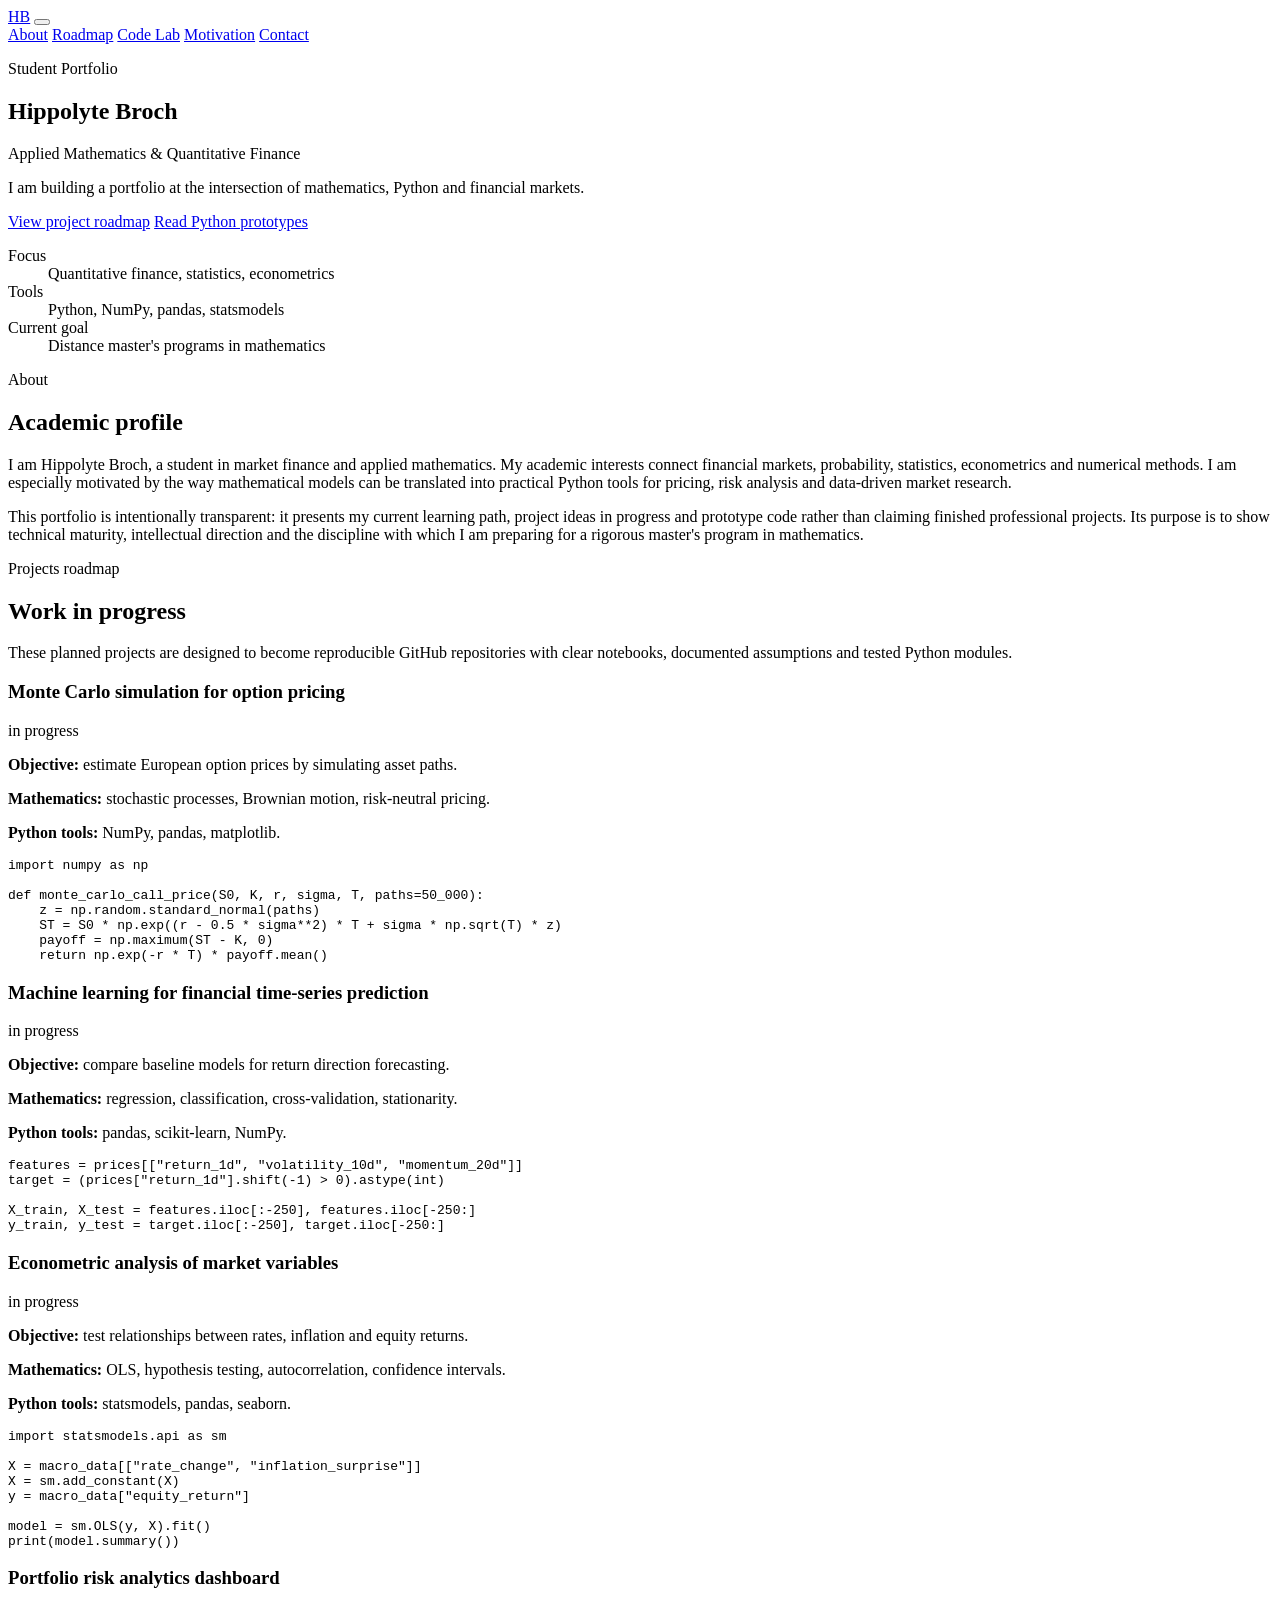
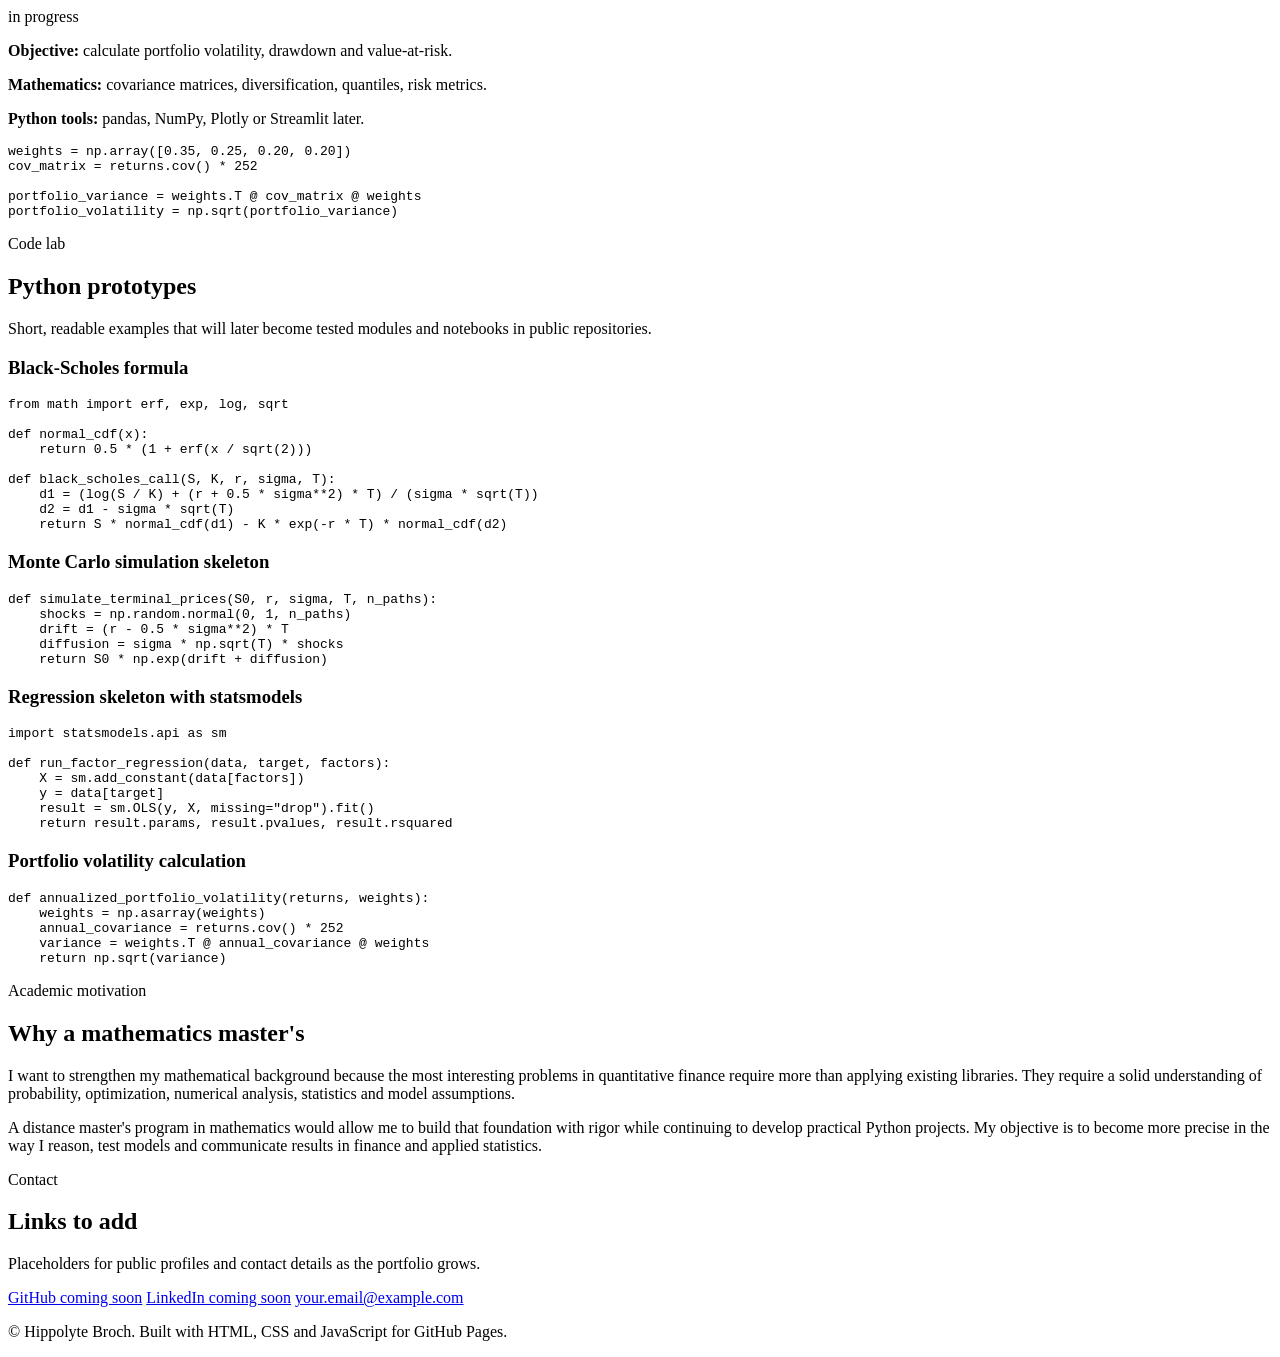
==== index.html @ d4a32a05 "Add initial portfolio HTML structure" ====
<!DOCTYPE html>
<html lang="en">
  <head>
    <meta charset="UTF-8" />
    <meta name="viewport" content="width=device-width, initial-scale=1.0" />
    <meta
      name="description"
      content="Portfolio of Hippolyte Broch, a student in market finance and applied mathematics building projects in quantitative finance, statistics and Python."
    />
    <title>Hippolyte Broch | Applied Mathematics & Quantitative Finance</title>
    <link rel="stylesheet" href="style.css" />
  </head>
  <body>
    <header class="site-header">
      <a class="brand" href="#top" aria-label="Hippolyte Broch home">HB</a>
      <button class="nav-toggle" type="button" aria-label="Toggle navigation" aria-expanded="false">
        <span></span>
        <span></span>
        <span></span>
      </button>
      <nav class="site-nav" aria-label="Primary navigation">
        <a href="#about">About</a>
        <a href="#roadmap">Roadmap</a>
        <a href="#code-lab">Code Lab</a>
        <a href="#motivation">Motivation</a>
        <a href="#contact">Contact</a>
      </nav>
    </header>

    <main id="top">
      <section class="hero section">
        <div class="hero-content">
          <p class="eyebrow">Student Portfolio</p>
          <h1>Hippolyte Broch</h1>
          <p class="hero-title">Applied Mathematics & Quantitative Finance</p>
          <p class="hero-copy">
            I am building a portfolio at the intersection of mathematics, Python and financial markets.
          </p>
          <div class="hero-actions">
            <a class="button primary" href="#roadmap">View project roadmap</a>
            <a class="button secondary" href="#code-lab">Read Python prototypes</a>
          </div>
        </div>
        <aside class="profile-panel" aria-label="Profile summary">
          <dl>
            <div>
              <dt>Focus</dt>
              <dd>Quantitative finance, statistics, econometrics</dd>
            </div>
            <div>
              <dt>Tools</dt>
              <dd>Python, NumPy, pandas, statsmodels</dd>
            </div>
            <div>
              <dt>Current goal</dt>
              <dd>Distance master's programs in mathematics</dd>
            </div>
          </dl>
        </aside>
      </section>

      <section id="about" class="section split-section">
        <div>
          <p class="eyebrow">About</p>
          <h2>Academic profile</h2>
        </div>
        <div class="prose">
          <p>
            I am Hippolyte Broch, a student in market finance and applied mathematics. My academic
            interests connect financial markets, probability, statistics, econometrics and numerical
            methods. I am especially motivated by the way mathematical models can be translated into
            practical Python tools for pricing, risk analysis and data-driven market research.
          </p>
          <p>
            This portfolio is intentionally transparent: it presents my current learning path, project
            ideas in progress and prototype code rather than claiming finished professional projects.
            Its purpose is to show technical maturity, intellectual direction and the discipline with
            which I am preparing for a rigorous master's program in mathematics.
          </p>
        </div>
      </section>

      <section id="roadmap" class="section">
        <div class="section-heading">
          <p class="eyebrow">Projects roadmap</p>
          <h2>Work in progress</h2>
          <p>
            These planned projects are designed to become reproducible GitHub repositories with clear
            notebooks, documented assumptions and tested Python modules.
          </p>
        </div>

        <div class="project-grid">
          <article class="project-card">
            <div class="card-header">
              <h3>Monte Carlo simulation for option pricing</h3>
              <span class="status">in progress</span>
            </div>
            <p><strong>Objective:</strong> estimate European option prices by simulating asset paths.</p>
            <p><strong>Mathematics:</strong> stochastic processes, Brownian motion, risk-neutral pricing.</p>
            <p><strong>Python tools:</strong> NumPy, pandas, matplotlib.</p>
            <pre><code class="language-python">import numpy as np

def monte_carlo_call_price(S0, K, r, sigma, T, paths=50_000):
    z = np.random.standard_normal(paths)
    ST = S0 * np.exp((r - 0.5 * sigma**2) * T + sigma * np.sqrt(T) * z)
    payoff = np.maximum(ST - K, 0)
    return np.exp(-r * T) * payoff.mean()</code></pre>
          </article>

          <article class="project-card">
            <div class="card-header">
              <h3>Machine learning for financial time-series prediction</h3>
              <span class="status">in progress</span>
            </div>
            <p><strong>Objective:</strong> compare baseline models for return direction forecasting.</p>
            <p><strong>Mathematics:</strong> regression, classification, cross-validation, stationarity.</p>
            <p><strong>Python tools:</strong> pandas, scikit-learn, NumPy.</p>
            <pre><code class="language-python">features = prices[["return_1d", "volatility_10d", "momentum_20d"]]
target = (prices["return_1d"].shift(-1) &gt; 0).astype(int)

X_train, X_test = features.iloc[:-250], features.iloc[-250:]
y_train, y_test = target.iloc[:-250], target.iloc[-250:]</code></pre>
          </article>

          <article class="project-card">
            <div class="card-header">
              <h3>Econometric analysis of market variables</h3>
              <span class="status">in progress</span>
            </div>
            <p><strong>Objective:</strong> test relationships between rates, inflation and equity returns.</p>
            <p><strong>Mathematics:</strong> OLS, hypothesis testing, autocorrelation, confidence intervals.</p>
            <p><strong>Python tools:</strong> statsmodels, pandas, seaborn.</p>
            <pre><code class="language-python">import statsmodels.api as sm

X = macro_data[["rate_change", "inflation_surprise"]]
X = sm.add_constant(X)
y = macro_data["equity_return"]

model = sm.OLS(y, X).fit()
print(model.summary())</code></pre>
          </article>

          <article class="project-card">
            <div class="card-header">
              <h3>Portfolio risk analytics dashboard</h3>
              <span class="status">in progress</span>
            </div>
            <p><strong>Objective:</strong> calculate portfolio volatility, drawdown and value-at-risk.</p>
            <p><strong>Mathematics:</strong> covariance matrices, diversification, quantiles, risk metrics.</p>
            <p><strong>Python tools:</strong> pandas, NumPy, Plotly or Streamlit later.</p>
            <pre><code class="language-python">weights = np.array([0.35, 0.25, 0.20, 0.20])
cov_matrix = returns.cov() * 252

portfolio_variance = weights.T @ cov_matrix @ weights
portfolio_volatility = np.sqrt(portfolio_variance)</code></pre>
          </article>
        </div>
      </section>

      <section id="code-lab" class="section code-lab">
        <div class="section-heading">
          <p class="eyebrow">Code lab</p>
          <h2>Python prototypes</h2>
          <p>
            Short, readable examples that will later become tested modules and notebooks in public
            repositories.
          </p>
        </div>

        <div class="code-stack">
          <article class="code-block">
            <h3>Black-Scholes formula</h3>
            <pre><code class="language-python">from math import erf, exp, log, sqrt

def normal_cdf(x):
    return 0.5 * (1 + erf(x / sqrt(2)))

def black_scholes_call(S, K, r, sigma, T):
    d1 = (log(S / K) + (r + 0.5 * sigma**2) * T) / (sigma * sqrt(T))
    d2 = d1 - sigma * sqrt(T)
    return S * normal_cdf(d1) - K * exp(-r * T) * normal_cdf(d2)</code></pre>
          </article>

          <article class="code-block">
            <h3>Monte Carlo simulation skeleton</h3>
            <pre><code class="language-python">def simulate_terminal_prices(S0, r, sigma, T, n_paths):
    shocks = np.random.normal(0, 1, n_paths)
    drift = (r - 0.5 * sigma**2) * T
    diffusion = sigma * np.sqrt(T) * shocks
    return S0 * np.exp(drift + diffusion)</code></pre>
          </article>

          <article class="code-block">
            <h3>Regression skeleton with statsmodels</h3>
            <pre><code class="language-python">import statsmodels.api as sm

def run_factor_regression(data, target, factors):
    X = sm.add_constant(data[factors])
    y = data[target]
    result = sm.OLS(y, X, missing="drop").fit()
    return result.params, result.pvalues, result.rsquared</code></pre>
          </article>

          <article class="code-block">
            <h3>Portfolio volatility calculation</h3>
            <pre><code class="language-python">def annualized_portfolio_volatility(returns, weights):
    weights = np.asarray(weights)
    annual_covariance = returns.cov() * 252
    variance = weights.T @ annual_covariance @ weights
    return np.sqrt(variance)</code></pre>
          </article>
        </div>
      </section>

      <section id="motivation" class="section split-section motivation">
        <div>
          <p class="eyebrow">Academic motivation</p>
          <h2>Why a mathematics master's</h2>
        </div>
        <div class="prose">
          <p>
            I want to strengthen my mathematical background because the most interesting problems in
            quantitative finance require more than applying existing libraries. They require a solid
            understanding of probability, optimization, numerical analysis, statistics and model
            assumptions.
          </p>
          <p>
            A distance master's program in mathematics would allow me to build that foundation with
            rigor while continuing to develop practical Python projects. My objective is to become more
            precise in the way I reason, test models and communicate results in finance and applied
            statistics.
          </p>
        </div>
      </section>

      <section id="contact" class="section contact-section">
        <div class="section-heading">
          <p class="eyebrow">Contact</p>
          <h2>Links to add</h2>
          <p>Placeholders for public profiles and contact details as the portfolio grows.</p>
        </div>
        <div class="contact-links">
          <a href="#" aria-label="GitHub profile placeholder">GitHub coming soon</a>
          <a href="#" aria-label="LinkedIn profile placeholder">LinkedIn coming soon</a>
          <a href="mailto:your.email@example.com">your.email@example.com</a>
        </div>
      </section>
    </main>

    <footer class="site-footer">
      <p>© <span id="year"></span> Hippolyte Broch. Built with HTML, CSS and JavaScript for GitHub Pages.</p>
    </footer>

    <script src="script.js"></script>
  </body>
</html>
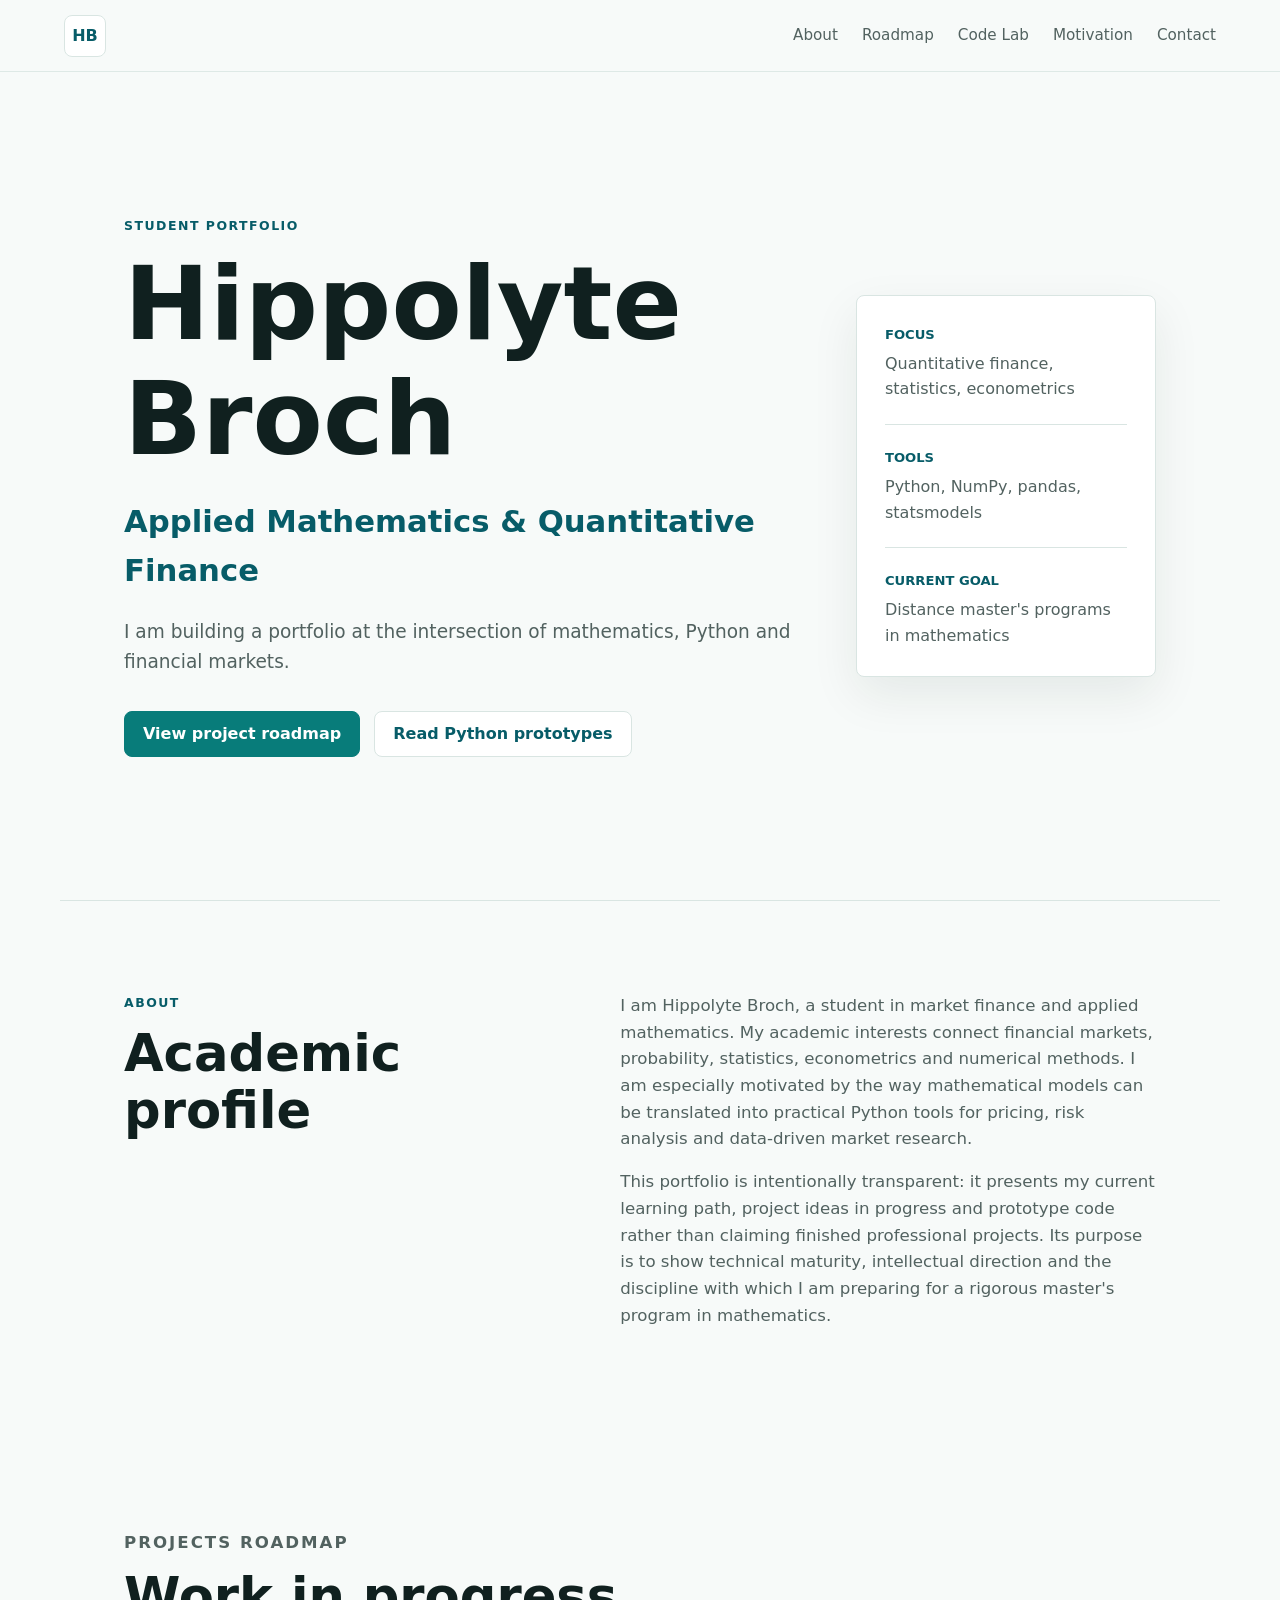
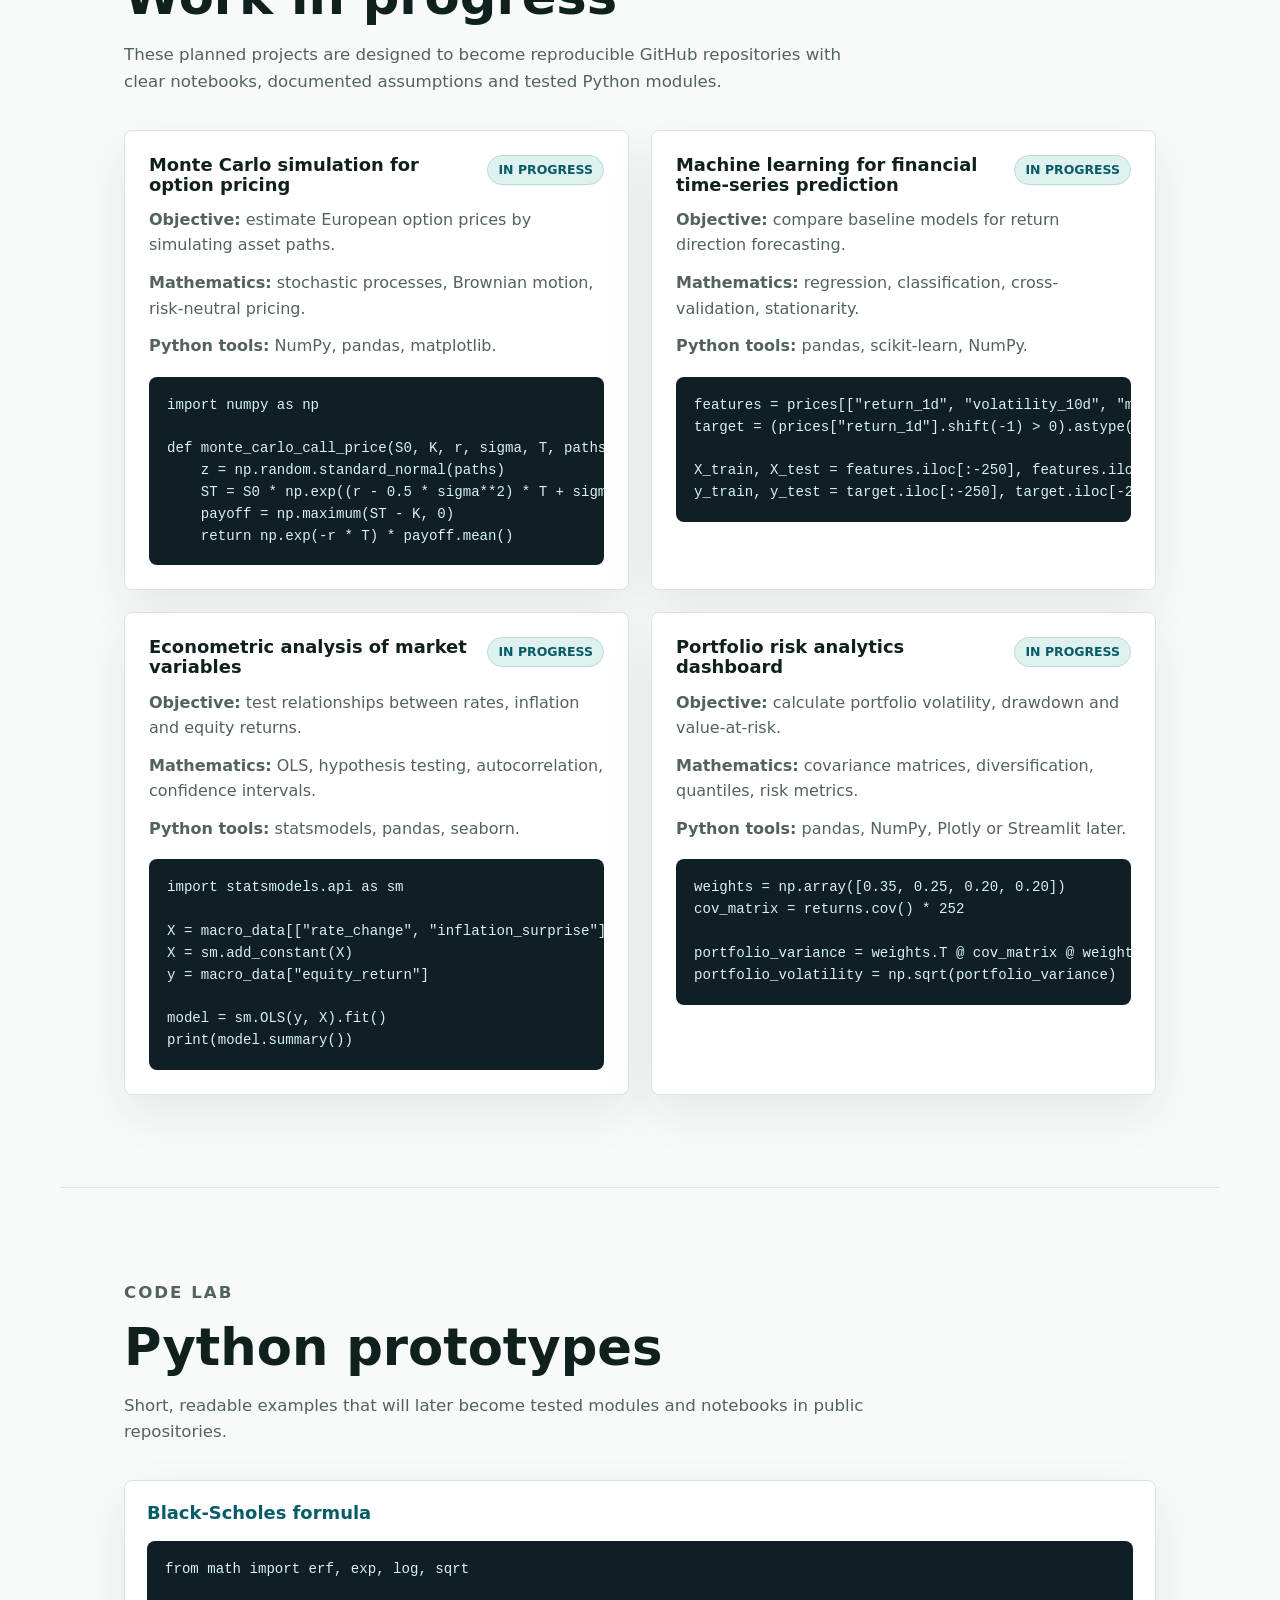
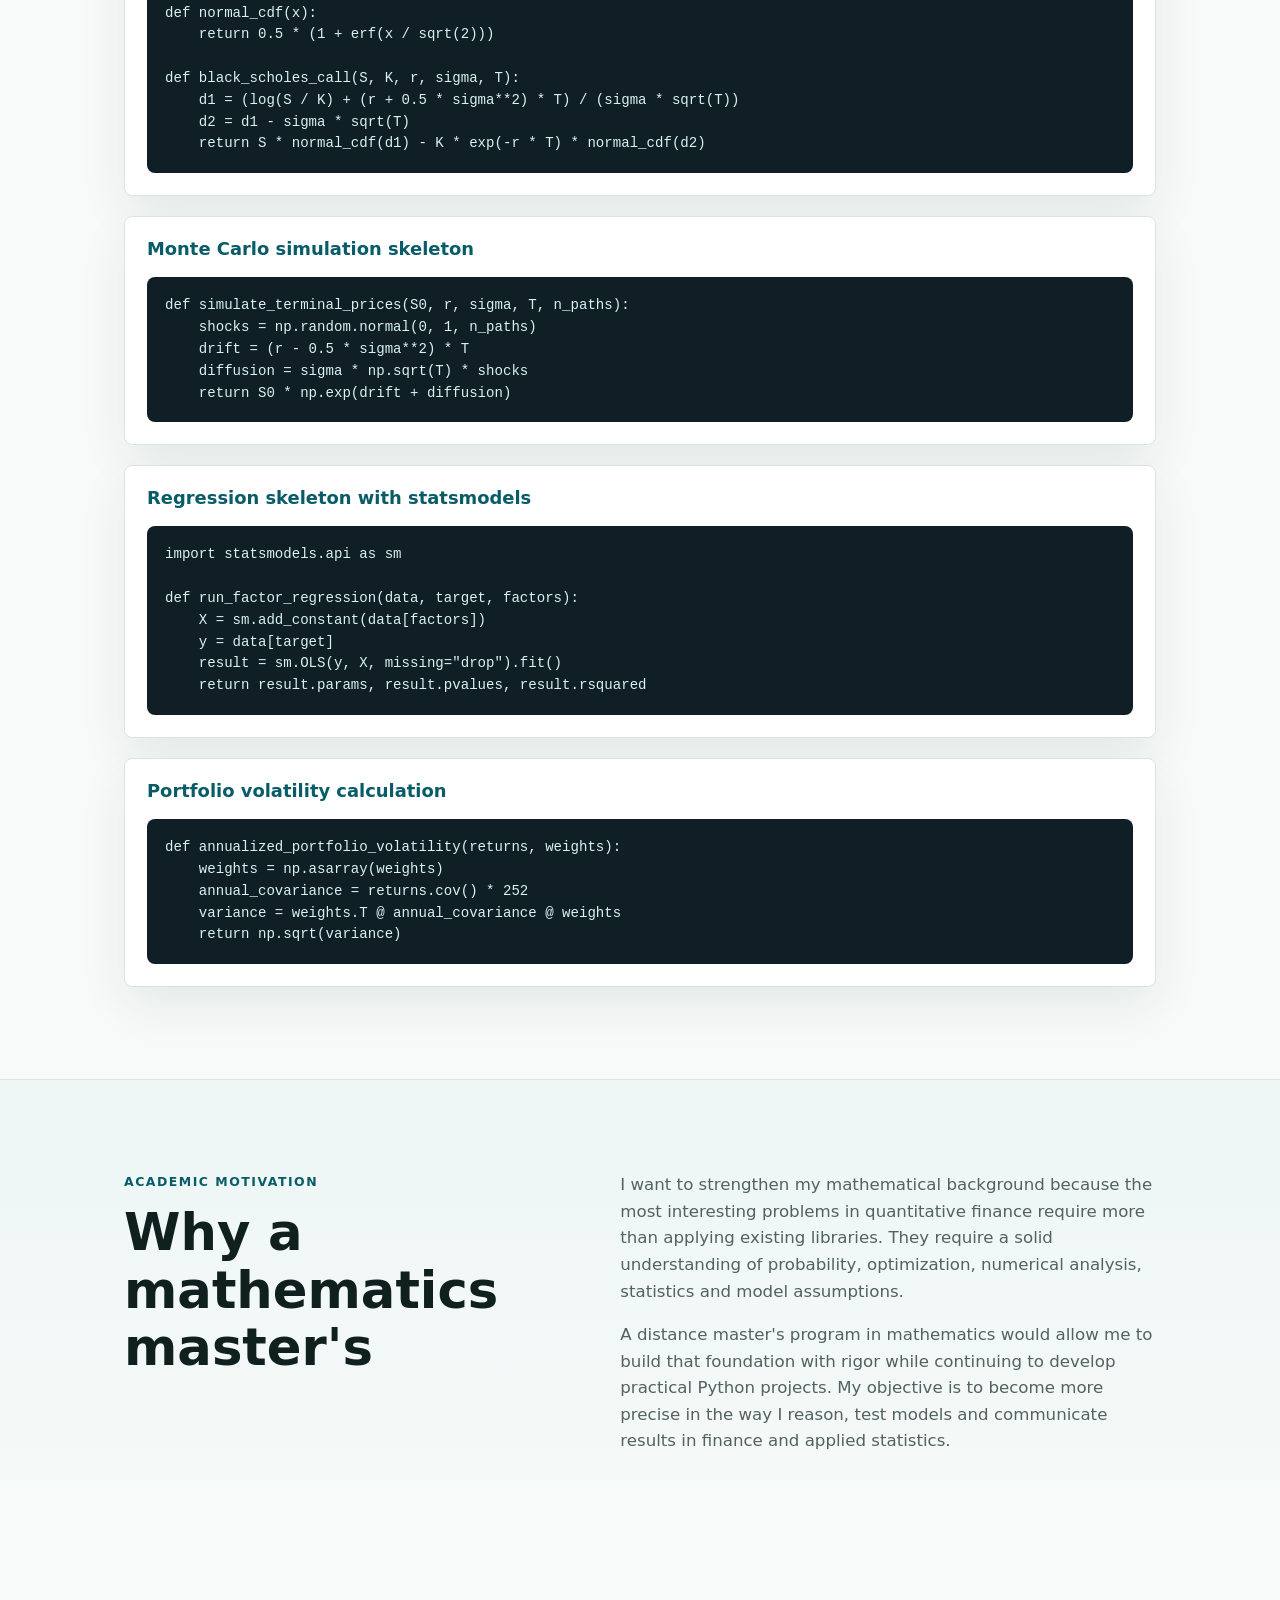
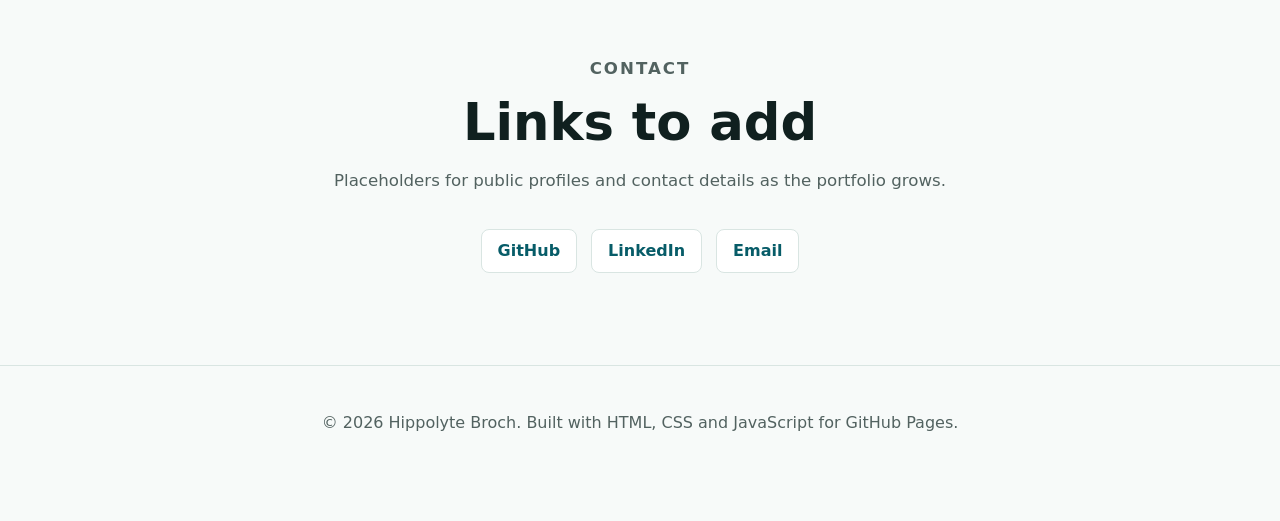
==== commit 5e6820dc: "Update contact links in index.html" ====
--- a/index.html
+++ b/index.html
@@ -241,9 +241,9 @@
           <p>Placeholders for public profiles and contact details as the portfolio grows.</p>
         </div>
         <div class="contact-links">
-          <a href="#" aria-label="GitHub profile placeholder">GitHub coming soon</a>
-          <a href="#" aria-label="LinkedIn profile placeholder">LinkedIn coming soon</a>
-          <a href="mailto:your.email@example.com">your.email@example.com</a>
+          <a href="https://github.com/jisbar" target="_blank">GitHub</a>
+          <a href="https://www.linkedin.com/in/hippolyte-broch" target="_blank">LinkedIn</a>
+          <a href="mailto:hippolyte.broch@edu.escp.eu">Email</a>
         </div>
       </section>
     </main>
--- a/style.css
+++ b/style.css
@@ -0,0 +1,428 @@
+:root {
+  --background: #f7faf9;
+  --surface: #ffffff;
+  --surface-muted: #eef5f4;
+  --text: #10201f;
+  --muted: #526260;
+  --line: #d9e5e2;
+  --accent: #087c7a;
+  --accent-dark: #075c68;
+  --accent-soft: #dff1ef;
+  --code-bg: #0f1f25;
+  --code-text: #d8f3ef;
+  --shadow: 0 18px 48px rgba(16, 32, 31, 0.08);
+}
+
+* {
+  box-sizing: border-box;
+}
+
+html {
+  scroll-behavior: smooth;
+}
+
+body {
+  margin: 0;
+  background: var(--background);
+  color: var(--text);
+  font-family: Inter, ui-sans-serif, system-ui, -apple-system, BlinkMacSystemFont, "Segoe UI", sans-serif;
+  line-height: 1.6;
+}
+
+a {
+  color: inherit;
+  text-decoration: none;
+}
+
+.site-header {
+  position: sticky;
+  top: 0;
+  z-index: 10;
+  display: flex;
+  align-items: center;
+  justify-content: space-between;
+  min-height: 72px;
+  padding: 0 5vw;
+  background: rgba(247, 250, 249, 0.92);
+  border-bottom: 1px solid rgba(217, 229, 226, 0.8);
+  backdrop-filter: blur(16px);
+}
+
+.brand {
+  display: inline-grid;
+  place-items: center;
+  width: 42px;
+  height: 42px;
+  border: 1px solid var(--line);
+  border-radius: 8px;
+  background: var(--surface);
+  color: var(--accent-dark);
+  font-weight: 800;
+  letter-spacing: 0;
+}
+
+.site-nav {
+  display: flex;
+  align-items: center;
+  gap: 24px;
+  color: var(--muted);
+  font-size: 0.95rem;
+}
+
+.site-nav a {
+  padding: 8px 0;
+}
+
+.site-nav a:hover,
+.site-nav a:focus {
+  color: var(--accent-dark);
+}
+
+.nav-toggle {
+  display: none;
+  width: 42px;
+  height: 42px;
+  border: 1px solid var(--line);
+  border-radius: 8px;
+  background: var(--surface);
+}
+
+.nav-toggle span {
+  display: block;
+  width: 18px;
+  height: 2px;
+  margin: 4px auto;
+  background: var(--text);
+}
+
+.section {
+  max-width: 1160px;
+  margin: 0 auto;
+  padding: 92px 5vw;
+}
+
+.hero {
+  display: grid;
+  grid-template-columns: minmax(0, 1.45fr) minmax(300px, 0.55fr);
+  gap: 48px;
+  align-items: center;
+  min-height: calc(100vh - 72px);
+  padding-top: 76px;
+  padding-bottom: 76px;
+}
+
+.eyebrow {
+  margin: 0 0 12px;
+  color: var(--accent-dark);
+  font-size: 0.78rem;
+  font-weight: 800;
+  letter-spacing: 0.12em;
+  text-transform: uppercase;
+}
+
+h1,
+h2,
+h3 {
+  margin: 0;
+  line-height: 1.12;
+  letter-spacing: 0;
+}
+
+h1 {
+  max-width: 820px;
+  font-size: clamp(3rem, 8vw, 6.75rem);
+}
+
+h2 {
+  font-size: clamp(2rem, 4vw, 3.2rem);
+}
+
+h3 {
+  font-size: 1.12rem;
+}
+
+.hero-title {
+  margin: 20px 0 0;
+  color: var(--accent-dark);
+  font-size: clamp(1.25rem, 2.4vw, 2rem);
+  font-weight: 700;
+}
+
+.hero-copy {
+  max-width: 680px;
+  margin: 22px 0 0;
+  color: var(--muted);
+  font-size: 1.16rem;
+}
+
+.hero-actions {
+  display: flex;
+  flex-wrap: wrap;
+  gap: 14px;
+  margin-top: 34px;
+}
+
+.button {
+  display: inline-flex;
+  align-items: center;
+  justify-content: center;
+  min-height: 46px;
+  padding: 0 18px;
+  border: 1px solid var(--line);
+  border-radius: 8px;
+  font-weight: 750;
+}
+
+.button.primary {
+  background: var(--accent);
+  border-color: var(--accent);
+  color: #ffffff;
+}
+
+.button.secondary {
+  background: var(--surface);
+  color: var(--accent-dark);
+}
+
+.profile-panel,
+.project-card,
+.code-block {
+  background: var(--surface);
+  border: 1px solid var(--line);
+  border-radius: 8px;
+  box-shadow: var(--shadow);
+}
+
+.profile-panel {
+  padding: 28px;
+}
+
+.profile-panel dl,
+.profile-panel dd {
+  margin: 0;
+}
+
+.profile-panel div + div {
+  margin-top: 22px;
+  padding-top: 22px;
+  border-top: 1px solid var(--line);
+}
+
+.profile-panel dt {
+  color: var(--accent-dark);
+  font-size: 0.82rem;
+  font-weight: 800;
+  text-transform: uppercase;
+}
+
+.profile-panel dd {
+  margin-top: 6px;
+  color: var(--muted);
+}
+
+.split-section {
+  display: grid;
+  grid-template-columns: minmax(220px, 0.45fr) minmax(0, 0.55fr);
+  gap: 58px;
+  border-top: 1px solid var(--line);
+}
+
+.prose p,
+.section-heading p {
+  color: var(--muted);
+  font-size: 1.04rem;
+}
+
+.prose p:first-child,
+.section-heading p:first-child {
+  margin-top: 0;
+}
+
+.section-heading {
+  max-width: 760px;
+  margin-bottom: 34px;
+}
+
+.project-grid {
+  display: grid;
+  grid-template-columns: repeat(2, minmax(0, 1fr));
+  gap: 22px;
+}
+
+.project-card {
+  display: flex;
+  flex-direction: column;
+  padding: 24px;
+}
+
+.project-card p {
+  margin: 12px 0 0;
+  color: var(--muted);
+}
+
+.card-header {
+  display: flex;
+  align-items: flex-start;
+  justify-content: space-between;
+  gap: 16px;
+}
+
+.status {
+  flex: 0 0 auto;
+  padding: 4px 10px;
+  border: 1px solid #b7dcda;
+  border-radius: 999px;
+  background: var(--accent-soft);
+  color: var(--accent-dark);
+  font-size: 0.78rem;
+  font-weight: 800;
+  text-transform: uppercase;
+}
+
+pre {
+  overflow-x: auto;
+  margin: 18px 0 0;
+  padding: 18px;
+  border-radius: 8px;
+  background: var(--code-bg);
+  color: var(--code-text);
+  font-size: 0.88rem;
+  line-height: 1.55;
+}
+
+code {
+  font-family: "SFMono-Regular", Consolas, "Liberation Mono", Menlo, monospace;
+}
+
+.code-lab {
+  border-top: 1px solid var(--line);
+}
+
+.code-stack {
+  display: grid;
+  gap: 20px;
+}
+
+.code-block {
+  padding: 22px;
+}
+
+.code-block h3 {
+  color: var(--accent-dark);
+}
+
+.motivation {
+  background: linear-gradient(180deg, rgba(223, 241, 239, 0.42), rgba(247, 250, 249, 0));
+  max-width: none;
+  padding-left: max(5vw, calc((100vw - 1160px) / 2 + 5vw));
+  padding-right: max(5vw, calc((100vw - 1160px) / 2 + 5vw));
+}
+
+.contact-section {
+  text-align: center;
+}
+
+.contact-section .section-heading {
+  margin-right: auto;
+  margin-left: auto;
+}
+
+.contact-links {
+  display: flex;
+  flex-wrap: wrap;
+  justify-content: center;
+  gap: 14px;
+}
+
+.contact-links a {
+  display: inline-flex;
+  align-items: center;
+  min-height: 44px;
+  padding: 0 16px;
+  border: 1px solid var(--line);
+  border-radius: 8px;
+  background: var(--surface);
+  color: var(--accent-dark);
+  font-weight: 750;
+}
+
+.site-footer {
+  padding: 28px 5vw;
+  border-top: 1px solid var(--line);
+  color: var(--muted);
+  text-align: center;
+}
+
+@media (max-width: 860px) {
+  .nav-toggle {
+    display: block;
+  }
+
+  .site-nav {
+    position: absolute;
+    top: 72px;
+    right: 5vw;
+    left: 5vw;
+    display: none;
+    flex-direction: column;
+    align-items: stretch;
+    gap: 4px;
+    padding: 14px;
+    background: var(--surface);
+    border: 1px solid var(--line);
+    border-radius: 8px;
+    box-shadow: var(--shadow);
+  }
+
+  .site-nav.is-open {
+    display: flex;
+  }
+
+  .site-nav a {
+    padding: 10px 8px;
+  }
+
+  .hero,
+  .split-section,
+  .project-grid {
+    grid-template-columns: 1fr;
+  }
+
+  .hero {
+    min-height: auto;
+  }
+
+  .section {
+    padding-top: 68px;
+    padding-bottom: 68px;
+  }
+}
+
+@media (max-width: 560px) {
+  .site-header {
+    padding-right: 18px;
+    padding-left: 18px;
+  }
+
+  .section {
+    padding-right: 18px;
+    padding-left: 18px;
+  }
+
+  h1 {
+    font-size: 3rem;
+  }
+
+  .card-header {
+    flex-direction: column;
+  }
+
+  pre {
+    font-size: 0.78rem;
+  }
+
+  .button,
+  .contact-links a {
+    width: 100%;
+  }
+}
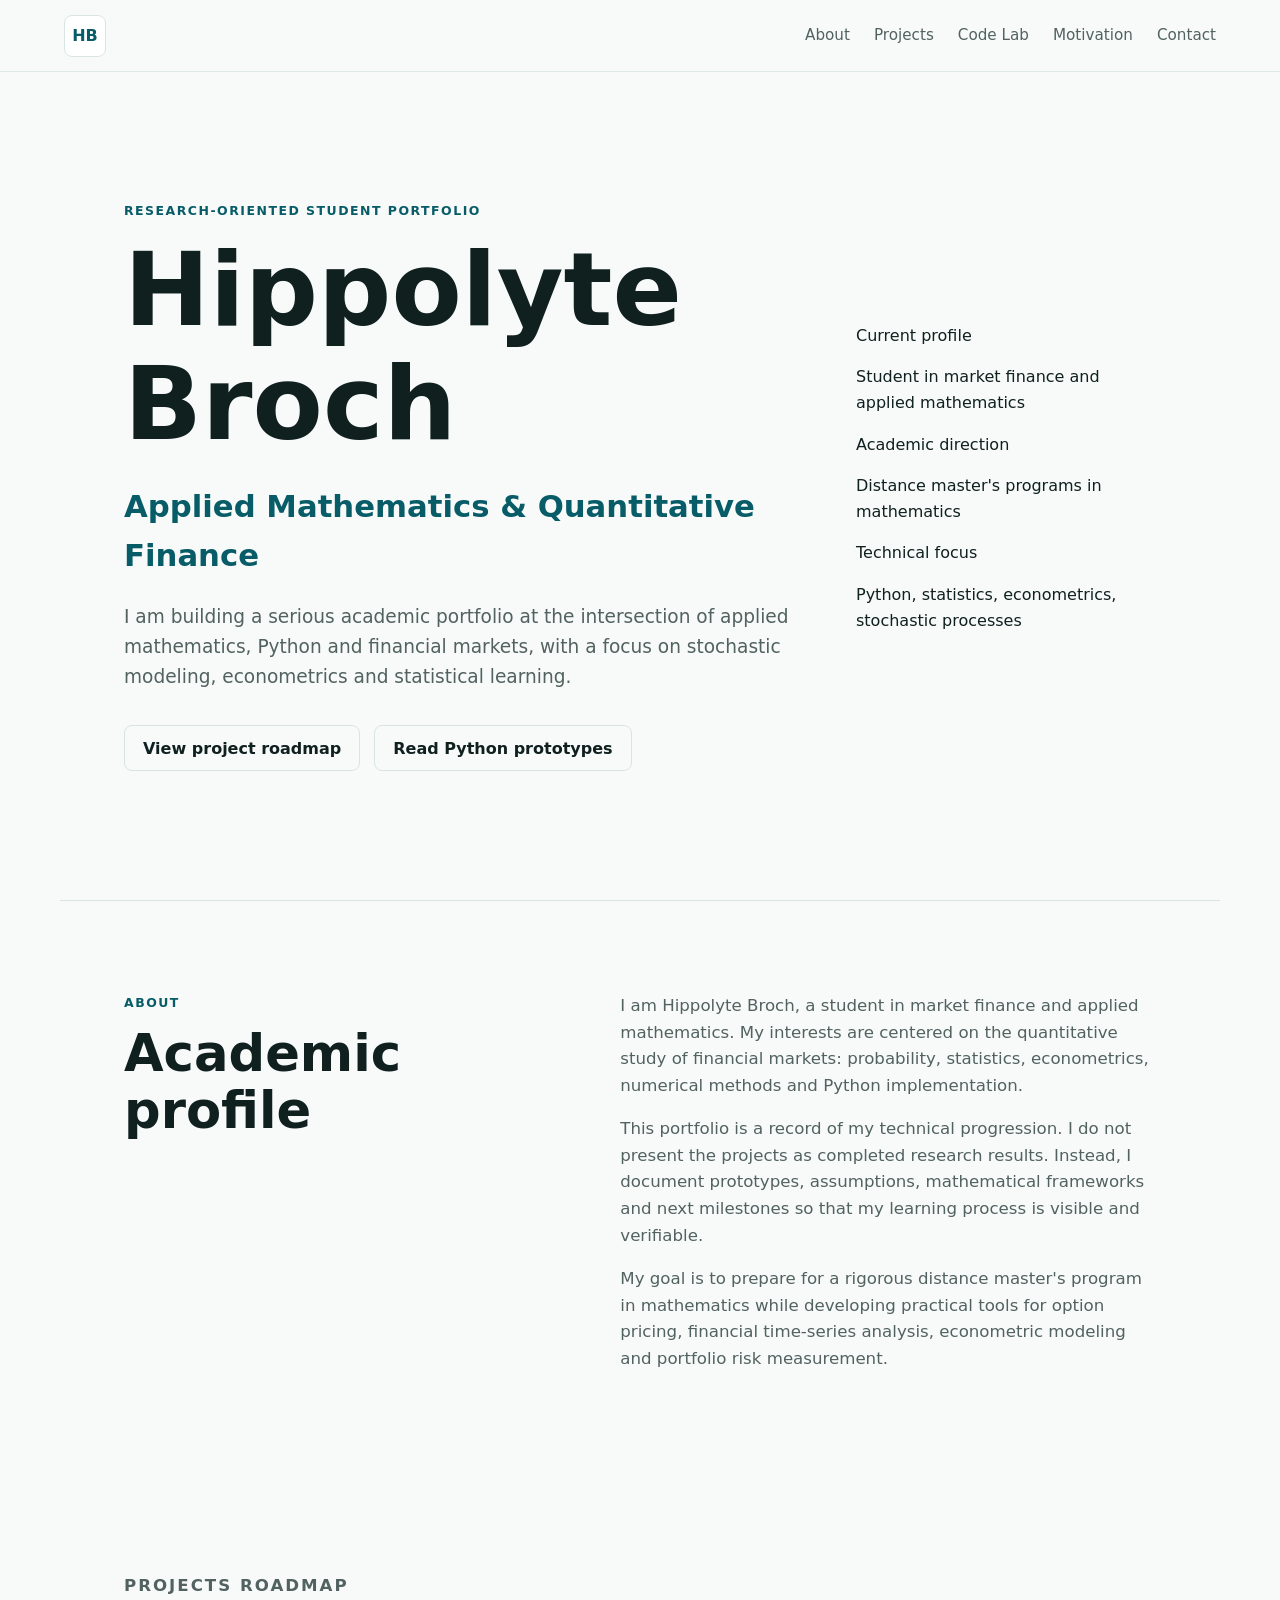
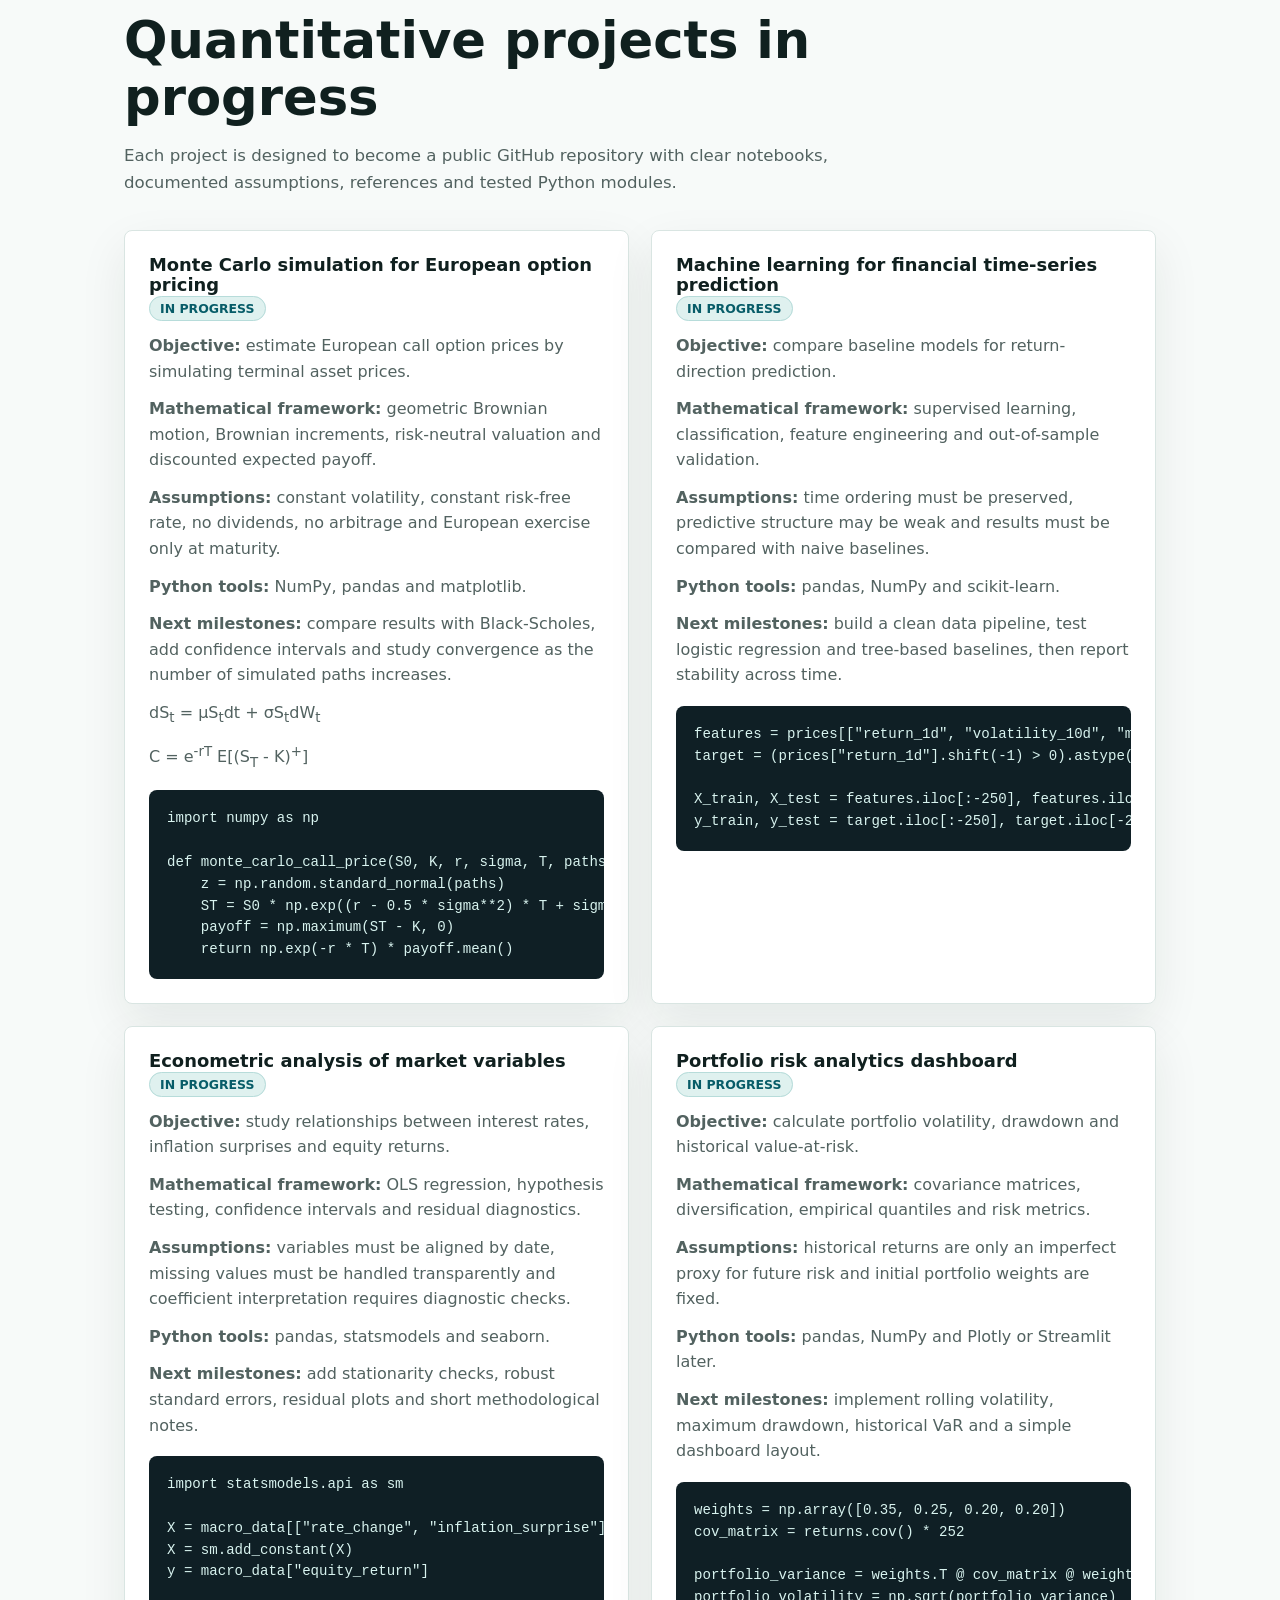
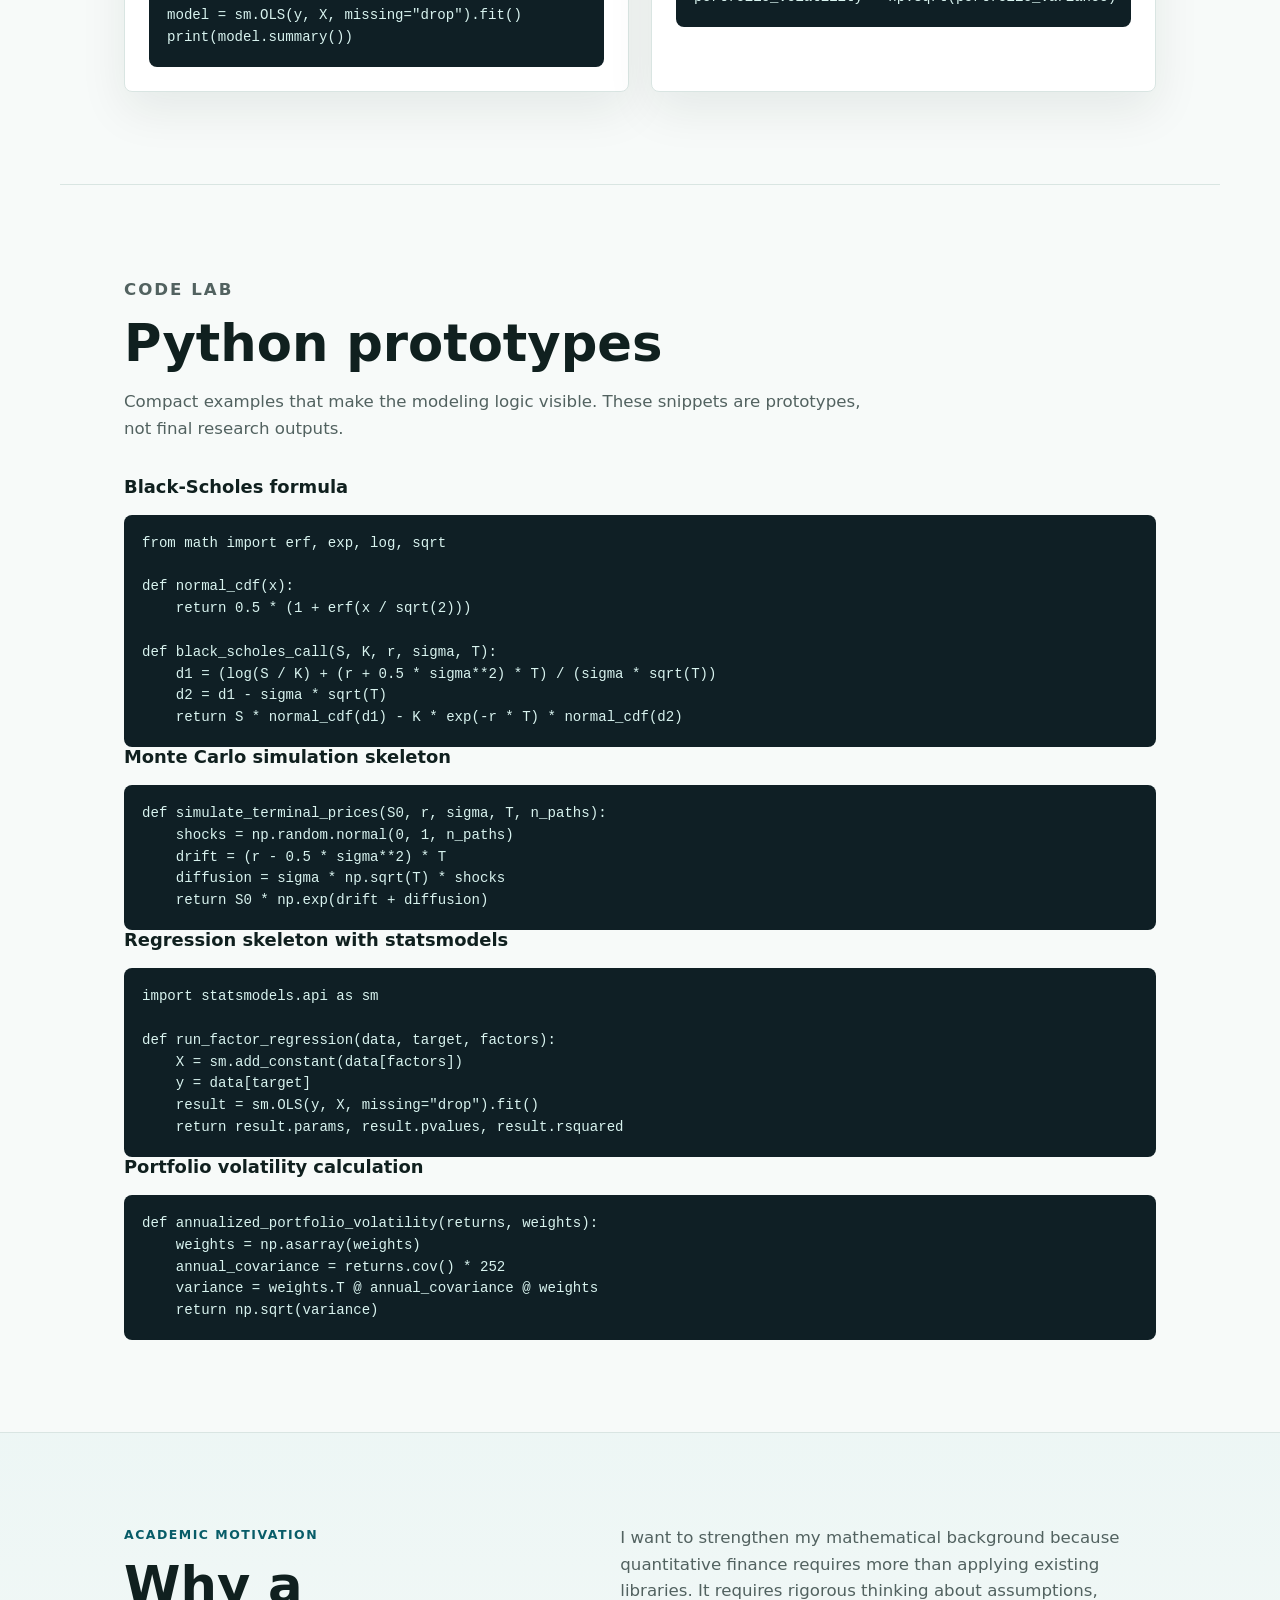
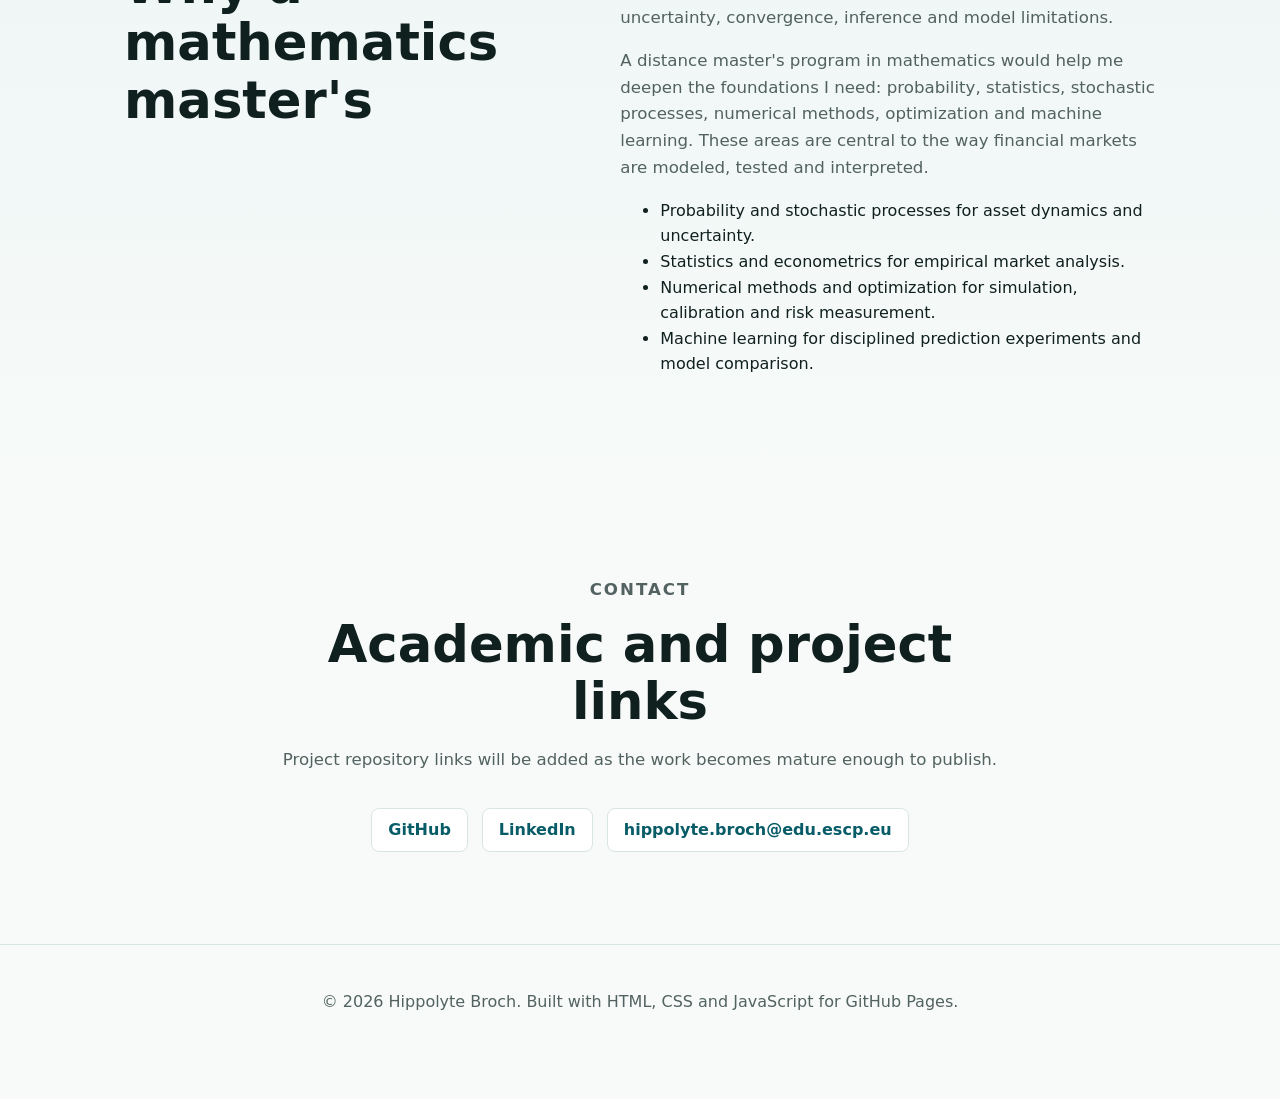
==== commit c2cc79d4: "Revise portfolio description and navigation structure" ====
--- a/index.html
+++ b/index.html
@@ -5,22 +5,25 @@
     <meta name="viewport" content="width=device-width, initial-scale=1.0" />
     <meta
       name="description"
-      content="Portfolio of Hippolyte Broch, a student in market finance and applied mathematics building projects in quantitative finance, statistics and Python."
+      content="Research-oriented portfolio of Hippolyte Broch, student in market finance and applied mathematics, documenting work in Python, stochastic modeling, econometrics and quantitative finance."
     />
     <title>Hippolyte Broch | Applied Mathematics & Quantitative Finance</title>
     <link rel="stylesheet" href="style.css" />
   </head>
+
   <body>
     <header class="site-header">
-      <a class="brand" href="#top" aria-label="Hippolyte Broch home">HB</a>
+      <a class="brand" href="#top" aria-label="Go to top">HB</a>
+
       <button class="nav-toggle" type="button" aria-label="Toggle navigation" aria-expanded="false">
         <span></span>
         <span></span>
         <span></span>
       </button>
-      <nav class="site-nav" aria-label="Primary navigation">
+
+      <nav class="site-nav" aria-label="Main navigation">
         <a href="#about">About</a>
-        <a href="#roadmap">Roadmap</a>
+        <a href="#projects">Projects</a>
         <a href="#code-lab">Code Lab</a>
         <a href="#motivation">Motivation</a>
         <a href="#contact">Contact</a>
@@ -29,76 +32,93 @@
 
     <main id="top">
       <section class="hero section">
-        <div class="hero-content">
-          <p class="eyebrow">Student Portfolio</p>
+        <div class="hero-text">
+          <p class="eyebrow">Research-oriented student portfolio</p>
           <h1>Hippolyte Broch</h1>
           <p class="hero-title">Applied Mathematics & Quantitative Finance</p>
           <p class="hero-copy">
-            I am building a portfolio at the intersection of mathematics, Python and financial markets.
-          </p>
+            I am building a serious academic portfolio at the intersection of applied mathematics,
+            Python and financial markets, with a focus on stochastic modeling, econometrics and
+            statistical learning.
+          </p>
+
           <div class="hero-actions">
-            <a class="button primary" href="#roadmap">View project roadmap</a>
-            <a class="button secondary" href="#code-lab">Read Python prototypes</a>
+            <a class="button button-primary" href="#projects">View project roadmap</a>
+            <a class="button button-secondary" href="#code-lab">Read Python prototypes</a>
           </div>
         </div>
-        <aside class="profile-panel" aria-label="Profile summary">
-          <dl>
-            <div>
-              <dt>Focus</dt>
-              <dd>Quantitative finance, statistics, econometrics</dd>
-            </div>
-            <div>
-              <dt>Tools</dt>
-              <dd>Python, NumPy, pandas, statsmodels</dd>
-            </div>
-            <div>
-              <dt>Current goal</dt>
-              <dd>Distance master's programs in mathematics</dd>
-            </div>
-          </dl>
+
+        <aside class="hero-panel" aria-label="Profile summary">
+          <div>
+            <span>Current profile</span>
+            <p>Student in market finance and applied mathematics</p>
+          </div>
+          <div>
+            <span>Academic direction</span>
+            <p>Distance master's programs in mathematics</p>
+          </div>
+          <div>
+            <span>Technical focus</span>
+            <p>Python, statistics, econometrics, stochastic processes</p>
+          </div>
         </aside>
       </section>
 
       <section id="about" class="section split-section">
-        <div>
+        <div class="section-kicker">
           <p class="eyebrow">About</p>
           <h2>Academic profile</h2>
         </div>
+
         <div class="prose">
           <p>
-            I am Hippolyte Broch, a student in market finance and applied mathematics. My academic
-            interests connect financial markets, probability, statistics, econometrics and numerical
-            methods. I am especially motivated by the way mathematical models can be translated into
-            practical Python tools for pricing, risk analysis and data-driven market research.
-          </p>
-          <p>
-            This portfolio is intentionally transparent: it presents my current learning path, project
-            ideas in progress and prototype code rather than claiming finished professional projects.
-            Its purpose is to show technical maturity, intellectual direction and the discipline with
-            which I am preparing for a rigorous master's program in mathematics.
-          </p>
-        </div>
-      </section>
-
-      <section id="roadmap" class="section">
+            I am Hippolyte Broch, a student in market finance and applied mathematics. My interests
+            are centered on the quantitative study of financial markets: probability, statistics,
+            econometrics, numerical methods and Python implementation.
+          </p>
+          <p>
+            This portfolio is a record of my technical progression. I do not present the projects as
+            completed research results. Instead, I document prototypes, assumptions, mathematical
+            frameworks and next milestones so that my learning process is visible and verifiable.
+          </p>
+          <p>
+            My goal is to prepare for a rigorous distance master's program in mathematics while
+            developing practical tools for option pricing, financial time-series analysis, econometric
+            modeling and portfolio risk measurement.
+          </p>
+        </div>
+      </section>
+
+      <section id="projects" class="section">
         <div class="section-heading">
           <p class="eyebrow">Projects roadmap</p>
-          <h2>Work in progress</h2>
-          <p>
-            These planned projects are designed to become reproducible GitHub repositories with clear
-            notebooks, documented assumptions and tested Python modules.
+          <h2>Quantitative projects in progress</h2>
+          <p>
+            Each project is designed to become a public GitHub repository with clear notebooks,
+            documented assumptions, references and tested Python modules.
           </p>
         </div>
 
         <div class="project-grid">
-          <article class="project-card">
-            <div class="card-header">
-              <h3>Monte Carlo simulation for option pricing</h3>
+          <article class="project-card featured-project">
+            <div class="card-heading">
+              <h3>Monte Carlo simulation for European option pricing</h3>
               <span class="status">in progress</span>
             </div>
-            <p><strong>Objective:</strong> estimate European option prices by simulating asset paths.</p>
-            <p><strong>Mathematics:</strong> stochastic processes, Brownian motion, risk-neutral pricing.</p>
-            <p><strong>Python tools:</strong> NumPy, pandas, matplotlib.</p>
+
+            <div class="project-notes">
+              <p><strong>Objective:</strong> estimate European call option prices by simulating terminal asset prices.</p>
+              <p><strong>Mathematical framework:</strong> geometric Brownian motion, Brownian increments, risk-neutral valuation and discounted expected payoff.</p>
+              <p><strong>Assumptions:</strong> constant volatility, constant risk-free rate, no dividends, no arbitrage and European exercise only at maturity.</p>
+              <p><strong>Python tools:</strong> NumPy, pandas and matplotlib.</p>
+              <p><strong>Next milestones:</strong> compare results with Black-Scholes, add confidence intervals and study convergence as the number of simulated paths increases.</p>
+            </div>
+
+            <div class="formula-box" aria-label="Monte Carlo formulas">
+              <p>dS<sub>t</sub> = &mu;S<sub>t</sub>dt + &sigma;S<sub>t</sub>dW<sub>t</sub></p>
+              <p>C = e<sup>-rT</sup> E[(S<sub>T</sub> - K)<sup>+</sup>]</p>
+            </div>
+
             <pre><code class="language-python">import numpy as np
 
 def monte_carlo_call_price(S0, K, r, sigma, T, paths=50_000):
@@ -109,13 +129,19 @@
           </article>
 
           <article class="project-card">
-            <div class="card-header">
+            <div class="card-heading">
               <h3>Machine learning for financial time-series prediction</h3>
               <span class="status">in progress</span>
             </div>
-            <p><strong>Objective:</strong> compare baseline models for return direction forecasting.</p>
-            <p><strong>Mathematics:</strong> regression, classification, cross-validation, stationarity.</p>
-            <p><strong>Python tools:</strong> pandas, scikit-learn, NumPy.</p>
+
+            <div class="project-notes">
+              <p><strong>Objective:</strong> compare baseline models for return-direction prediction.</p>
+              <p><strong>Mathematical framework:</strong> supervised learning, classification, feature engineering and out-of-sample validation.</p>
+              <p><strong>Assumptions:</strong> time ordering must be preserved, predictive structure may be weak and results must be compared with naive baselines.</p>
+              <p><strong>Python tools:</strong> pandas, NumPy and scikit-learn.</p>
+              <p><strong>Next milestones:</strong> build a clean data pipeline, test logistic regression and tree-based baselines, then report stability across time.</p>
+            </div>
+
             <pre><code class="language-python">features = prices[["return_1d", "volatility_10d", "momentum_20d"]]
 target = (prices["return_1d"].shift(-1) &gt; 0).astype(int)
 
@@ -124,31 +150,43 @@
           </article>
 
           <article class="project-card">
-            <div class="card-header">
+            <div class="card-heading">
               <h3>Econometric analysis of market variables</h3>
               <span class="status">in progress</span>
             </div>
-            <p><strong>Objective:</strong> test relationships between rates, inflation and equity returns.</p>
-            <p><strong>Mathematics:</strong> OLS, hypothesis testing, autocorrelation, confidence intervals.</p>
-            <p><strong>Python tools:</strong> statsmodels, pandas, seaborn.</p>
+
+            <div class="project-notes">
+              <p><strong>Objective:</strong> study relationships between interest rates, inflation surprises and equity returns.</p>
+              <p><strong>Mathematical framework:</strong> OLS regression, hypothesis testing, confidence intervals and residual diagnostics.</p>
+              <p><strong>Assumptions:</strong> variables must be aligned by date, missing values must be handled transparently and coefficient interpretation requires diagnostic checks.</p>
+              <p><strong>Python tools:</strong> pandas, statsmodels and seaborn.</p>
+              <p><strong>Next milestones:</strong> add stationarity checks, robust standard errors, residual plots and short methodological notes.</p>
+            </div>
+
             <pre><code class="language-python">import statsmodels.api as sm
 
 X = macro_data[["rate_change", "inflation_surprise"]]
 X = sm.add_constant(X)
 y = macro_data["equity_return"]
 
-model = sm.OLS(y, X).fit()
+model = sm.OLS(y, X, missing="drop").fit()
 print(model.summary())</code></pre>
           </article>
 
           <article class="project-card">
-            <div class="card-header">
+            <div class="card-heading">
               <h3>Portfolio risk analytics dashboard</h3>
               <span class="status">in progress</span>
             </div>
-            <p><strong>Objective:</strong> calculate portfolio volatility, drawdown and value-at-risk.</p>
-            <p><strong>Mathematics:</strong> covariance matrices, diversification, quantiles, risk metrics.</p>
-            <p><strong>Python tools:</strong> pandas, NumPy, Plotly or Streamlit later.</p>
+
+            <div class="project-notes">
+              <p><strong>Objective:</strong> calculate portfolio volatility, drawdown and historical value-at-risk.</p>
+              <p><strong>Mathematical framework:</strong> covariance matrices, diversification, empirical quantiles and risk metrics.</p>
+              <p><strong>Assumptions:</strong> historical returns are only an imperfect proxy for future risk and initial portfolio weights are fixed.</p>
+              <p><strong>Python tools:</strong> pandas, NumPy and Plotly or Streamlit later.</p>
+              <p><strong>Next milestones:</strong> implement rolling volatility, maximum drawdown, historical VaR and a simple dashboard layout.</p>
+            </div>
+
             <pre><code class="language-python">weights = np.array([0.35, 0.25, 0.20, 0.20])
 cov_matrix = returns.cov() * 252
 
@@ -163,13 +201,13 @@
           <p class="eyebrow">Code lab</p>
           <h2>Python prototypes</h2>
           <p>
-            Short, readable examples that will later become tested modules and notebooks in public
-            repositories.
-          </p>
-        </div>
-
-        <div class="code-stack">
-          <article class="code-block">
+            Compact examples that make the modeling logic visible. These snippets are prototypes,
+            not final research outputs.
+          </p>
+        </div>
+
+        <div class="code-grid">
+          <article class="code-card">
             <h3>Black-Scholes formula</h3>
             <pre><code class="language-python">from math import erf, exp, log, sqrt
 
@@ -182,7 +220,7 @@
     return S * normal_cdf(d1) - K * exp(-r * T) * normal_cdf(d2)</code></pre>
           </article>
 
-          <article class="code-block">
+          <article class="code-card">
             <h3>Monte Carlo simulation skeleton</h3>
             <pre><code class="language-python">def simulate_terminal_prices(S0, r, sigma, T, n_paths):
     shocks = np.random.normal(0, 1, n_paths)
@@ -191,7 +229,7 @@
     return S0 * np.exp(drift + diffusion)</code></pre>
           </article>
 
-          <article class="code-block">
+          <article class="code-card">
             <h3>Regression skeleton with statsmodels</h3>
             <pre><code class="language-python">import statsmodels.api as sm
 
@@ -202,7 +240,7 @@
     return result.params, result.pvalues, result.rsquared</code></pre>
           </article>
 
-          <article class="code-block">
+          <article class="code-card">
             <h3>Portfolio volatility calculation</h3>
             <pre><code class="language-python">def annualized_portfolio_volatility(returns, weights):
     weights = np.asarray(weights)
@@ -214,36 +252,46 @@
       </section>
 
       <section id="motivation" class="section split-section motivation">
-        <div>
+        <div class="section-kicker">
           <p class="eyebrow">Academic motivation</p>
           <h2>Why a mathematics master's</h2>
         </div>
+
         <div class="prose">
           <p>
-            I want to strengthen my mathematical background because the most interesting problems in
-            quantitative finance require more than applying existing libraries. They require a solid
-            understanding of probability, optimization, numerical analysis, statistics and model
-            assumptions.
-          </p>
-          <p>
-            A distance master's program in mathematics would allow me to build that foundation with
-            rigor while continuing to develop practical Python projects. My objective is to become more
-            precise in the way I reason, test models and communicate results in finance and applied
-            statistics.
-          </p>
+            I want to strengthen my mathematical background because quantitative finance requires
+            more than applying existing libraries. It requires rigorous thinking about assumptions,
+            uncertainty, convergence, inference and model limitations.
+          </p>
+          <p>
+            A distance master's program in mathematics would help me deepen the foundations I need:
+            probability, statistics, stochastic processes, numerical methods, optimization and machine
+            learning. These areas are central to the way financial markets are modeled, tested and
+            interpreted.
+          </p>
+
+          <ul class="motivation-list">
+            <li>Probability and stochastic processes for asset dynamics and uncertainty.</li>
+            <li>Statistics and econometrics for empirical market analysis.</li>
+            <li>Numerical methods and optimization for simulation, calibration and risk measurement.</li>
+            <li>Machine learning for disciplined prediction experiments and model comparison.</li>
+          </ul>
         </div>
       </section>
 
       <section id="contact" class="section contact-section">
         <div class="section-heading">
           <p class="eyebrow">Contact</p>
-          <h2>Links to add</h2>
-          <p>Placeholders for public profiles and contact details as the portfolio grows.</p>
-        </div>
+          <h2>Academic and project links</h2>
+          <p>
+            Project repository links will be added as the work becomes mature enough to publish.
+          </p>
+        </div>
+
         <div class="contact-links">
-          <a href="https://github.com/jisbar" target="_blank">GitHub</a>
-          <a href="https://www.linkedin.com/in/hippolyte-broch" target="_blank">LinkedIn</a>
-          <a href="mailto:hippolyte.broch@edu.escp.eu">Email</a>
+          <a href="https://github.com/jisbar" target="_blank" rel="noreferrer">GitHub</a>
+          <a href="https://www.linkedin.com/in/hippolyte-broch" target="_blank" rel="noreferrer">LinkedIn</a>
+          <a href="mailto:hippolyte.broch@edu.escp.eu">hippolyte.broch@edu.escp.eu</a>
         </div>
       </section>
     </main>
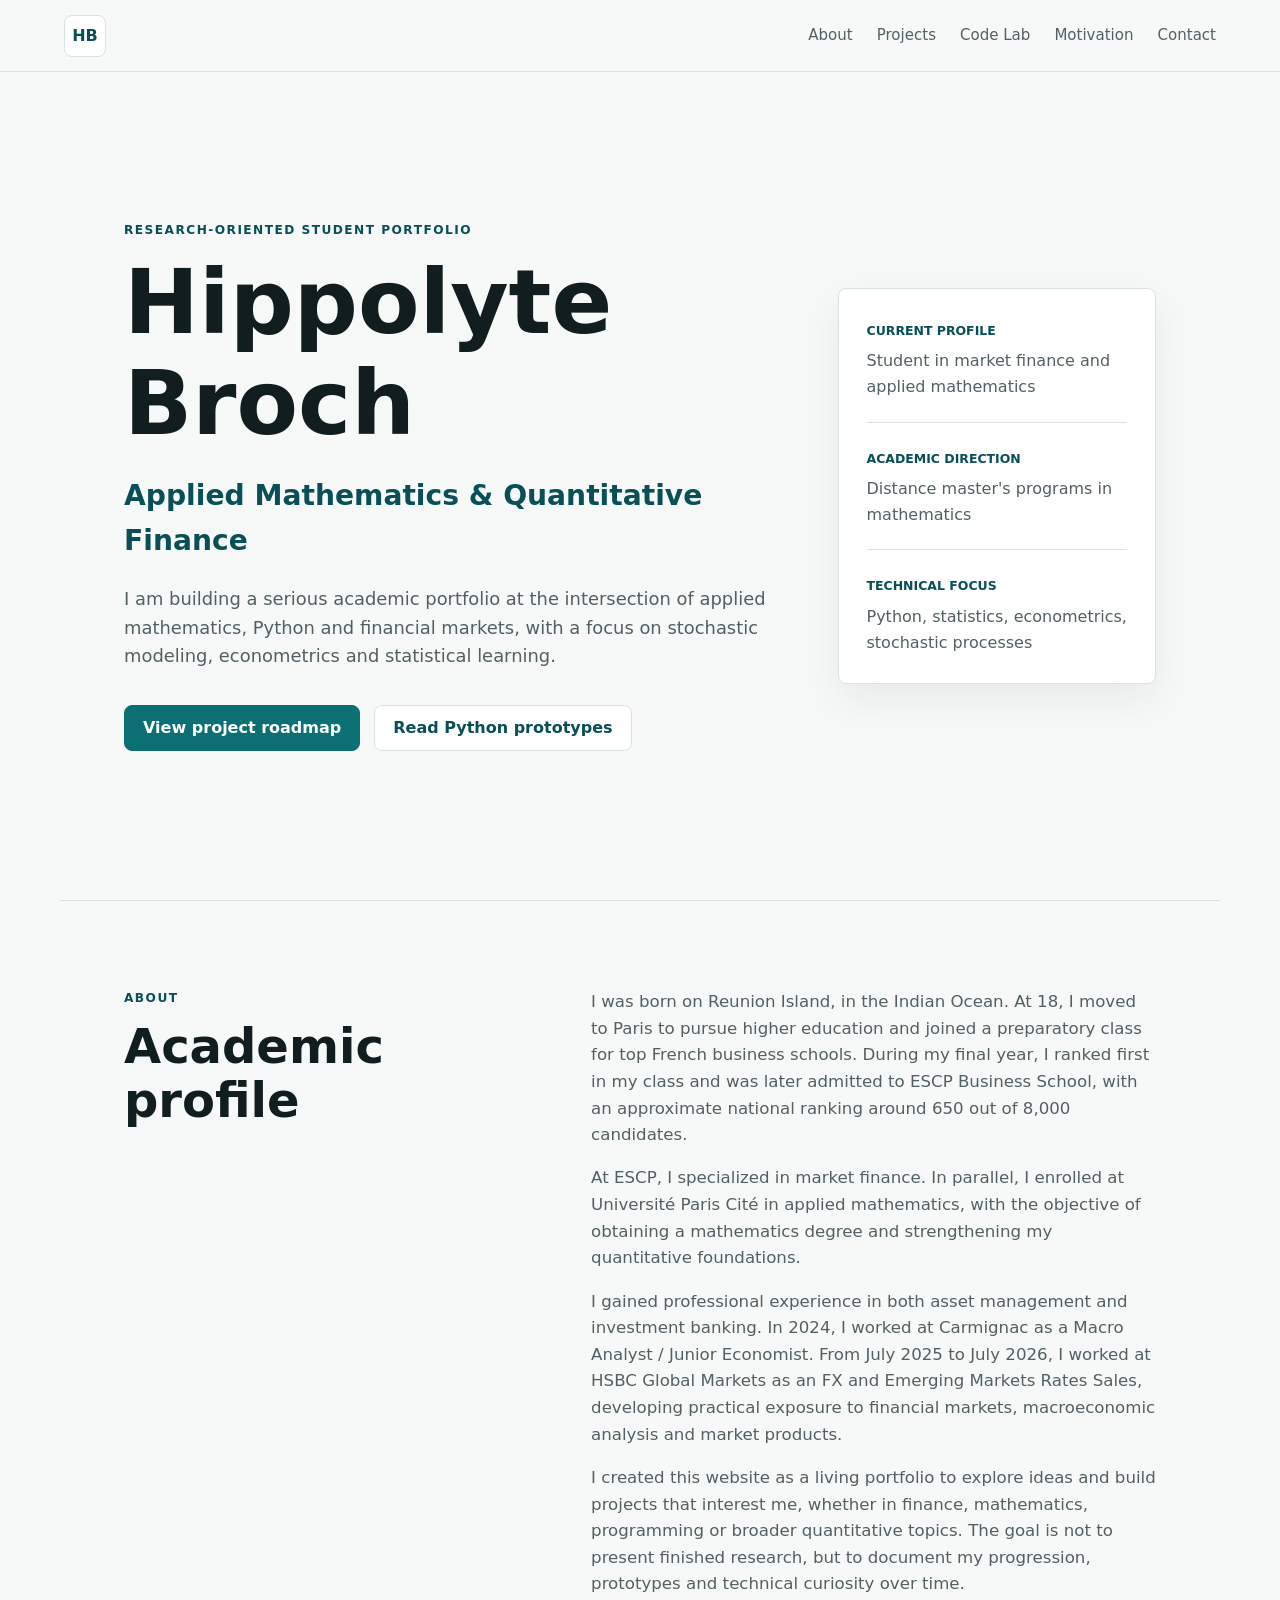
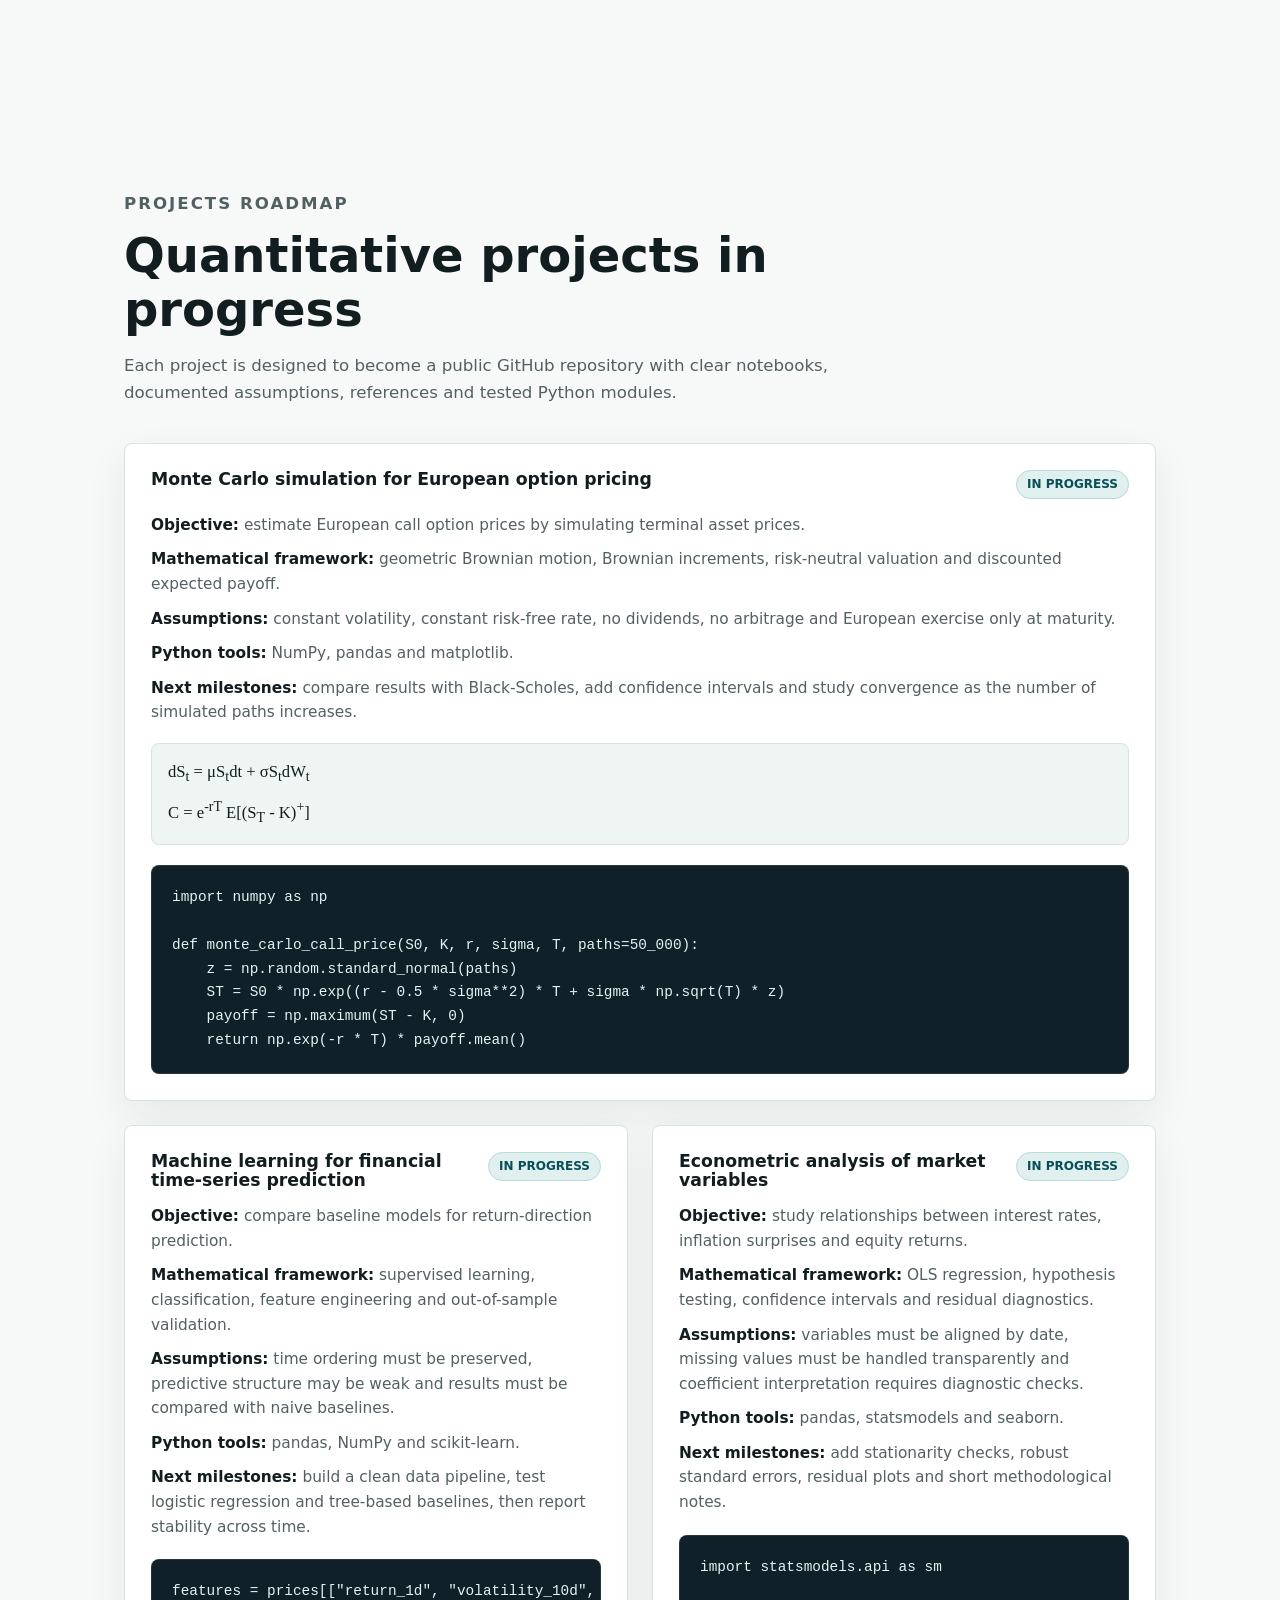
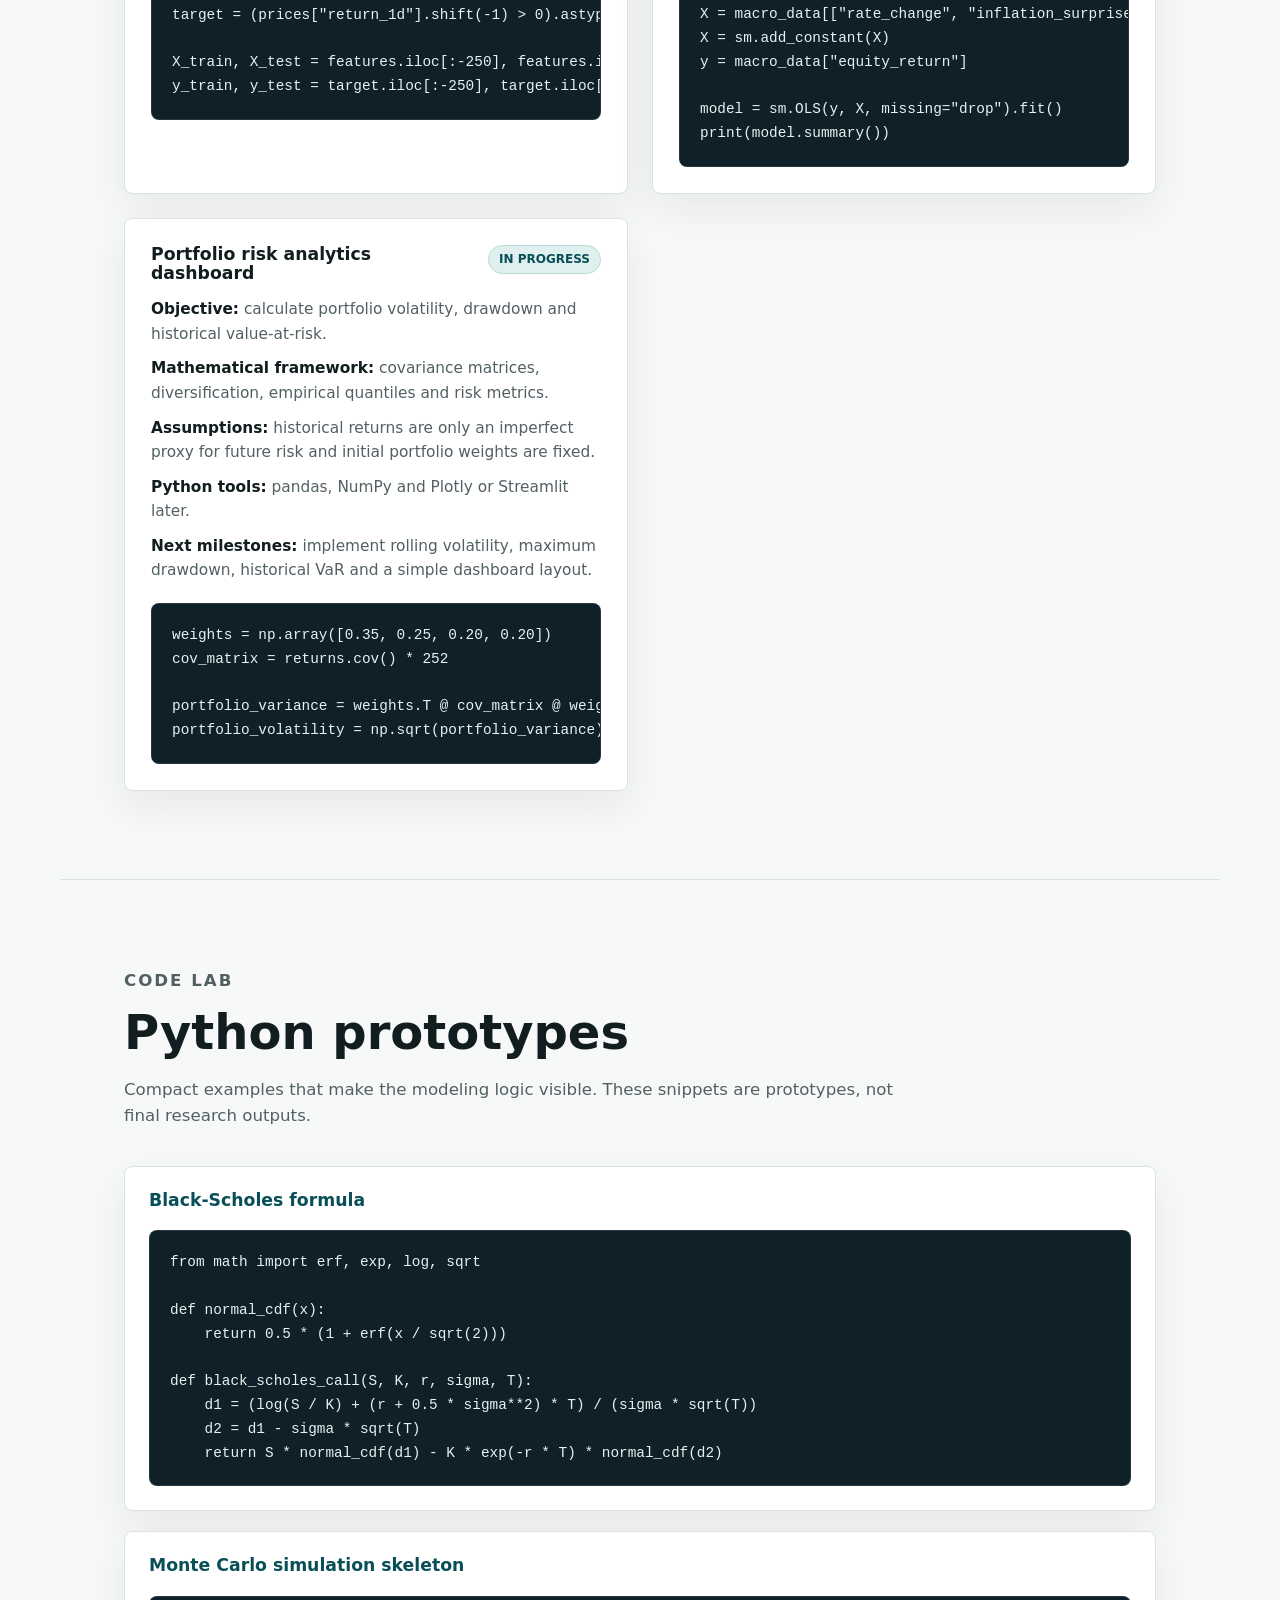
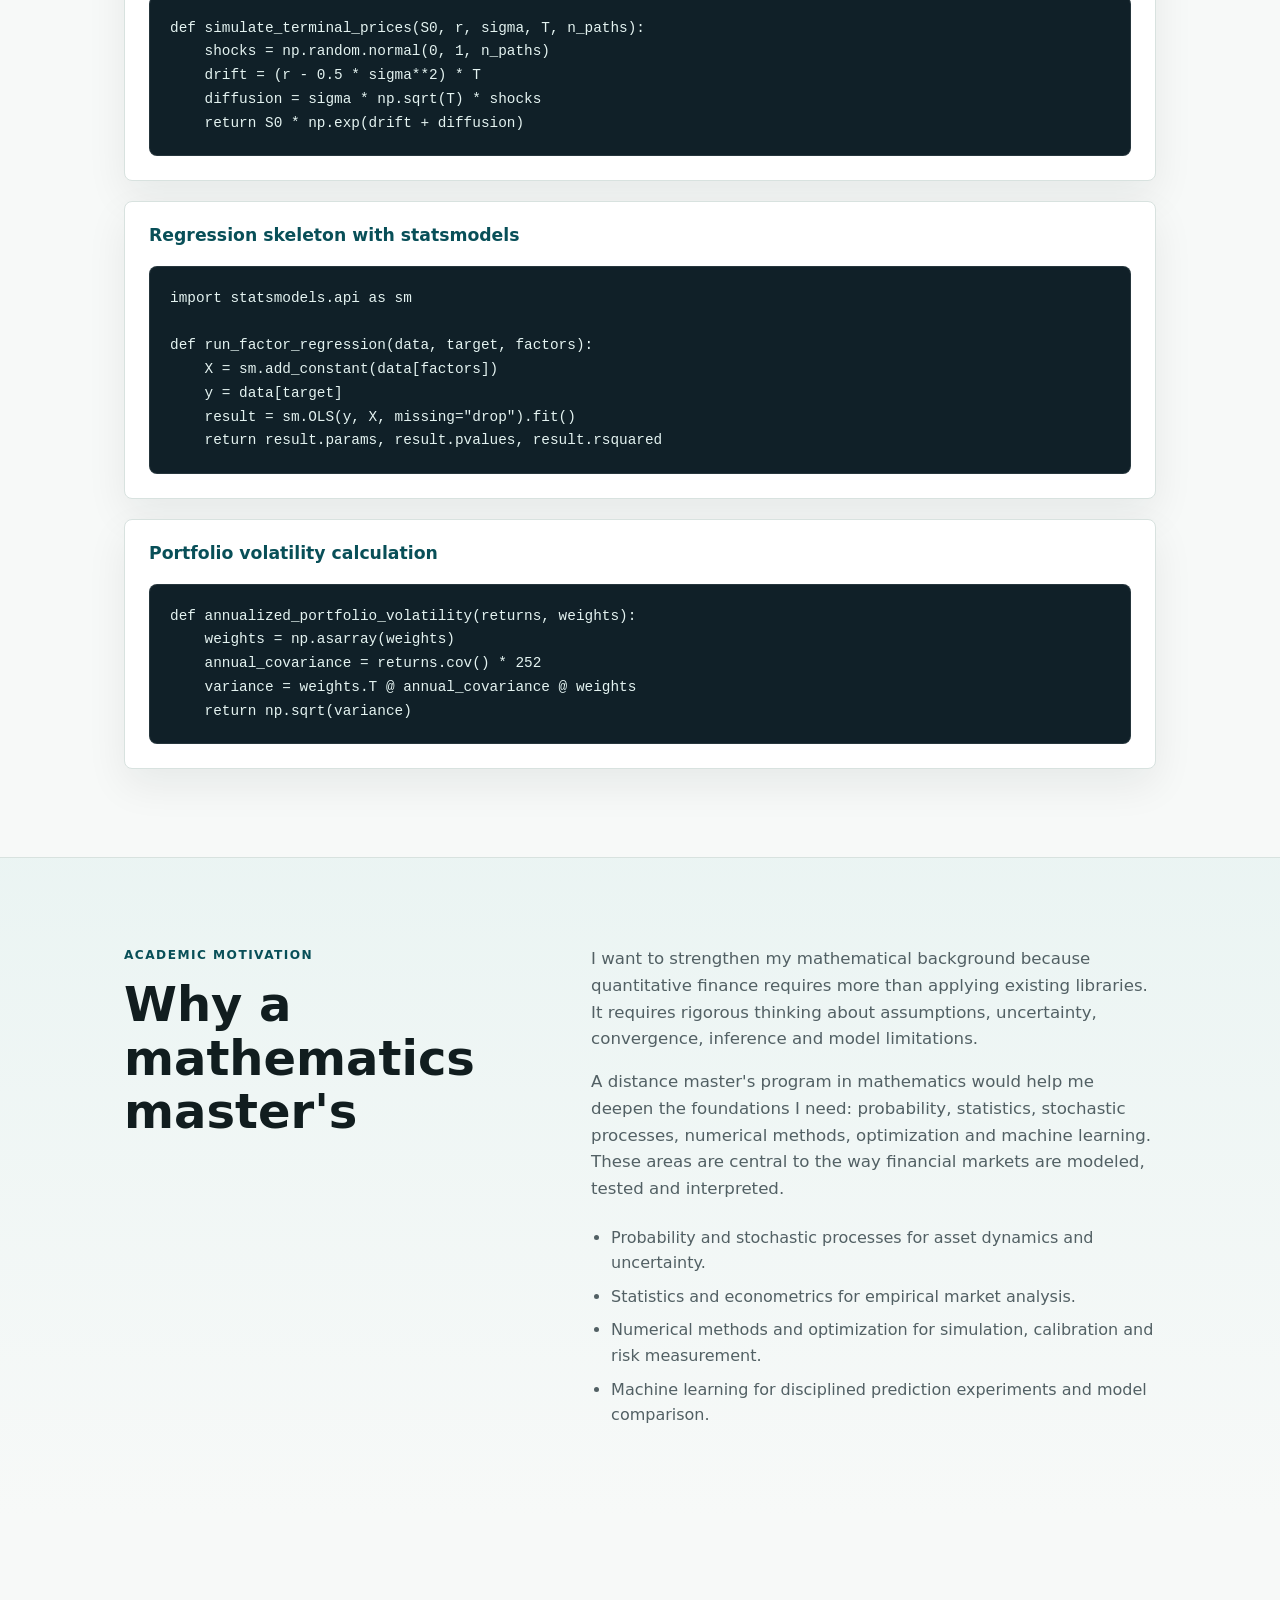
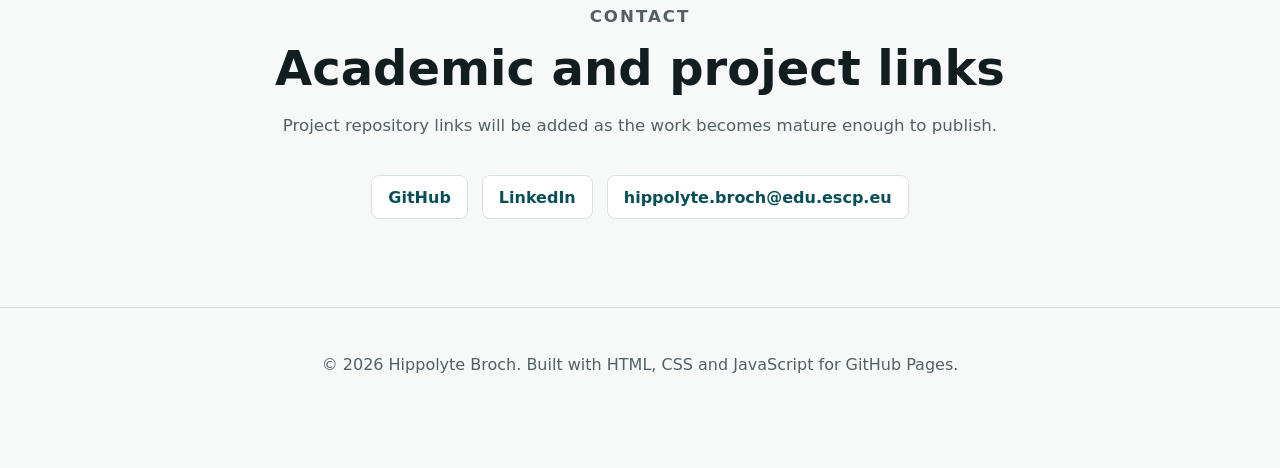
==== commit e0cc3f4b: "Revise personal background and portfolio details Updated personal introduction and portfolio descrip" ====
--- a/index.html
+++ b/index.html
@@ -72,19 +72,19 @@
 
         <div class="prose">
           <p>
-            I am Hippolyte Broch, a student in market finance and applied mathematics. My interests
-            are centered on the quantitative study of financial markets: probability, statistics,
-            econometrics, numerical methods and Python implementation.
-          </p>
-          <p>
-            This portfolio is a record of my technical progression. I do not present the projects as
-            completed research results. Instead, I document prototypes, assumptions, mathematical
-            frameworks and next milestones so that my learning process is visible and verifiable.
-          </p>
-          <p>
-            My goal is to prepare for a rigorous distance master's program in mathematics while
-            developing practical tools for option pricing, financial time-series analysis, econometric
-            modeling and portfolio risk measurement.
+            I was born on Reunion Island, in the Indian Ocean. At 18, I moved to Paris to pursue higher education and joined a preparatory class for top French business schools. During my final year, I ranked first in my class and was later admitted to ESCP Business School, with an approximate national ranking around 650 out of 8,000 candidates.
+          </p>
+        
+          <p>
+            At ESCP, I specialized in market finance. In parallel, I enrolled at Université Paris Cité in applied mathematics, with the objective of obtaining a mathematics degree and strengthening my quantitative foundations.
+          </p>
+        
+          <p>
+            I gained professional experience in both asset management and investment banking. In 2024, I worked at Carmignac as a Macro Analyst / Junior Economist. From July 2025 to July 2026, I worked at HSBC Global Markets as an FX and Emerging Markets Rates Sales, developing practical exposure to financial markets, macroeconomic analysis and market products.
+          </p>
+        
+          <p>
+            I created this website as a living portfolio to explore ideas and build projects that interest me, whether in finance, mathematics, programming or broader quantitative topics. The goal is not to present finished research, but to document my progression, prototypes and technical curiosity over time.
           </p>
         </div>
       </section>
--- a/style.css
+++ b/style.css
@@ -1,16 +1,16 @@
 :root {
-  --background: #f7faf9;
-  --surface: #ffffff;
-  --surface-muted: #eef5f4;
-  --text: #10201f;
-  --muted: #526260;
-  --line: #d9e5e2;
-  --accent: #087c7a;
-  --accent-dark: #075c68;
-  --accent-soft: #dff1ef;
-  --code-bg: #0f1f25;
-  --code-text: #d8f3ef;
-  --shadow: 0 18px 48px rgba(16, 32, 31, 0.08);
+  --bg: #f7f9f8;
+  --paper: #ffffff;
+  --paper-soft: #eef5f3;
+  --ink: #111d1f;
+  --muted: #526064;
+  --line: #d8e2df;
+  --accent: #0b6f74;
+  --accent-dark: #084f58;
+  --accent-soft: #dff0ee;
+  --code-bg: #102028;
+  --code-ink: #e4f3f1;
+  --shadow: 0 16px 42px rgba(17, 29, 31, 0.07);
 }
 
 * {
@@ -23,8 +23,8 @@
 
 body {
   margin: 0;
-  background: var(--background);
-  color: var(--text);
+  background: var(--bg);
+  color: var(--ink);
   font-family: Inter, ui-sans-serif, system-ui, -apple-system, BlinkMacSystemFont, "Segoe UI", sans-serif;
   line-height: 1.6;
 }
@@ -37,28 +37,27 @@
 .site-header {
   position: sticky;
   top: 0;
-  z-index: 10;
+  z-index: 20;
   display: flex;
   align-items: center;
   justify-content: space-between;
   min-height: 72px;
   padding: 0 5vw;
-  background: rgba(247, 250, 249, 0.92);
-  border-bottom: 1px solid rgba(217, 229, 226, 0.8);
+  background: rgba(247, 249, 248, 0.94);
+  border-bottom: 1px solid rgba(216, 226, 223, 0.9);
   backdrop-filter: blur(16px);
 }
 
 .brand {
-  display: inline-grid;
+  display: grid;
   place-items: center;
   width: 42px;
   height: 42px;
   border: 1px solid var(--line);
   border-radius: 8px;
-  background: var(--surface);
+  background: var(--paper);
   color: var(--accent-dark);
   font-weight: 800;
-  letter-spacing: 0;
 }
 
 .site-nav {
@@ -66,7 +65,7 @@
   align-items: center;
   gap: 24px;
   color: var(--muted);
-  font-size: 0.95rem;
+  font-size: 0.94rem;
 }
 
 .site-nav a {
@@ -84,7 +83,7 @@
   height: 42px;
   border: 1px solid var(--line);
   border-radius: 8px;
-  background: var(--surface);
+  background: var(--paper);
 }
 
 .nav-toggle span {
@@ -92,29 +91,27 @@
   width: 18px;
   height: 2px;
   margin: 4px auto;
-  background: var(--text);
+  background: var(--ink);
 }
 
 .section {
   max-width: 1160px;
   margin: 0 auto;
-  padding: 92px 5vw;
+  padding: 88px 5vw;
 }
 
 .hero {
   display: grid;
-  grid-template-columns: minmax(0, 1.45fr) minmax(300px, 0.55fr);
-  gap: 48px;
+  grid-template-columns: minmax(0, 1.35fr) minmax(300px, 0.65fr);
+  gap: 52px;
   align-items: center;
   min-height: calc(100vh - 72px);
-  padding-top: 76px;
-  padding-bottom: 76px;
 }
 
 .eyebrow {
   margin: 0 0 12px;
   color: var(--accent-dark);
-  font-size: 0.78rem;
+  font-size: 0.76rem;
   font-weight: 800;
   letter-spacing: 0.12em;
   text-transform: uppercase;
@@ -130,29 +127,29 @@
 
 h1 {
   max-width: 820px;
-  font-size: clamp(3rem, 8vw, 6.75rem);
+  font-size: clamp(3rem, 7vw, 6rem);
 }
 
 h2 {
-  font-size: clamp(2rem, 4vw, 3.2rem);
+  font-size: clamp(2rem, 4vw, 3rem);
 }
 
 h3 {
-  font-size: 1.12rem;
+  font-size: 1.08rem;
 }
 
 .hero-title {
   margin: 20px 0 0;
   color: var(--accent-dark);
-  font-size: clamp(1.25rem, 2.4vw, 2rem);
-  font-weight: 700;
+  font-size: clamp(1.25rem, 2.2vw, 1.9rem);
+  font-weight: 720;
 }
 
 .hero-copy {
-  max-width: 680px;
+  max-width: 760px;
   margin: 22px 0 0;
   color: var(--muted);
-  font-size: 1.16rem;
+  font-size: 1.12rem;
 }
 
 .hero-actions {
@@ -173,56 +170,52 @@
   font-weight: 750;
 }
 
-.button.primary {
+.button-primary {
   background: var(--accent);
   border-color: var(--accent);
   color: #ffffff;
 }
 
-.button.secondary {
-  background: var(--surface);
-  color: var(--accent-dark);
-}
-
-.profile-panel,
+.button-secondary {
+  background: var(--paper);
+  color: var(--accent-dark);
+}
+
+.hero-panel,
 .project-card,
-.code-block {
-  background: var(--surface);
+.code-card {
+  min-width: 0;
+  background: var(--paper);
   border: 1px solid var(--line);
   border-radius: 8px;
   box-shadow: var(--shadow);
 }
 
-.profile-panel {
+.hero-panel {
   padding: 28px;
 }
 
-.profile-panel dl,
-.profile-panel dd {
-  margin: 0;
-}
-
-.profile-panel div + div {
+.hero-panel div + div {
   margin-top: 22px;
   padding-top: 22px;
   border-top: 1px solid var(--line);
 }
 
-.profile-panel dt {
-  color: var(--accent-dark);
-  font-size: 0.82rem;
+.hero-panel span {
+  color: var(--accent-dark);
+  font-size: 0.78rem;
   font-weight: 800;
   text-transform: uppercase;
 }
 
-.profile-panel dd {
-  margin-top: 6px;
+.hero-panel p {
+  margin: 6px 0 0;
   color: var(--muted);
 }
 
 .split-section {
   display: grid;
-  grid-template-columns: minmax(220px, 0.45fr) minmax(0, 0.55fr);
+  grid-template-columns: minmax(220px, 0.42fr) minmax(0, 0.58fr);
   gap: 58px;
   border-top: 1px solid var(--line);
 }
@@ -239,55 +232,92 @@
 }
 
 .section-heading {
-  max-width: 760px;
-  margin-bottom: 34px;
+  max-width: 780px;
+  margin-bottom: 36px;
 }
 
 .project-grid {
   display: grid;
   grid-template-columns: repeat(2, minmax(0, 1fr));
-  gap: 22px;
+  gap: 24px;
+}
+
+.featured-project {
+  grid-column: 1 / -1;
 }
 
 .project-card {
   display: flex;
   flex-direction: column;
-  padding: 24px;
-}
-
-.project-card p {
-  margin: 12px 0 0;
-  color: var(--muted);
-}
-
-.card-header {
+  padding: 26px;
+}
+
+.card-heading {
   display: flex;
   align-items: flex-start;
   justify-content: space-between;
   gap: 16px;
+  margin-bottom: 14px;
+}
+
+.project-notes {
+  display: grid;
+  gap: 10px;
+}
+
+.project-notes p {
+  margin: 0;
+  color: var(--muted);
+  font-size: 0.96rem;
+}
+
+.project-notes strong {
+  color: var(--ink);
 }
 
 .status {
   flex: 0 0 auto;
   padding: 4px 10px;
-  border: 1px solid #b7dcda;
+  border: 1px solid #b8d9d7;
   border-radius: 999px;
   background: var(--accent-soft);
   color: var(--accent-dark);
-  font-size: 0.78rem;
+  font-size: 0.75rem;
   font-weight: 800;
   text-transform: uppercase;
 }
 
+.formula-box {
+  display: grid;
+  gap: 8px;
+  margin-top: 18px;
+  padding: 15px 16px;
+  border: 1px solid var(--line);
+  border-radius: 8px;
+  background: var(--paper-soft);
+}
+
+.formula-box p {
+  max-width: 100%;
+  overflow-x: auto;
+  margin: 0;
+  color: var(--ink);
+  font-family: Georgia, "Times New Roman", serif;
+  font-size: 1.04rem;
+  white-space: nowrap;
+}
+
 pre {
+  max-width: 100%;
   overflow-x: auto;
-  margin: 18px 0 0;
-  padding: 18px;
+  margin: 20px 0 0;
+  padding: 20px;
+  border: 1px solid rgba(228, 243, 241, 0.1);
   border-radius: 8px;
   background: var(--code-bg);
-  color: var(--code-text);
-  font-size: 0.88rem;
-  line-height: 1.55;
+  color: var(--code-ink);
+  font-size: 0.9rem;
+  line-height: 1.65;
 }
 
 code {
@@ -298,24 +328,34 @@
   border-top: 1px solid var(--line);
 }
 
-.code-stack {
+.code-grid {
   display: grid;
   gap: 20px;
 }
 
-.code-block {
-  padding: 22px;
-}
-
-.code-block h3 {
+.code-card {
+  padding: 24px;
+}
+
+.code-card h3 {
   color: var(--accent-dark);
 }
 
 .motivation {
-  background: linear-gradient(180deg, rgba(223, 241, 239, 0.42), rgba(247, 250, 249, 0));
   max-width: none;
+  background: linear-gradient(180deg, rgba(223, 240, 238, 0.52), rgba(247, 249, 248, 0));
   padding-left: max(5vw, calc((100vw - 1160px) / 2 + 5vw));
   padding-right: max(5vw, calc((100vw - 1160px) / 2 + 5vw));
+}
+
+.motivation-list {
+  margin: 22px 0 0;
+  padding-left: 20px;
+  color: var(--muted);
+}
+
+.motivation-list li + li {
+  margin-top: 8px;
 }
 
 .contact-section {
@@ -341,9 +381,15 @@
   padding: 0 16px;
   border: 1px solid var(--line);
   border-radius: 8px;
-  background: var(--surface);
+  background: var(--paper);
   color: var(--accent-dark);
   font-weight: 750;
+}
+
+.contact-links a:hover,
+.contact-links a:focus {
+  border-color: #a5ccc9;
+  background: var(--paper-soft);
 }
 
 .site-footer {
@@ -353,7 +399,7 @@
   text-align: center;
 }
 
-@media (max-width: 860px) {
+@media (max-width: 900px) {
   .nav-toggle {
     display: block;
   }
@@ -368,7 +414,7 @@
     align-items: stretch;
     gap: 4px;
     padding: 14px;
-    background: var(--surface);
+    background: var(--paper);
     border: 1px solid var(--line);
     border-radius: 8px;
     box-shadow: var(--shadow);
@@ -392,6 +438,10 @@
     min-height: auto;
   }
 
+  .featured-project {
+    grid-column: auto;
+  }
+
   .section {
     padding-top: 68px;
     padding-bottom: 68px;
@@ -413,11 +463,12 @@
     font-size: 3rem;
   }
 
-  .card-header {
+  .card-heading {
     flex-direction: column;
   }
 
   pre {
+    padding: 16px;
     font-size: 0.78rem;
   }
 
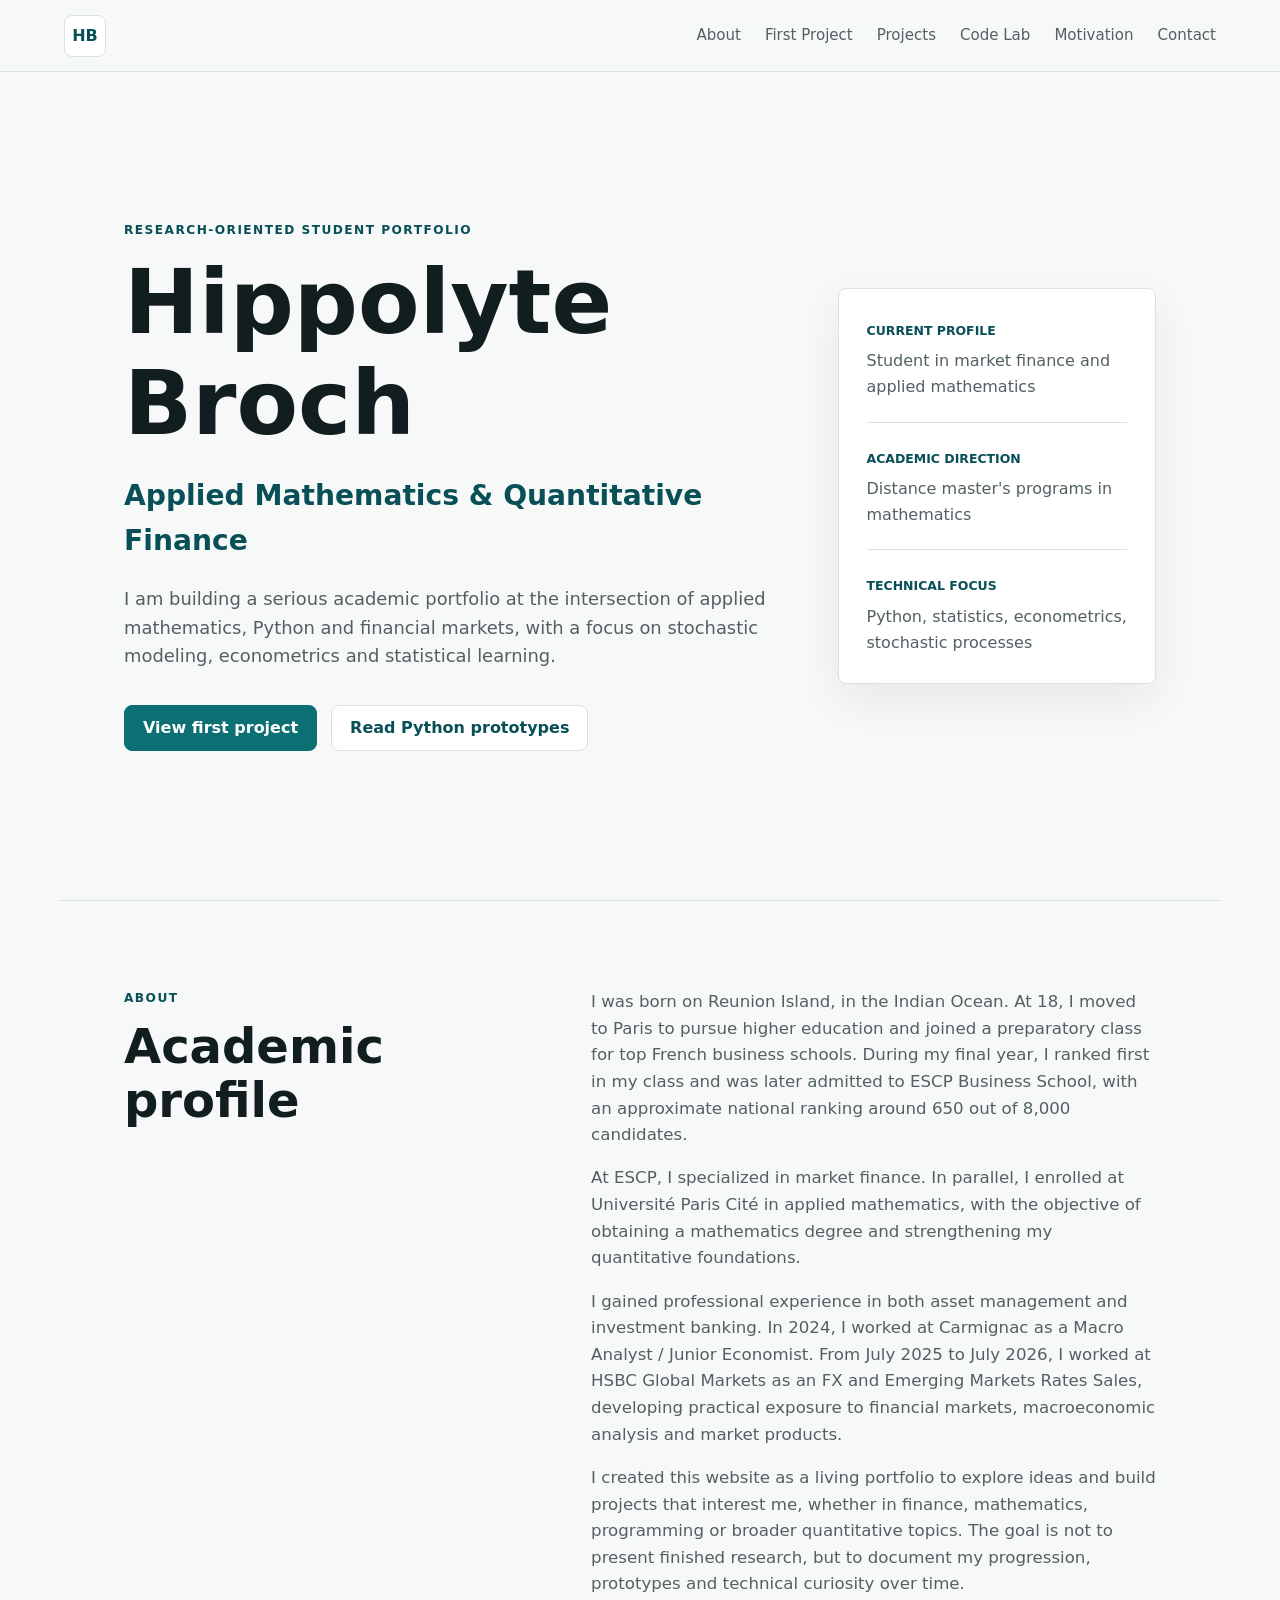
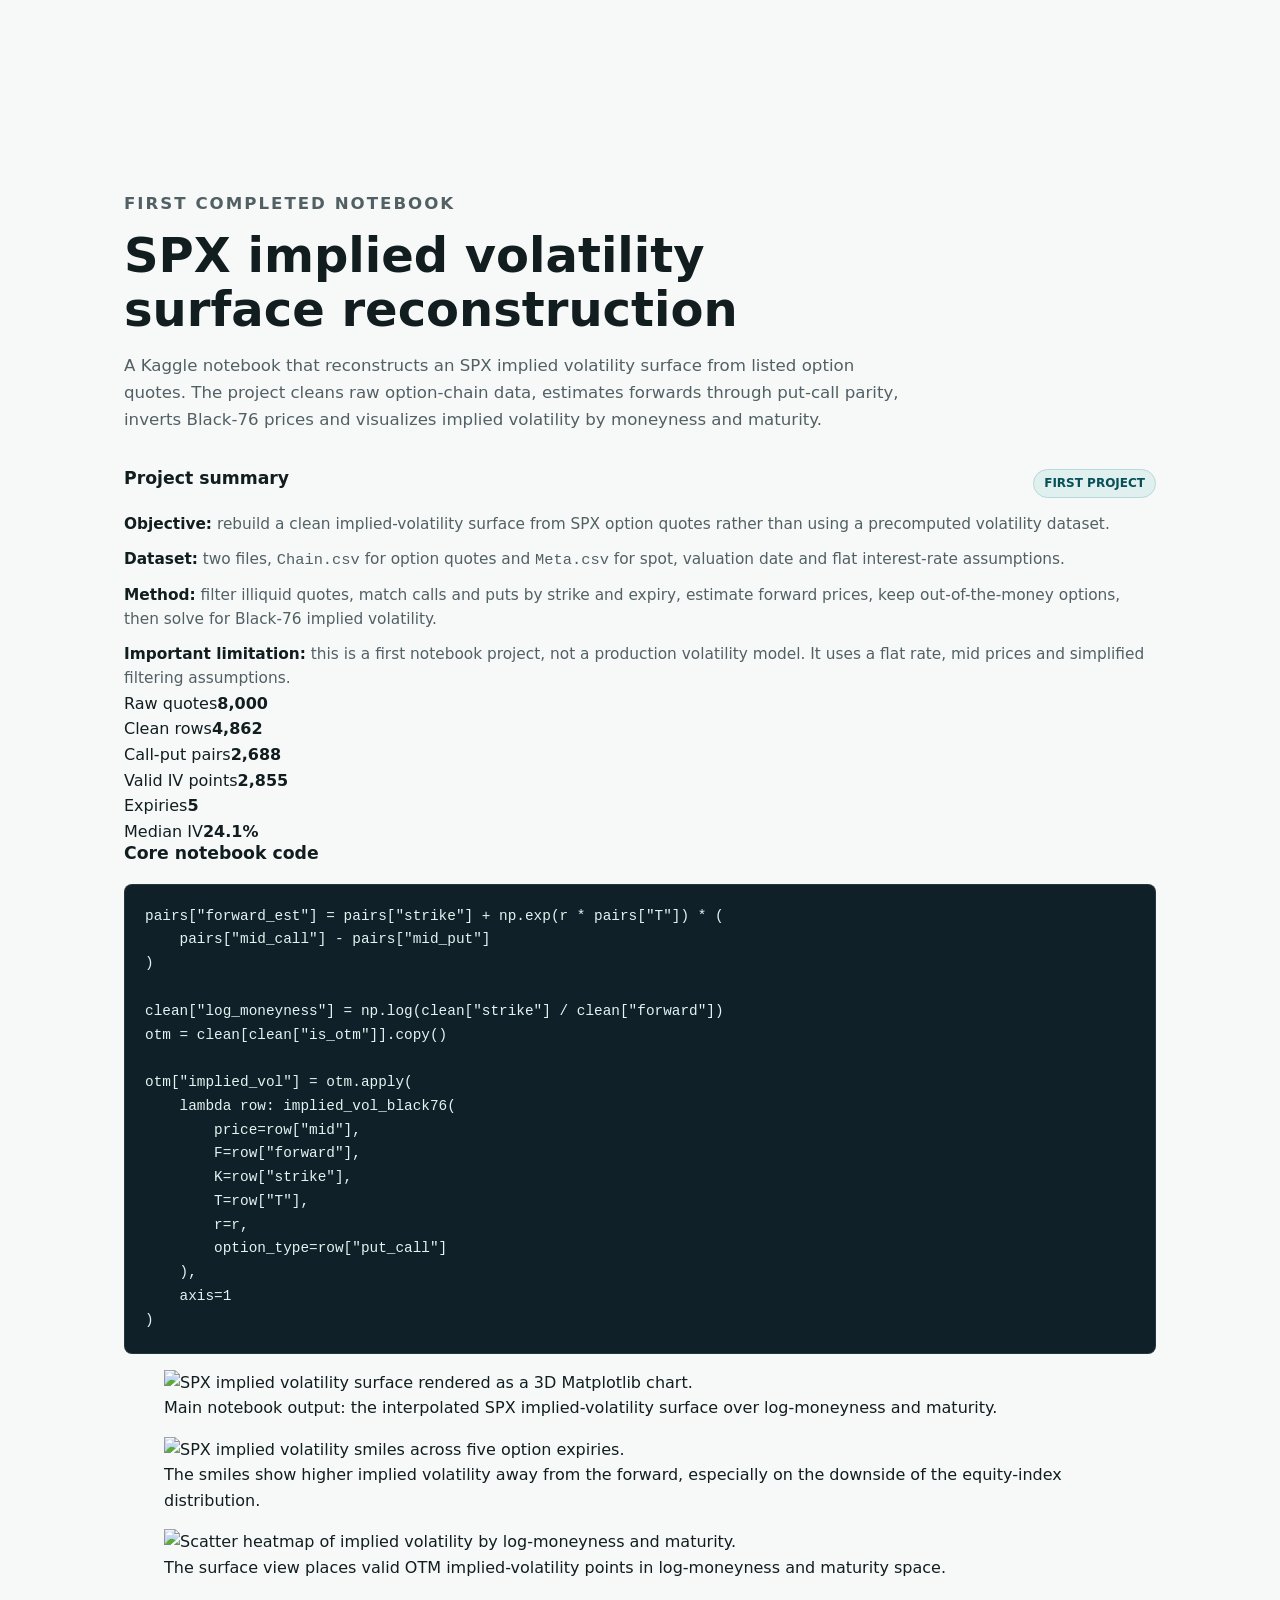
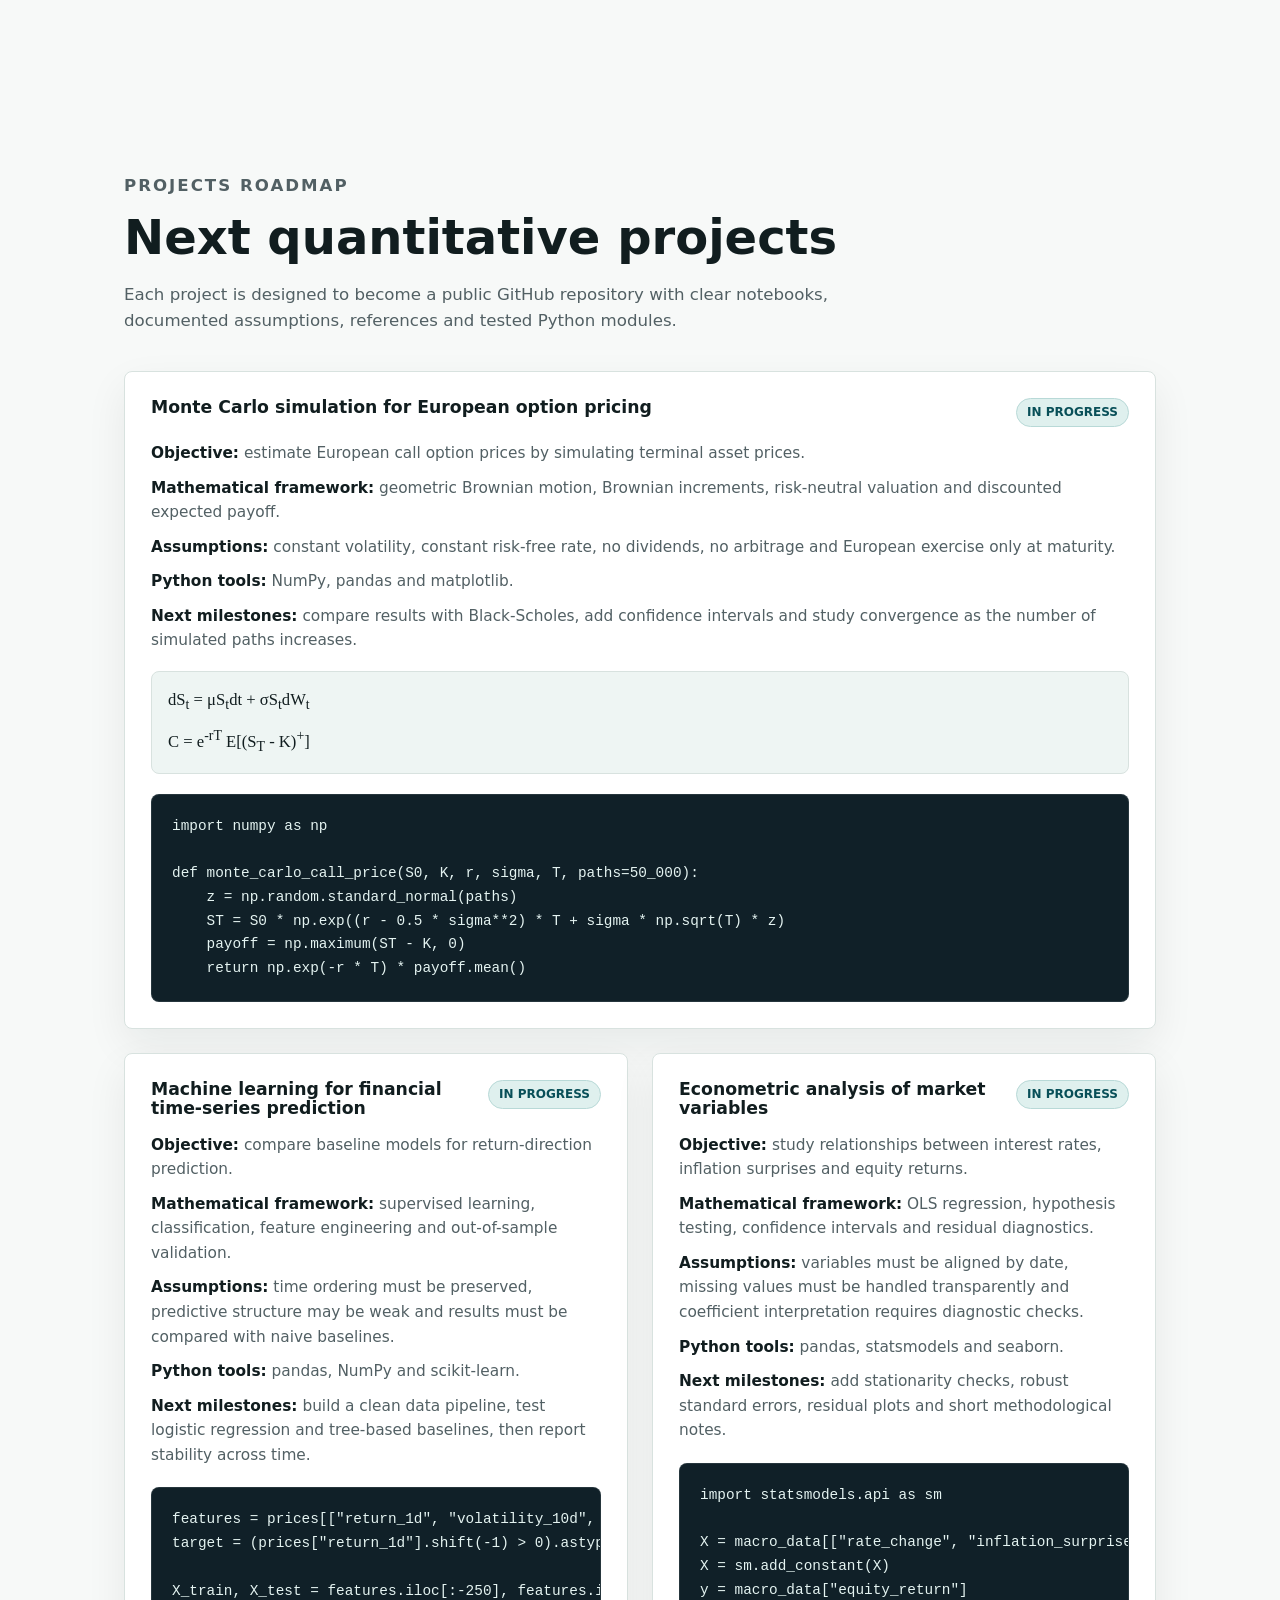
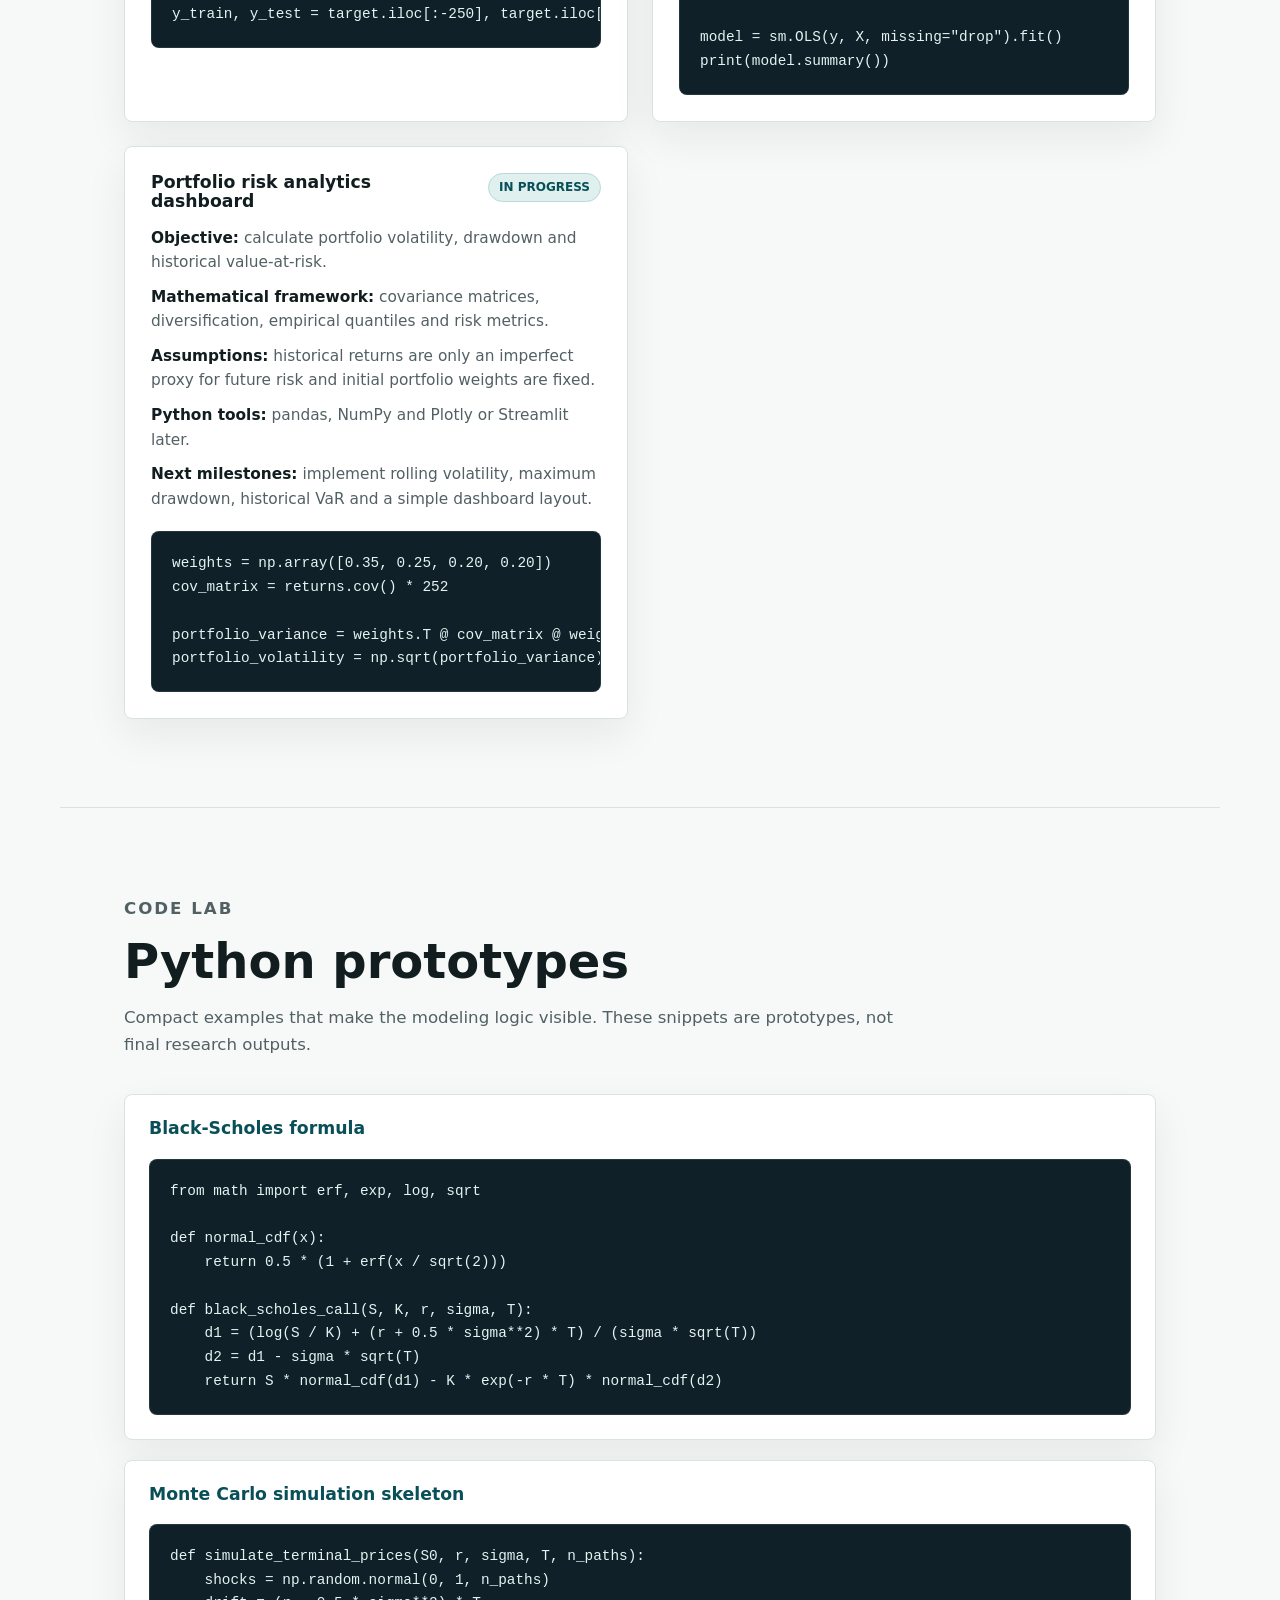
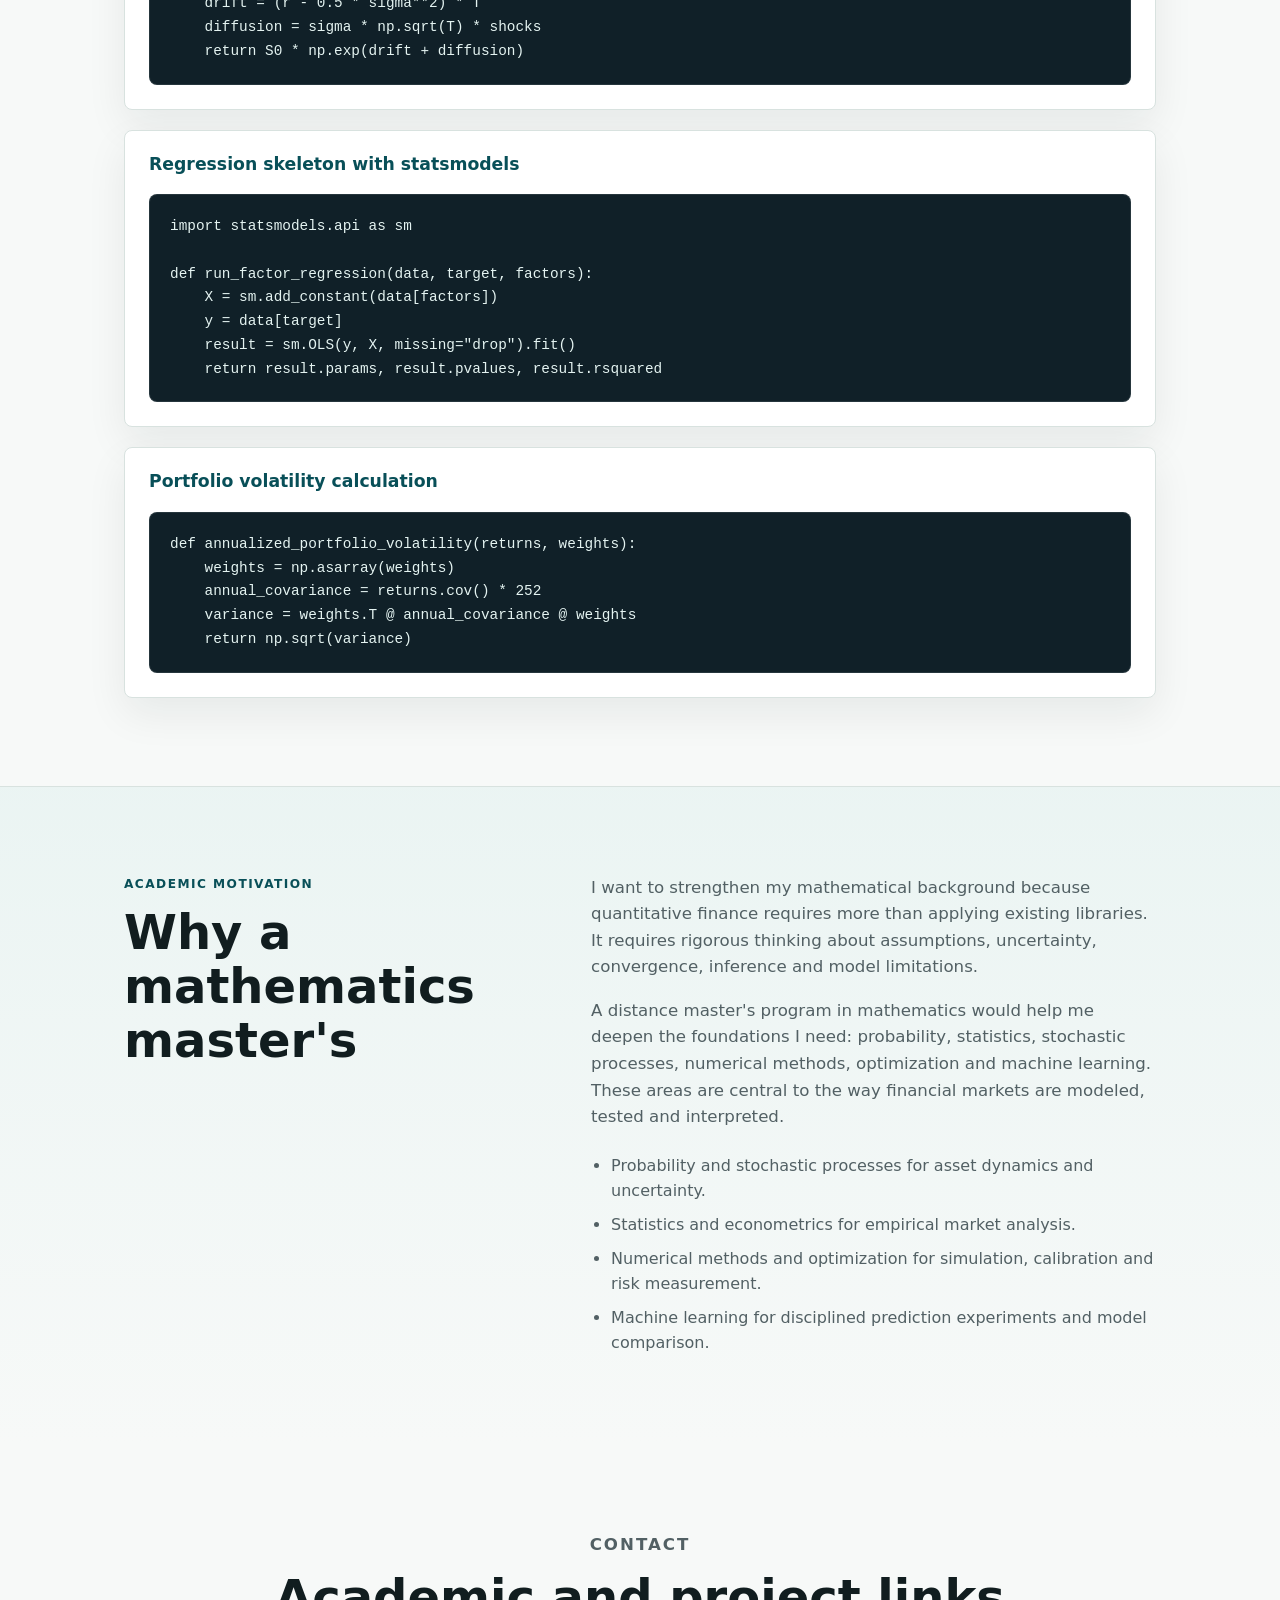
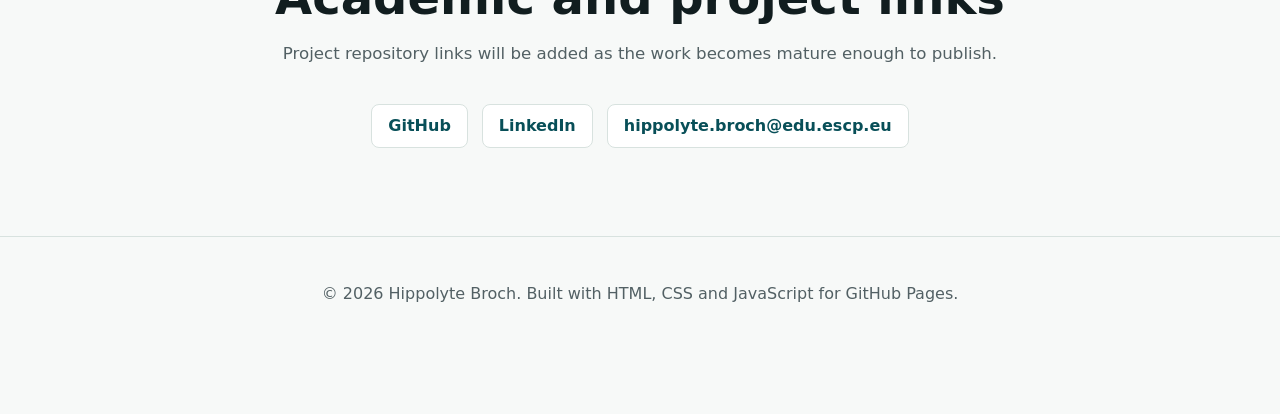
==== commit 67e82ea1: "Revise project sections and update navigation links Updated project details and improved text format" ====
--- a/index.html
+++ b/index.html
@@ -23,6 +23,7 @@
 
       <nav class="site-nav" aria-label="Main navigation">
         <a href="#about">About</a>
+        <a href="#first-project">First Project</a>
         <a href="#projects">Projects</a>
         <a href="#code-lab">Code Lab</a>
         <a href="#motivation">Motivation</a>
@@ -43,7 +44,7 @@
           </p>
 
           <div class="hero-actions">
-            <a class="button button-primary" href="#projects">View project roadmap</a>
+            <a class="button button-primary" href="#first-project">View first project</a>
             <a class="button button-secondary" href="#code-lab">Read Python prototypes</a>
           </div>
         </div>
@@ -72,27 +73,122 @@
 
         <div class="prose">
           <p>
-            I was born on Reunion Island, in the Indian Ocean. At 18, I moved to Paris to pursue higher education and joined a preparatory class for top French business schools. During my final year, I ranked first in my class and was later admitted to ESCP Business School, with an approximate national ranking around 650 out of 8,000 candidates.
-          </p>
-        
-          <p>
-            At ESCP, I specialized in market finance. In parallel, I enrolled at Université Paris Cité in applied mathematics, with the objective of obtaining a mathematics degree and strengthening my quantitative foundations.
-          </p>
-        
-          <p>
-            I gained professional experience in both asset management and investment banking. In 2024, I worked at Carmignac as a Macro Analyst / Junior Economist. From July 2025 to July 2026, I worked at HSBC Global Markets as an FX and Emerging Markets Rates Sales, developing practical exposure to financial markets, macroeconomic analysis and market products.
-          </p>
-        
-          <p>
-            I created this website as a living portfolio to explore ideas and build projects that interest me, whether in finance, mathematics, programming or broader quantitative topics. The goal is not to present finished research, but to document my progression, prototypes and technical curiosity over time.
-          </p>
+            I was born on Reunion Island, in the Indian Ocean. At 18, I moved to Paris to pursue
+            higher education and joined a preparatory class for top French business schools. During
+            my final year, I ranked first in my class and was later admitted to ESCP Business School,
+            with an approximate national ranking around 650 out of 8,000 candidates.
+          </p>
+
+          <p>
+            At ESCP, I specialized in market finance. In parallel, I enrolled at Université Paris
+            Cité in applied mathematics, with the objective of obtaining a mathematics degree and
+            strengthening my quantitative foundations.
+          </p>
+
+          <p>
+            I gained professional experience in both asset management and investment banking. In
+            2024, I worked at Carmignac as a Macro Analyst / Junior Economist. From July 2025 to
+            July 2026, I worked at HSBC Global Markets as an FX and Emerging Markets Rates Sales,
+            developing practical exposure to financial markets, macroeconomic analysis and market
+            products.
+          </p>
+
+          <p>
+            I created this website as a living portfolio to explore ideas and build projects that
+            interest me, whether in finance, mathematics, programming or broader quantitative topics.
+            The goal is not to present finished research, but to document my progression, prototypes
+            and technical curiosity over time.
+          </p>
+        </div>
+      </section>
+
+      <section id="first-project" class="section project-report">
+        <div class="section-heading">
+          <p class="eyebrow">First completed notebook</p>
+          <h2>SPX implied volatility surface reconstruction</h2>
+          <p>
+            A Kaggle notebook that reconstructs an SPX implied volatility surface from listed option
+            quotes. The project cleans raw option-chain data, estimates forwards through put-call
+            parity, inverts Black-76 prices and visualizes implied volatility by moneyness and
+            maturity.
+          </p>
+        </div>
+
+        <div class="report-layout">
+          <article class="report-card">
+            <div class="card-heading">
+              <h3>Project summary</h3>
+              <span class="status complete">first project</span>
+            </div>
+
+            <div class="project-notes">
+              <p><strong>Objective:</strong> rebuild a clean implied-volatility surface from SPX option quotes rather than using a precomputed volatility dataset.</p>
+              <p><strong>Dataset:</strong> two files, <code>Chain.csv</code> for option quotes and <code>Meta.csv</code> for spot, valuation date and flat interest-rate assumptions.</p>
+              <p><strong>Method:</strong> filter illiquid quotes, match calls and puts by strike and expiry, estimate forward prices, keep out-of-the-money options, then solve for Black-76 implied volatility.</p>
+              <p><strong>Important limitation:</strong> this is a first notebook project, not a production volatility model. It uses a flat rate, mid prices and simplified filtering assumptions.</p>
+            </div>
+
+            <div class="metric-grid">
+              <div><span>Raw quotes</span><strong>8,000</strong></div>
+              <div><span>Clean rows</span><strong>4,862</strong></div>
+              <div><span>Call-put pairs</span><strong>2,688</strong></div>
+              <div><span>Valid IV points</span><strong>2,855</strong></div>
+              <div><span>Expiries</span><strong>5</strong></div>
+              <div><span>Median IV</span><strong>24.1%</strong></div>
+            </div>
+          </article>
+
+          <article class="report-card">
+            <h3>Core notebook code</h3>
+            <pre><code class="language-python">pairs["forward_est"] = pairs["strike"] + np.exp(r * pairs["T"]) * (
+    pairs["mid_call"] - pairs["mid_put"]
+)
+
+clean["log_moneyness"] = np.log(clean["strike"] / clean["forward"])
+otm = clean[clean["is_otm"]].copy()
+
+otm["implied_vol"] = otm.apply(
+    lambda row: implied_vol_black76(
+        price=row["mid"],
+        F=row["forward"],
+        K=row["strike"],
+        T=row["T"],
+        r=r,
+        option_type=row["put_call"]
+    ),
+    axis=1
+)</code></pre>
+          </article>
+        </div>
+
+        <div class="output-grid">
+          <figure class="output-card wide-output main-output">
+            <img src="assets/spx_implied_volatility_surface_3d.png" alt="SPX implied volatility surface rendered as a 3D Matplotlib chart." />
+            <figcaption>
+              Main notebook output: the interpolated SPX implied-volatility surface over log-moneyness and maturity.
+            </figcaption>
+          </figure>
+
+          <figure class="output-card">
+            <img src="assets/spx_implied_volatility_smiles.png" alt="SPX implied volatility smiles across five option expiries." />
+            <figcaption>
+              The smiles show higher implied volatility away from the forward, especially on the downside of the equity-index distribution.
+            </figcaption>
+          </figure>
+
+          <figure class="output-card">
+            <img src="assets/spx_iv_surface_scatter_heatmap.png" alt="Scatter heatmap of implied volatility by log-moneyness and maturity." />
+            <figcaption>
+              The surface view places valid OTM implied-volatility points in log-moneyness and maturity space.
+            </figcaption>
+          </figure>
         </div>
       </section>
 
       <section id="projects" class="section">
         <div class="section-heading">
           <p class="eyebrow">Projects roadmap</p>
-          <h2>Quantitative projects in progress</h2>
+          <h2>Next quantitative projects</h2>
           <p>
             Each project is designed to become a public GitHub repository with clear notebooks,
             documented assumptions, references and tested Python modules.
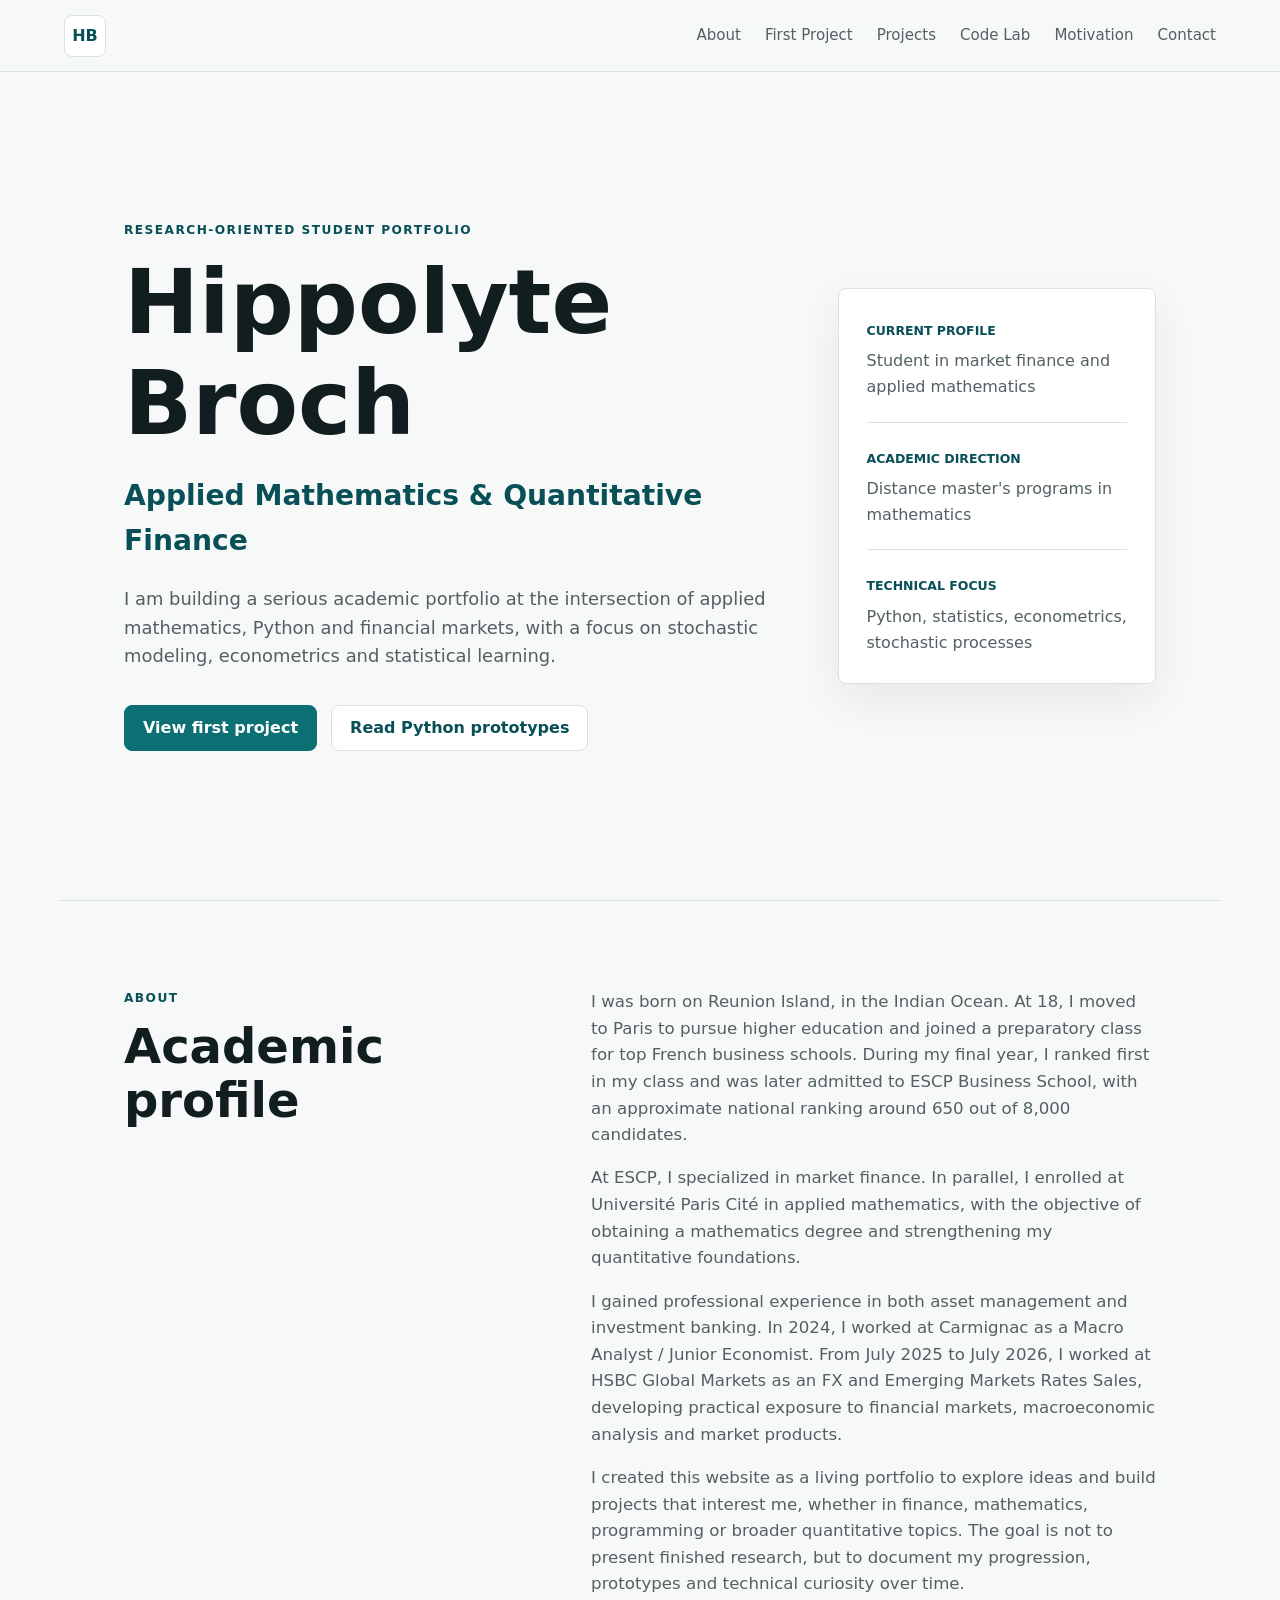
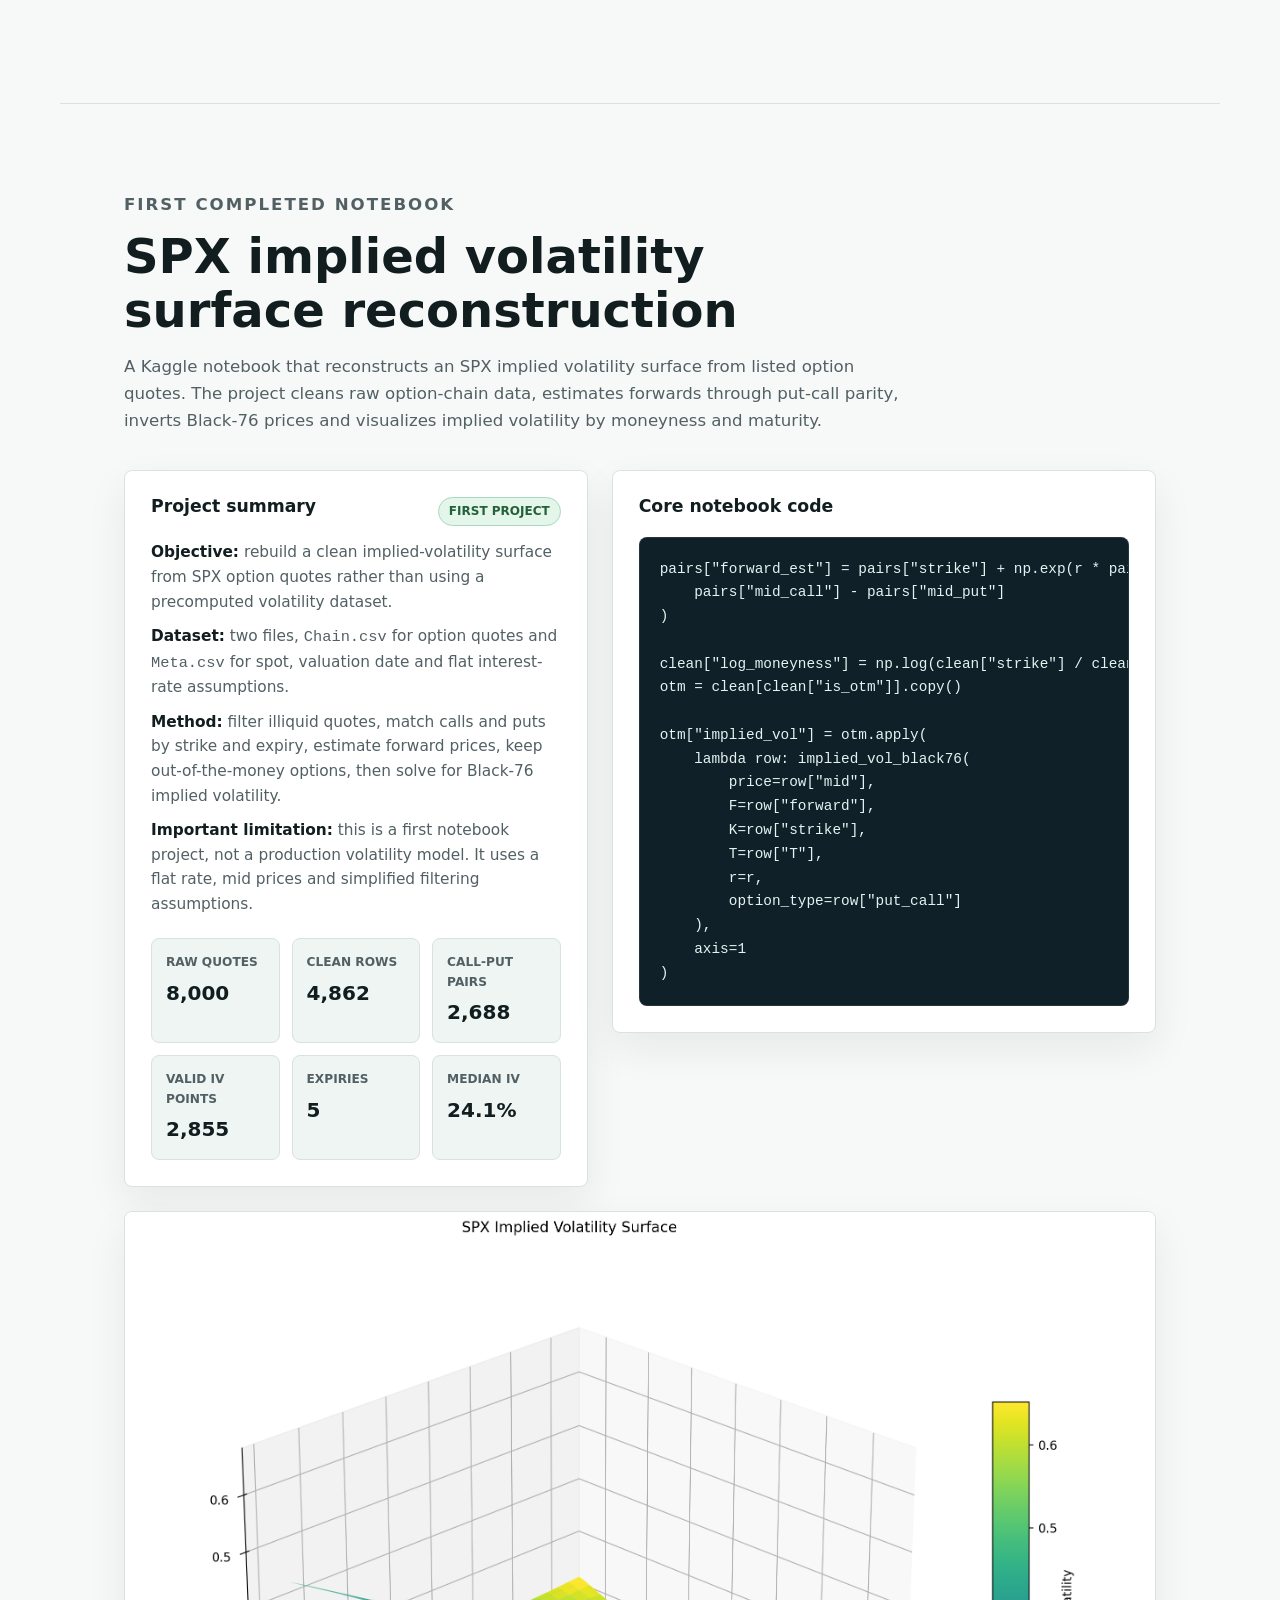
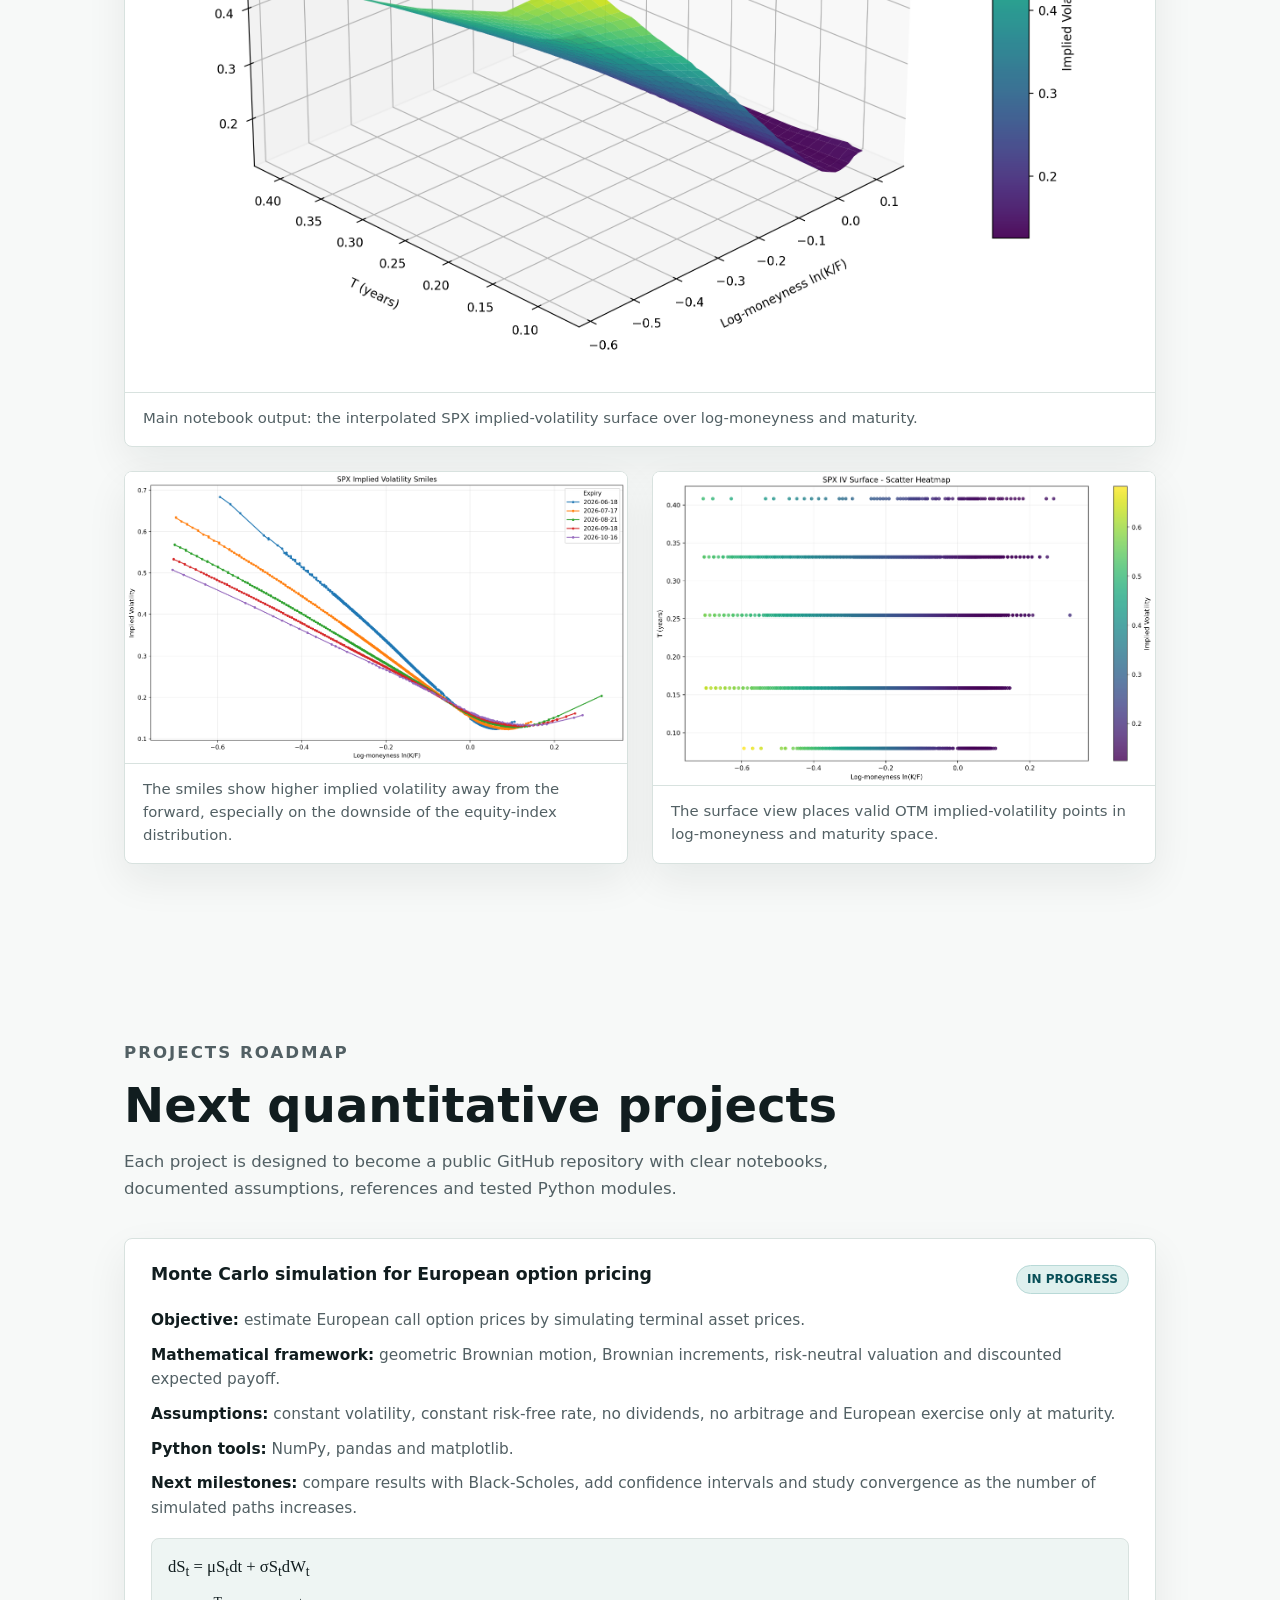
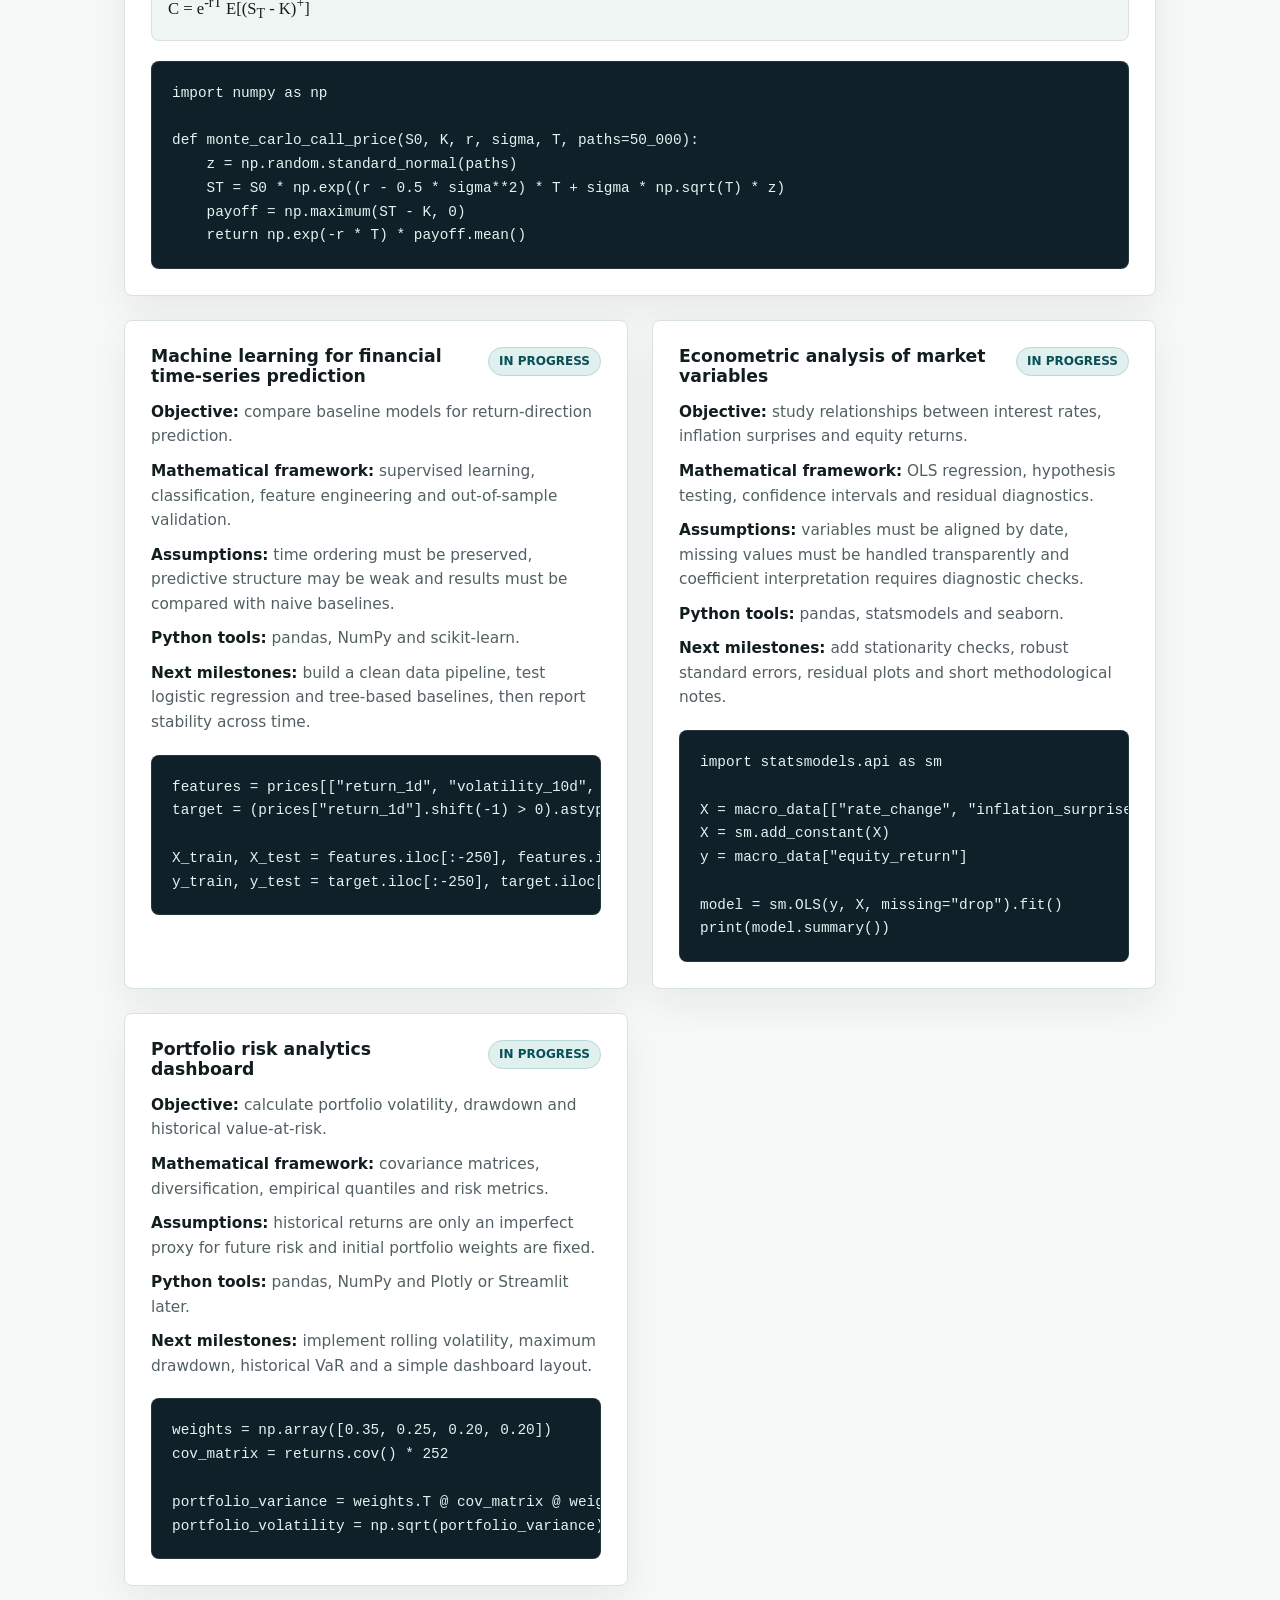
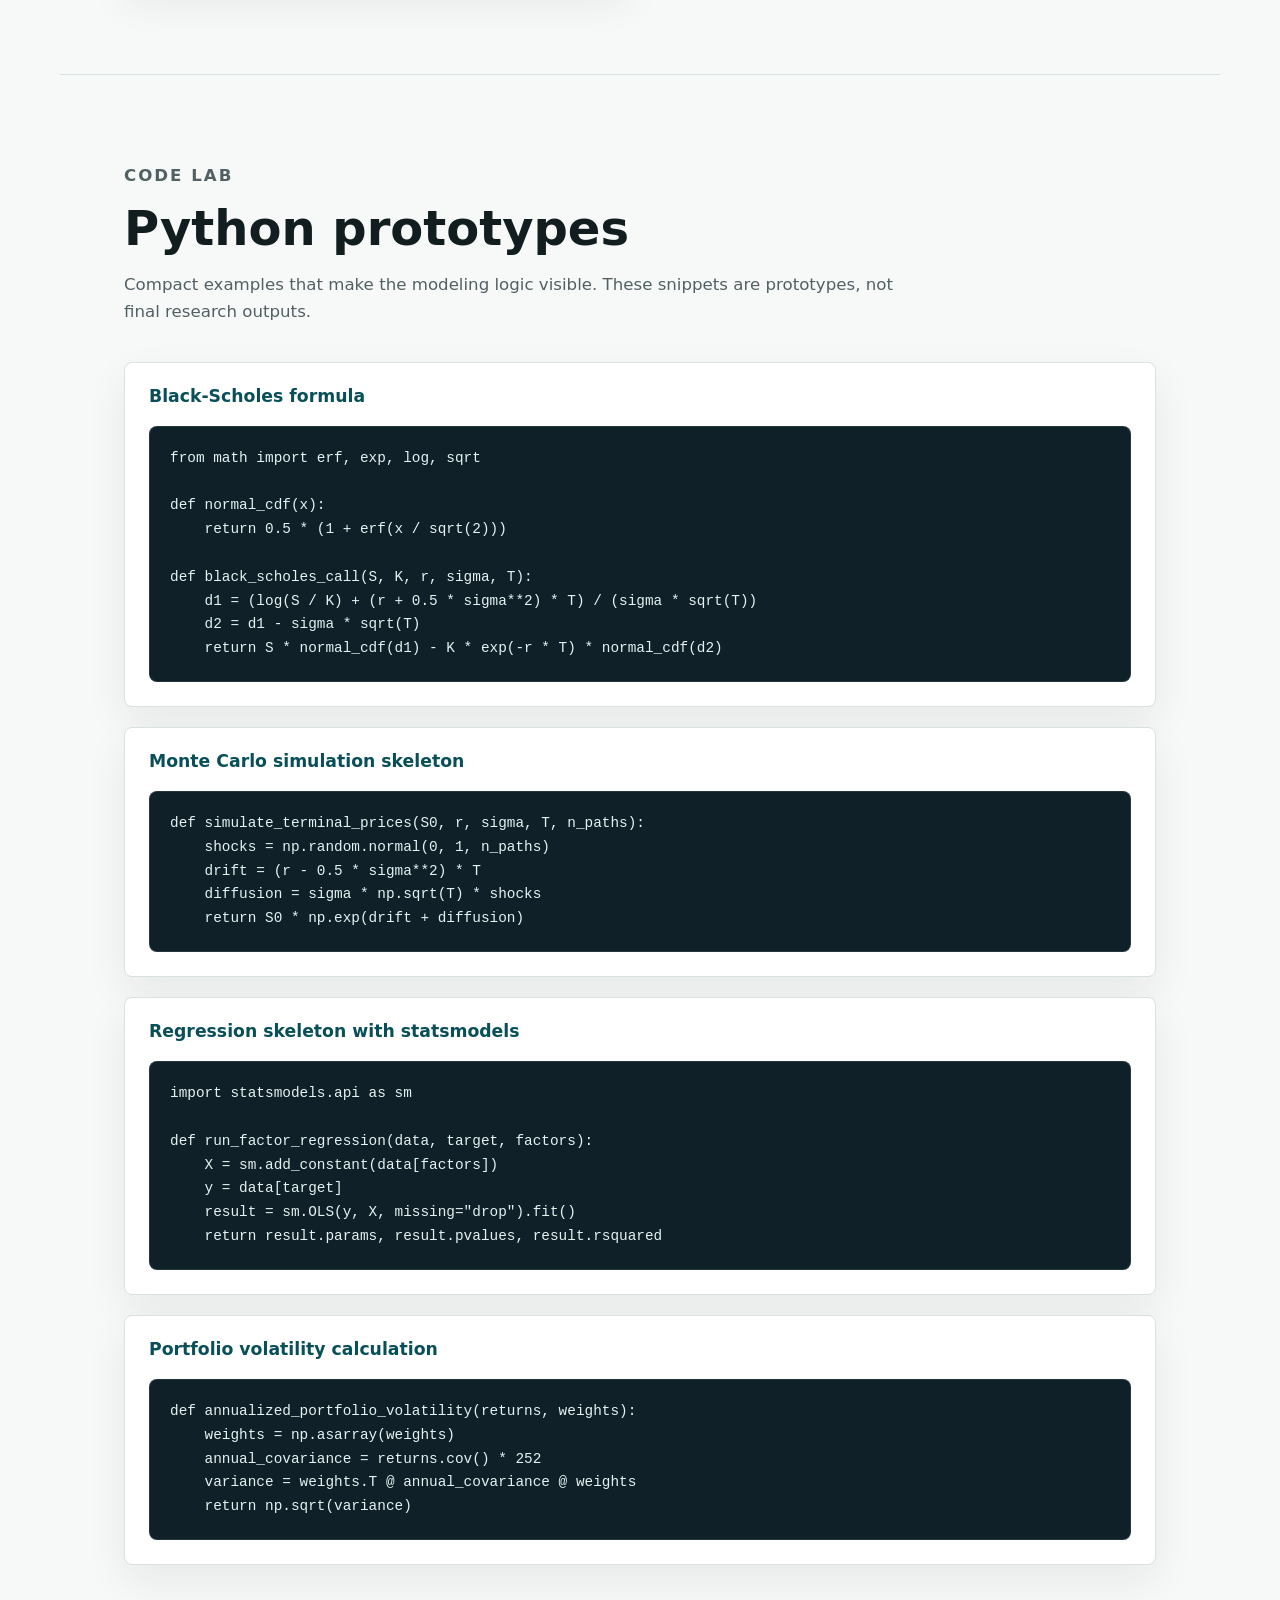
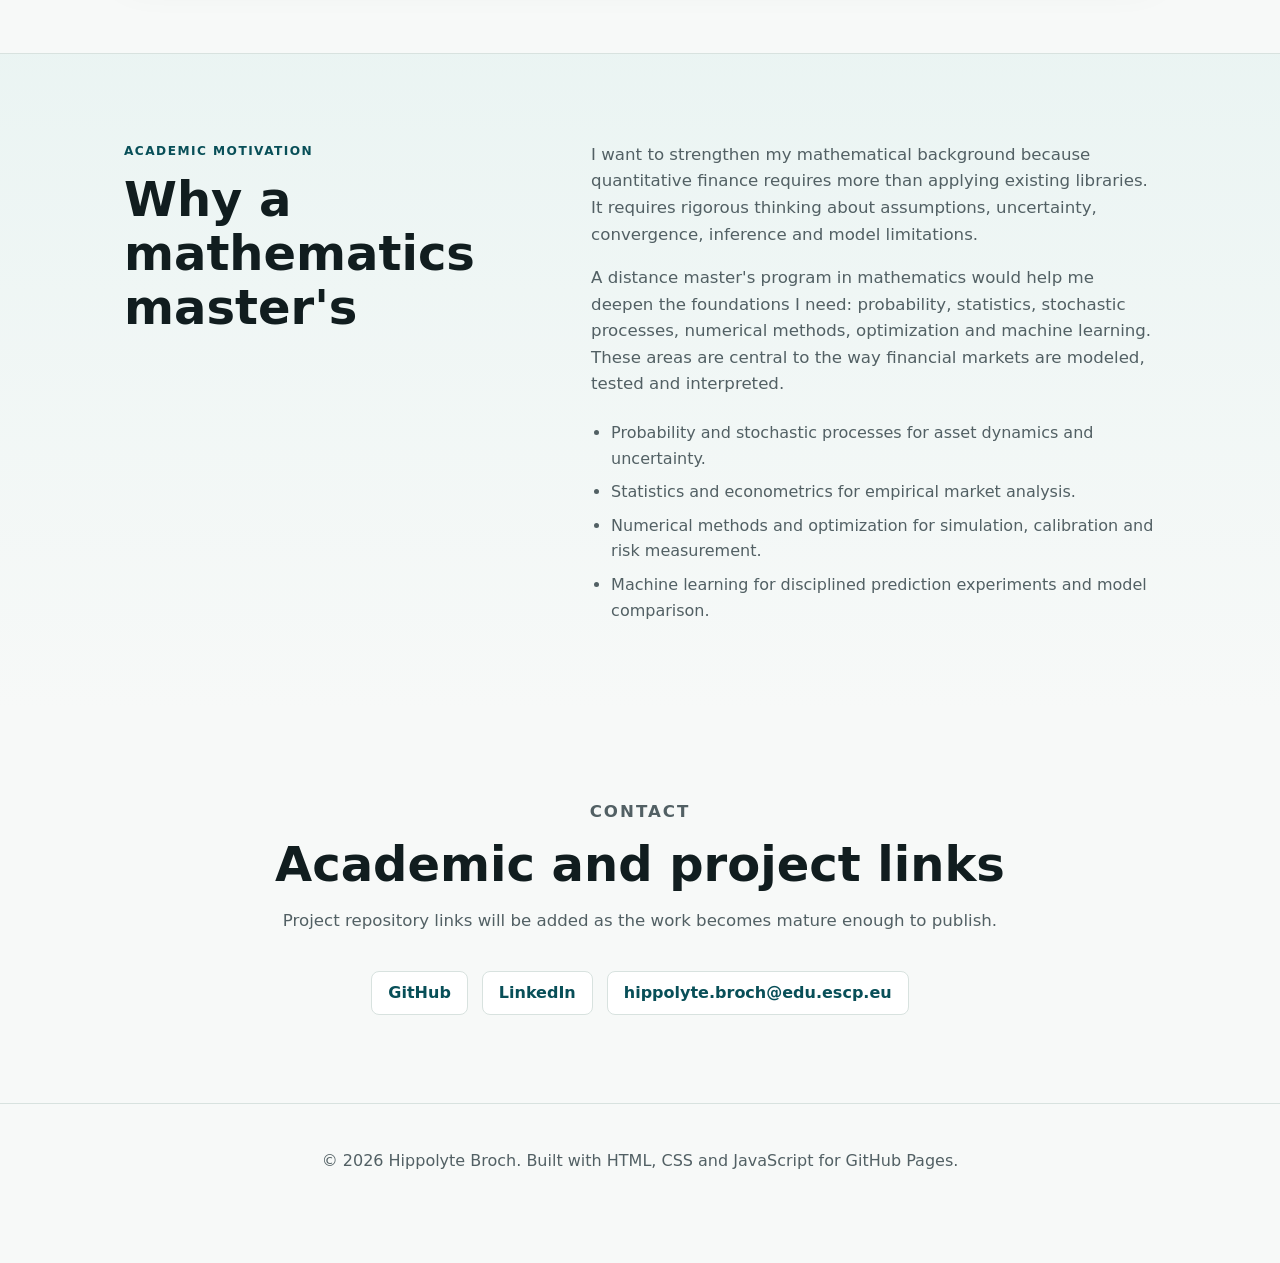
==== commit 55815f3f: "Remove 'assets/' prefix from image sources" ====
--- a/index.html
+++ b/index.html
@@ -163,21 +163,21 @@
 
         <div class="output-grid">
           <figure class="output-card wide-output main-output">
-            <img src="assets/spx_implied_volatility_surface_3d.png" alt="SPX implied volatility surface rendered as a 3D Matplotlib chart." />
+            <img src="spx_implied_volatility_surface_3d.png" alt="SPX implied volatility surface rendered as a 3D Matplotlib chart." />
             <figcaption>
               Main notebook output: the interpolated SPX implied-volatility surface over log-moneyness and maturity.
             </figcaption>
           </figure>
 
           <figure class="output-card">
-            <img src="assets/spx_implied_volatility_smiles.png" alt="SPX implied volatility smiles across five option expiries." />
+            <img src="spx_implied_volatility_smiles.png" alt="SPX implied volatility smiles across five option expiries." />
             <figcaption>
               The smiles show higher implied volatility away from the forward, especially on the downside of the equity-index distribution.
             </figcaption>
           </figure>
 
           <figure class="output-card">
-            <img src="assets/spx_iv_surface_scatter_heatmap.png" alt="Scatter heatmap of implied volatility by log-moneyness and maturity." />
+            <img src="spx_iv_surface_scatter_heatmap.png" alt="Scatter heatmap of implied volatility by log-moneyness and maturity." />
             <figcaption>
               The surface view places valid OTM implied-volatility points in log-moneyness and maturity space.
             </figcaption>
--- a/style.css
+++ b/style.css
@@ -183,7 +183,9 @@
 
 .hero-panel,
 .project-card,
-.code-card {
+.code-card,
+.report-card,
+.output-card {
   min-width: 0;
   background: var(--paper);
   border: 1px solid var(--line);
@@ -234,6 +236,92 @@
 .section-heading {
   max-width: 780px;
   margin-bottom: 36px;
+}
+
+.project-report {
+  border-top: 1px solid var(--line);
+}
+
+.report-layout {
+  display: grid;
+  grid-template-columns: minmax(0, 0.92fr) minmax(0, 1.08fr);
+  gap: 24px;
+  align-items: start;
+}
+
+.report-card {
+  padding: 26px;
+}
+
+.status.complete {
+  border-color: #a8d8c2;
+  background: #e4f5ea;
+  color: #24613a;
+}
+
+.metric-grid {
+  display: grid;
+  grid-template-columns: repeat(3, minmax(0, 1fr));
+  gap: 12px;
+  margin-top: 22px;
+}
+
+.metric-grid div {
+  padding: 14px;
+  border: 1px solid var(--line);
+  border-radius: 8px;
+  background: var(--paper-soft);
+}
+
+.metric-grid span {
+  display: block;
+  color: var(--muted);
+  font-size: 0.76rem;
+  font-weight: 800;
+  text-transform: uppercase;
+}
+
+.metric-grid strong {
+  display: block;
+  margin-top: 4px;
+  color: var(--ink);
+  font-size: 1.25rem;
+}
+
+.output-grid {
+  display: grid;
+  grid-template-columns: repeat(2, minmax(0, 1fr));
+  gap: 24px;
+  margin-top: 24px;
+}
+
+.output-card {
+  margin: 0;
+  overflow: hidden;
+}
+
+.output-card img {
+  display: block;
+  width: 100%;
+  height: auto;
+  object-fit: contain;
+  background: #ffffff;
+}
+
+.main-output img {
+  max-height: 780px;
+}
+
+.output-card figcaption {
+  padding: 14px 18px 16px;
+  border-top: 1px solid var(--line);
+  color: var(--muted);
+  font-size: 0.93rem;
+  line-height: 1.55;
+}
+
+.wide-output {
+  grid-column: 1 / -1;
 }
 
 .project-grid {
@@ -430,7 +518,9 @@
 
   .hero,
   .split-section,
-  .project-grid {
+  .project-grid,
+  .report-layout,
+  .output-grid {
     grid-template-columns: 1fr;
   }
 
@@ -438,7 +528,8 @@
     min-height: auto;
   }
 
-  .featured-project {
+  .featured-project,
+  .wide-output {
     grid-column: auto;
   }
 
@@ -467,6 +558,10 @@
     flex-direction: column;
   }
 
+  .metric-grid {
+    grid-template-columns: repeat(2, minmax(0, 1fr));
+  }
+
   pre {
     padding: 16px;
     font-size: 0.78rem;
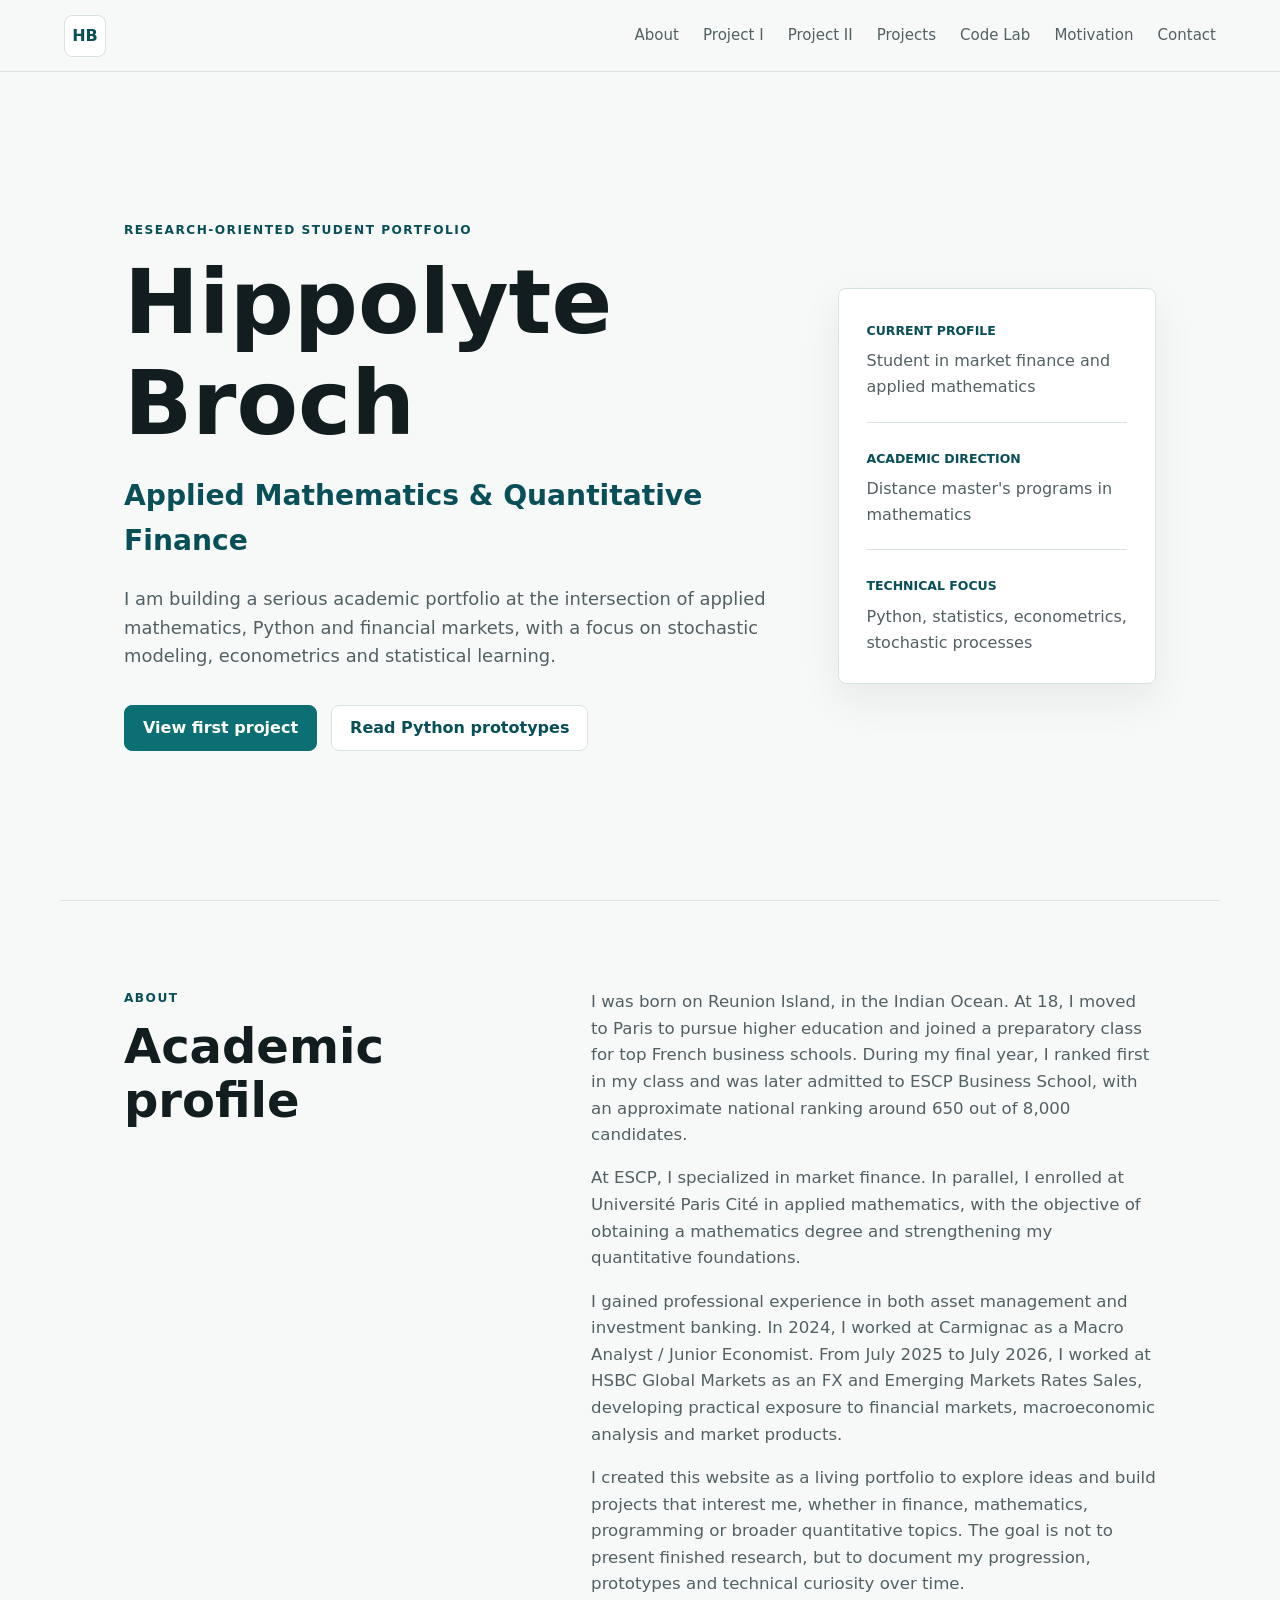
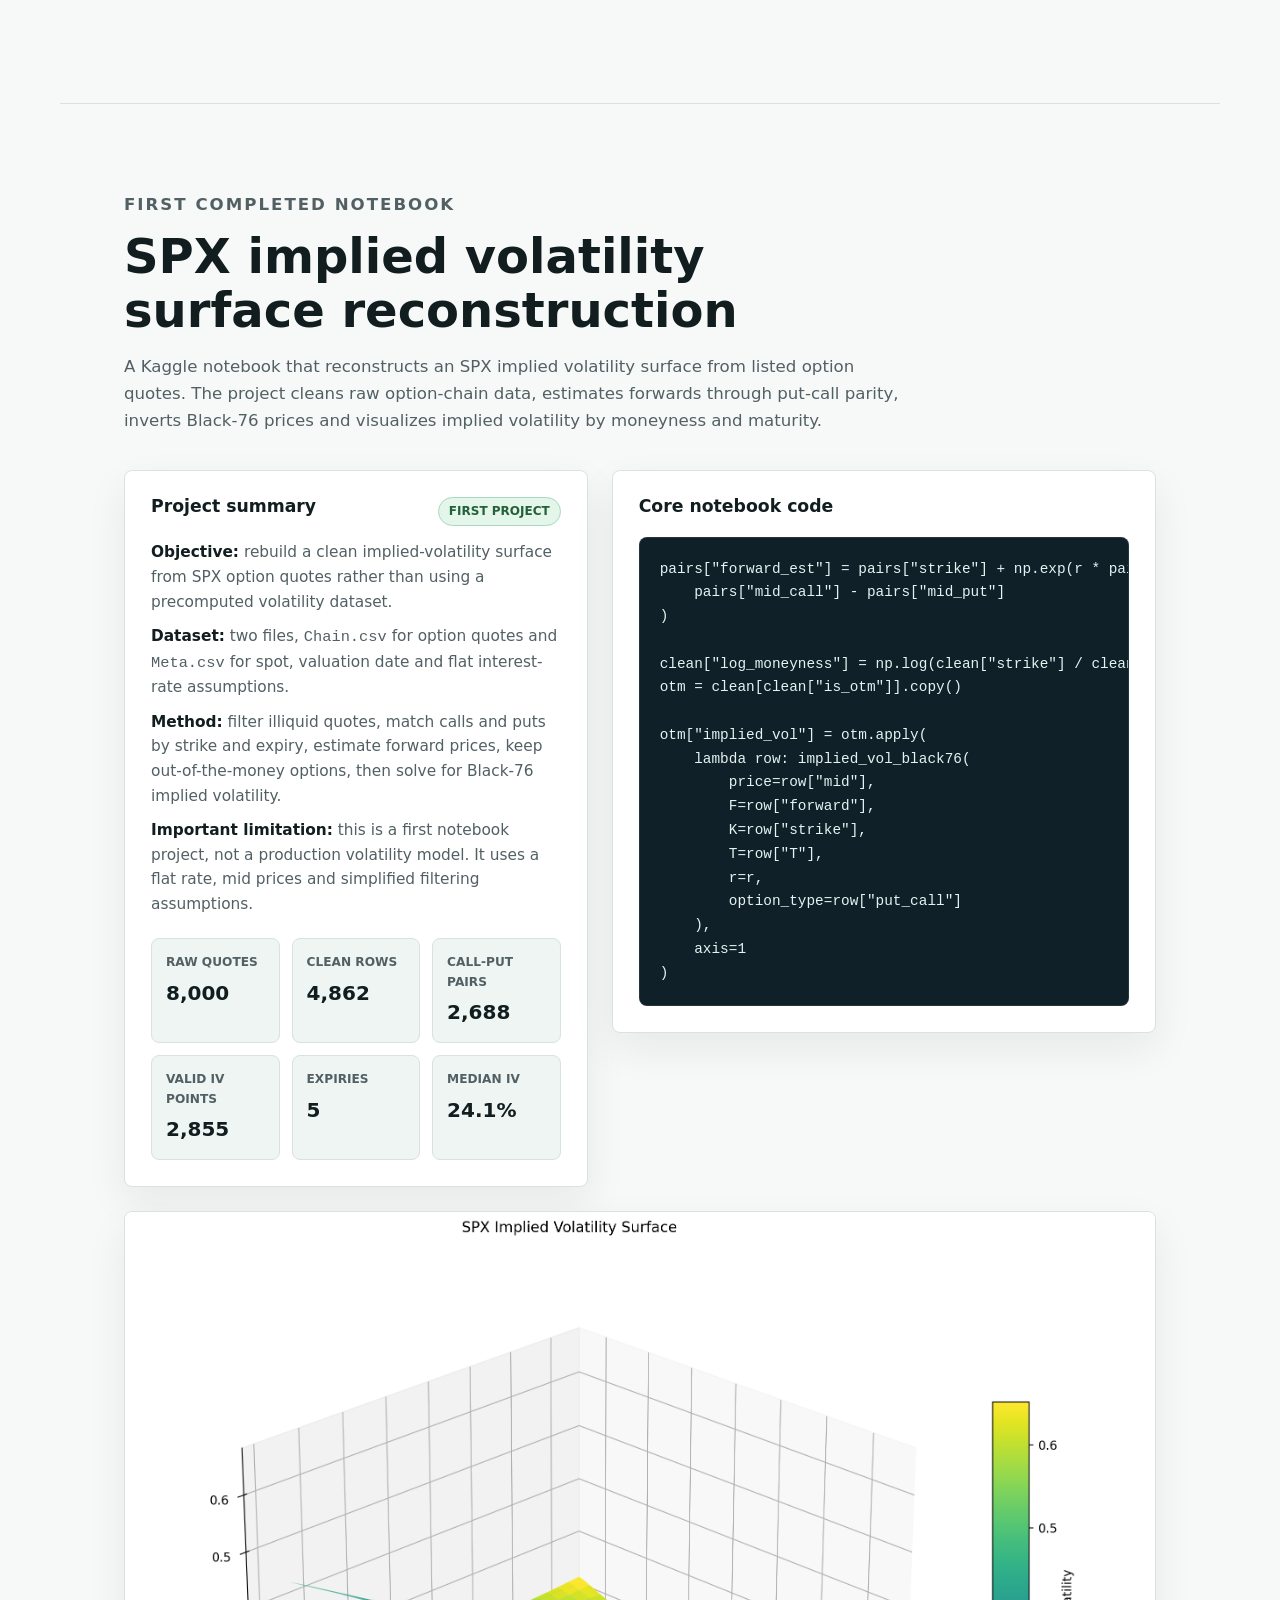
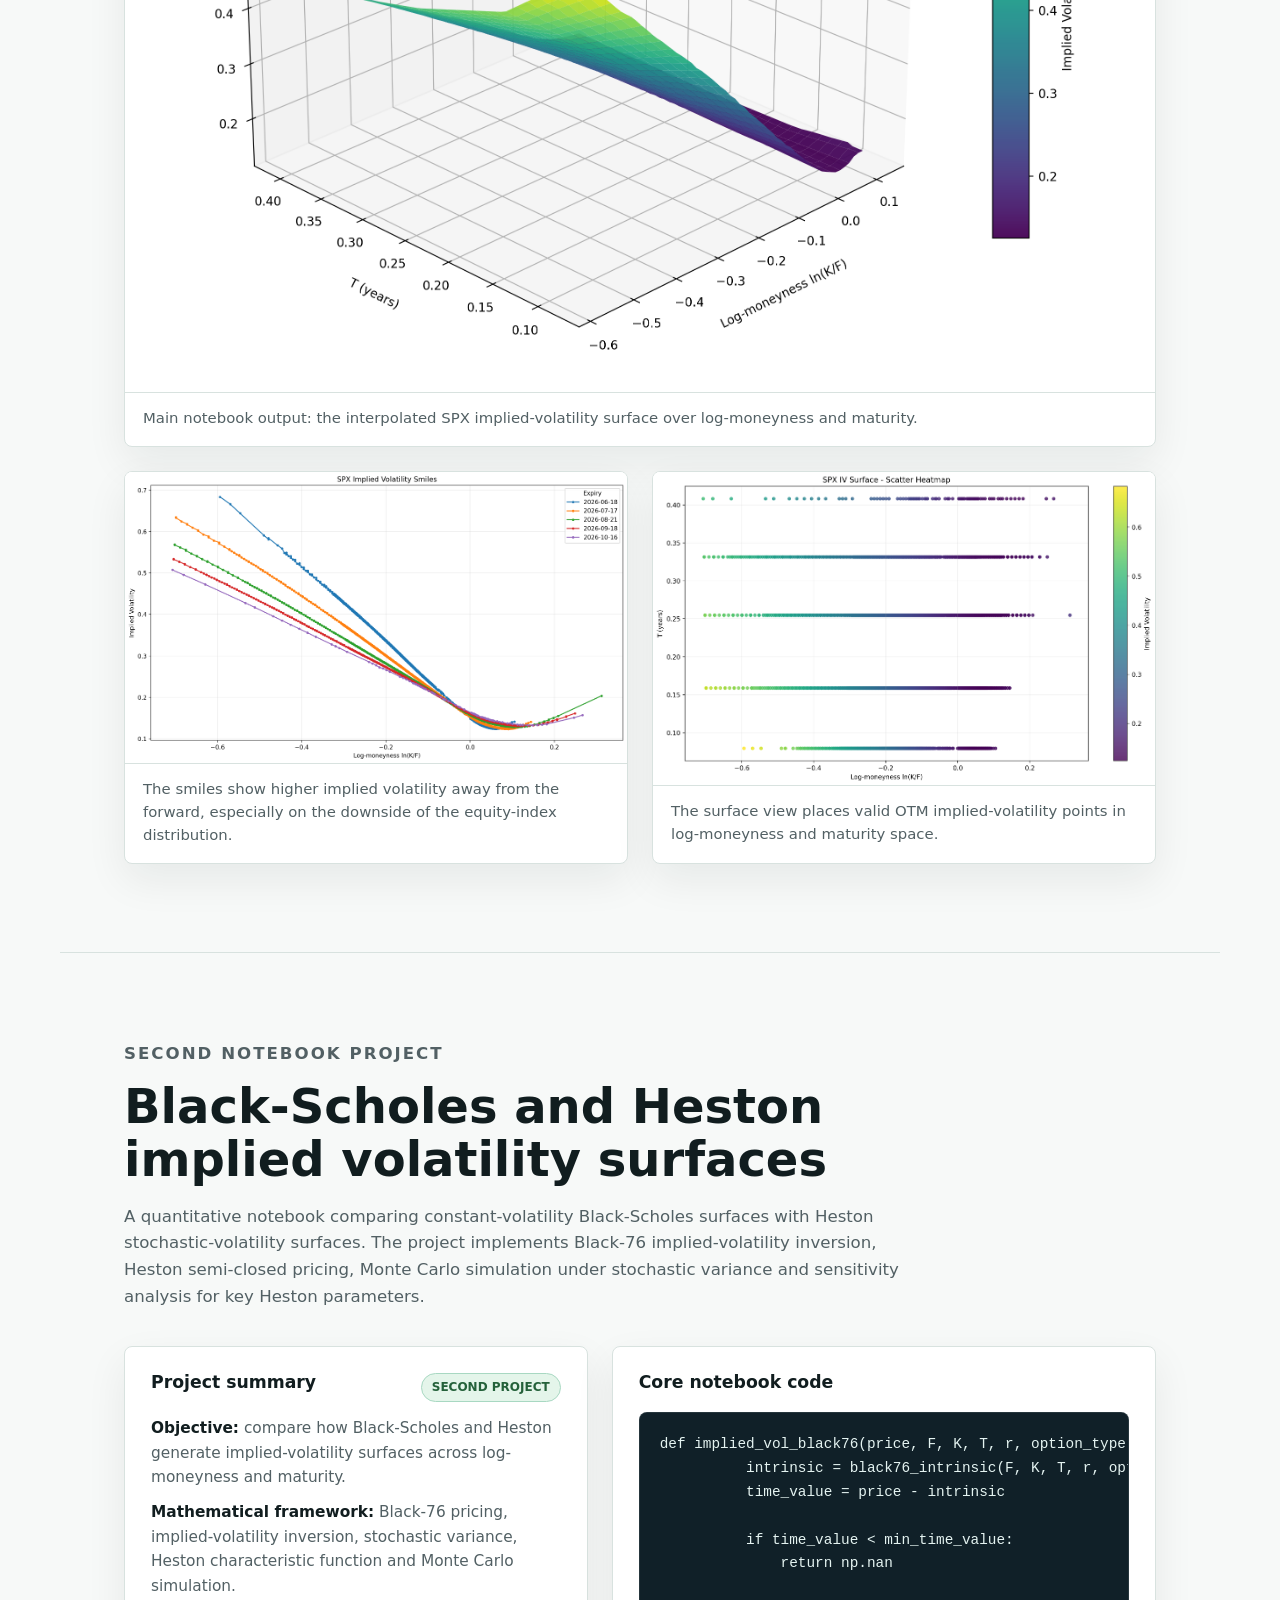
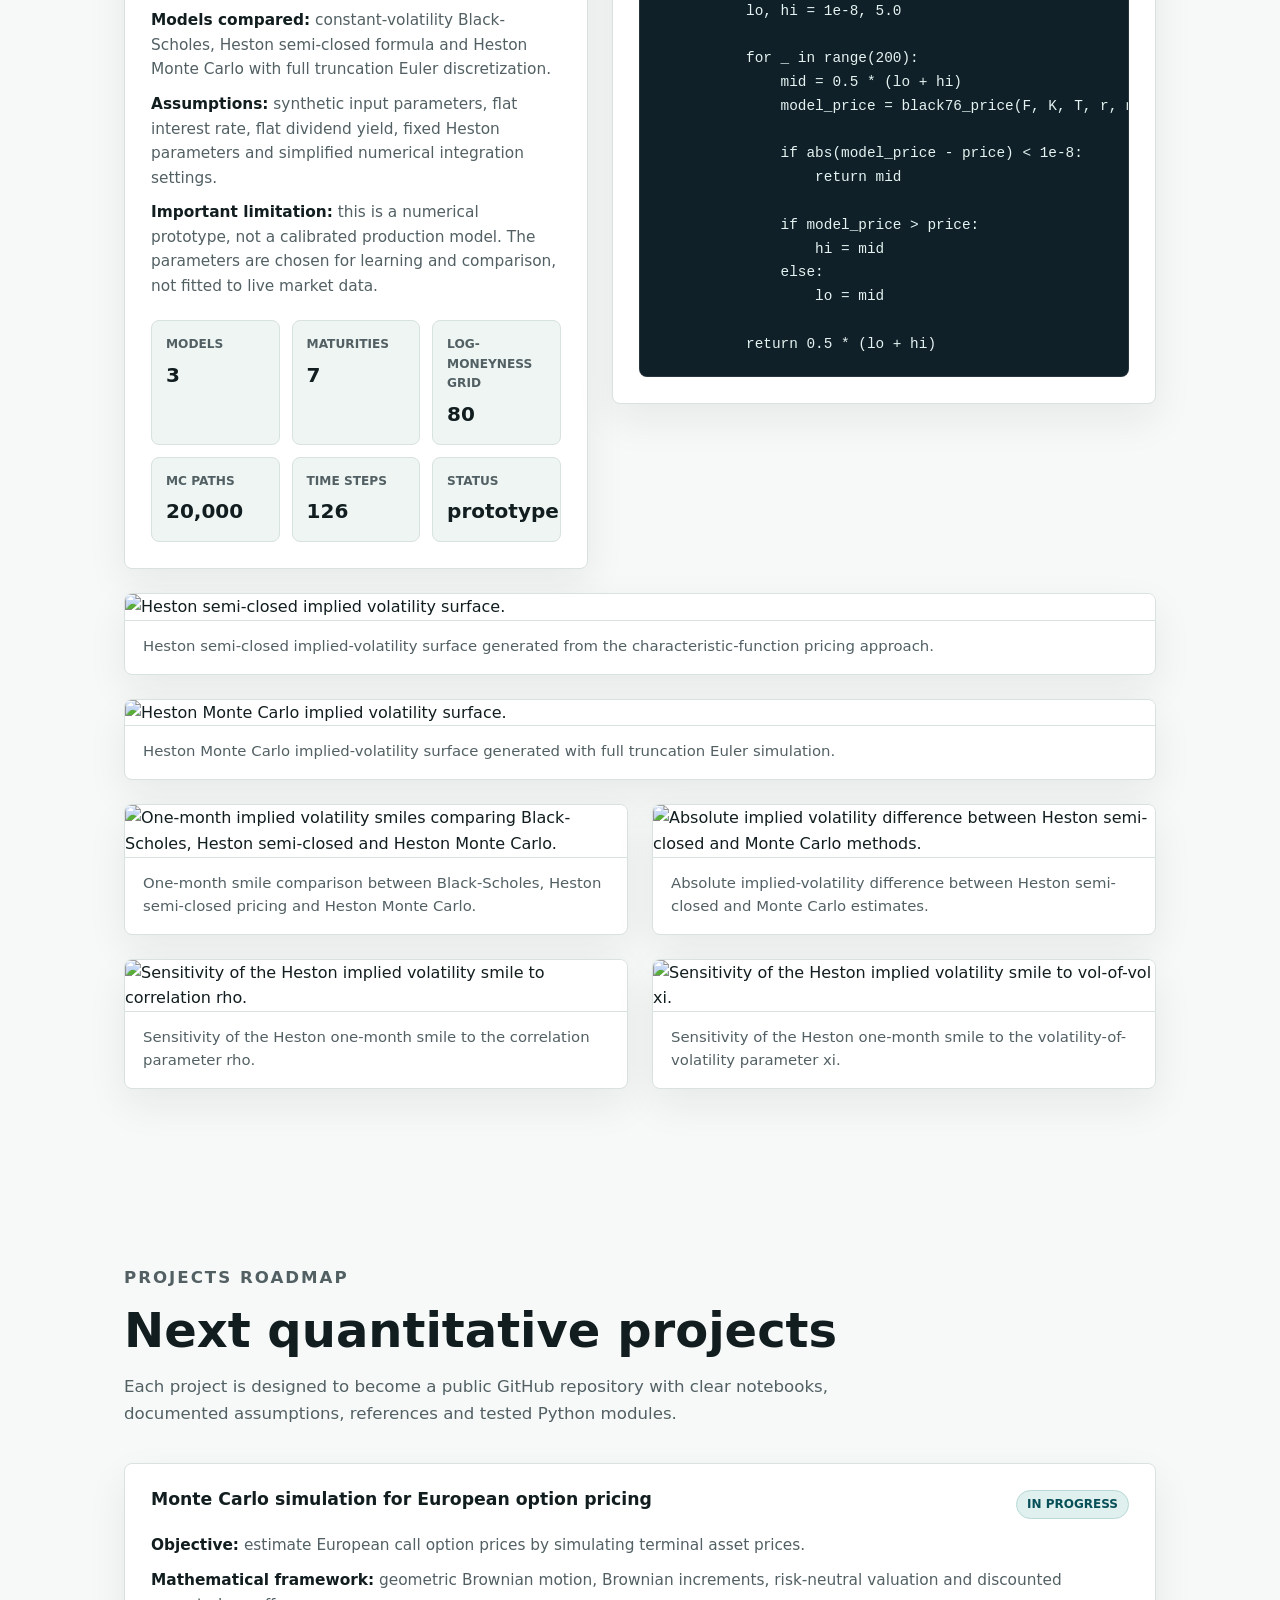
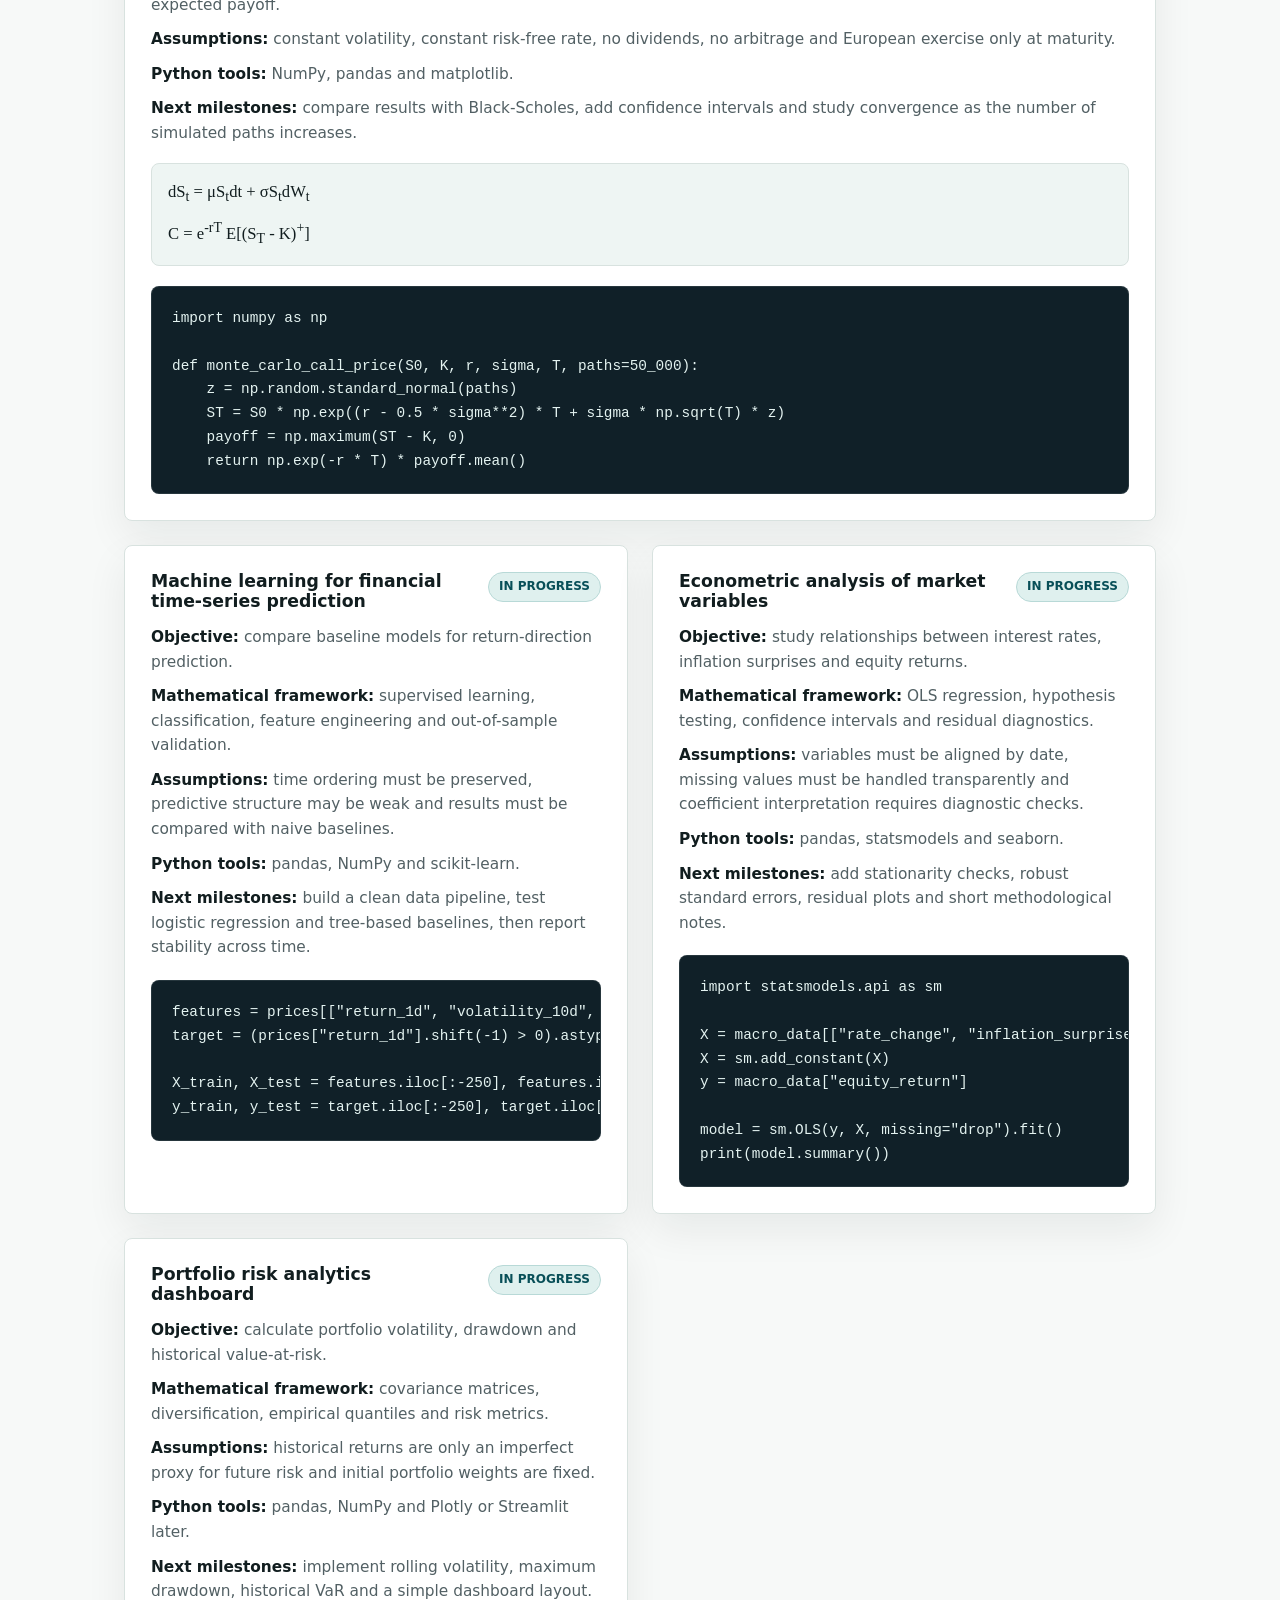
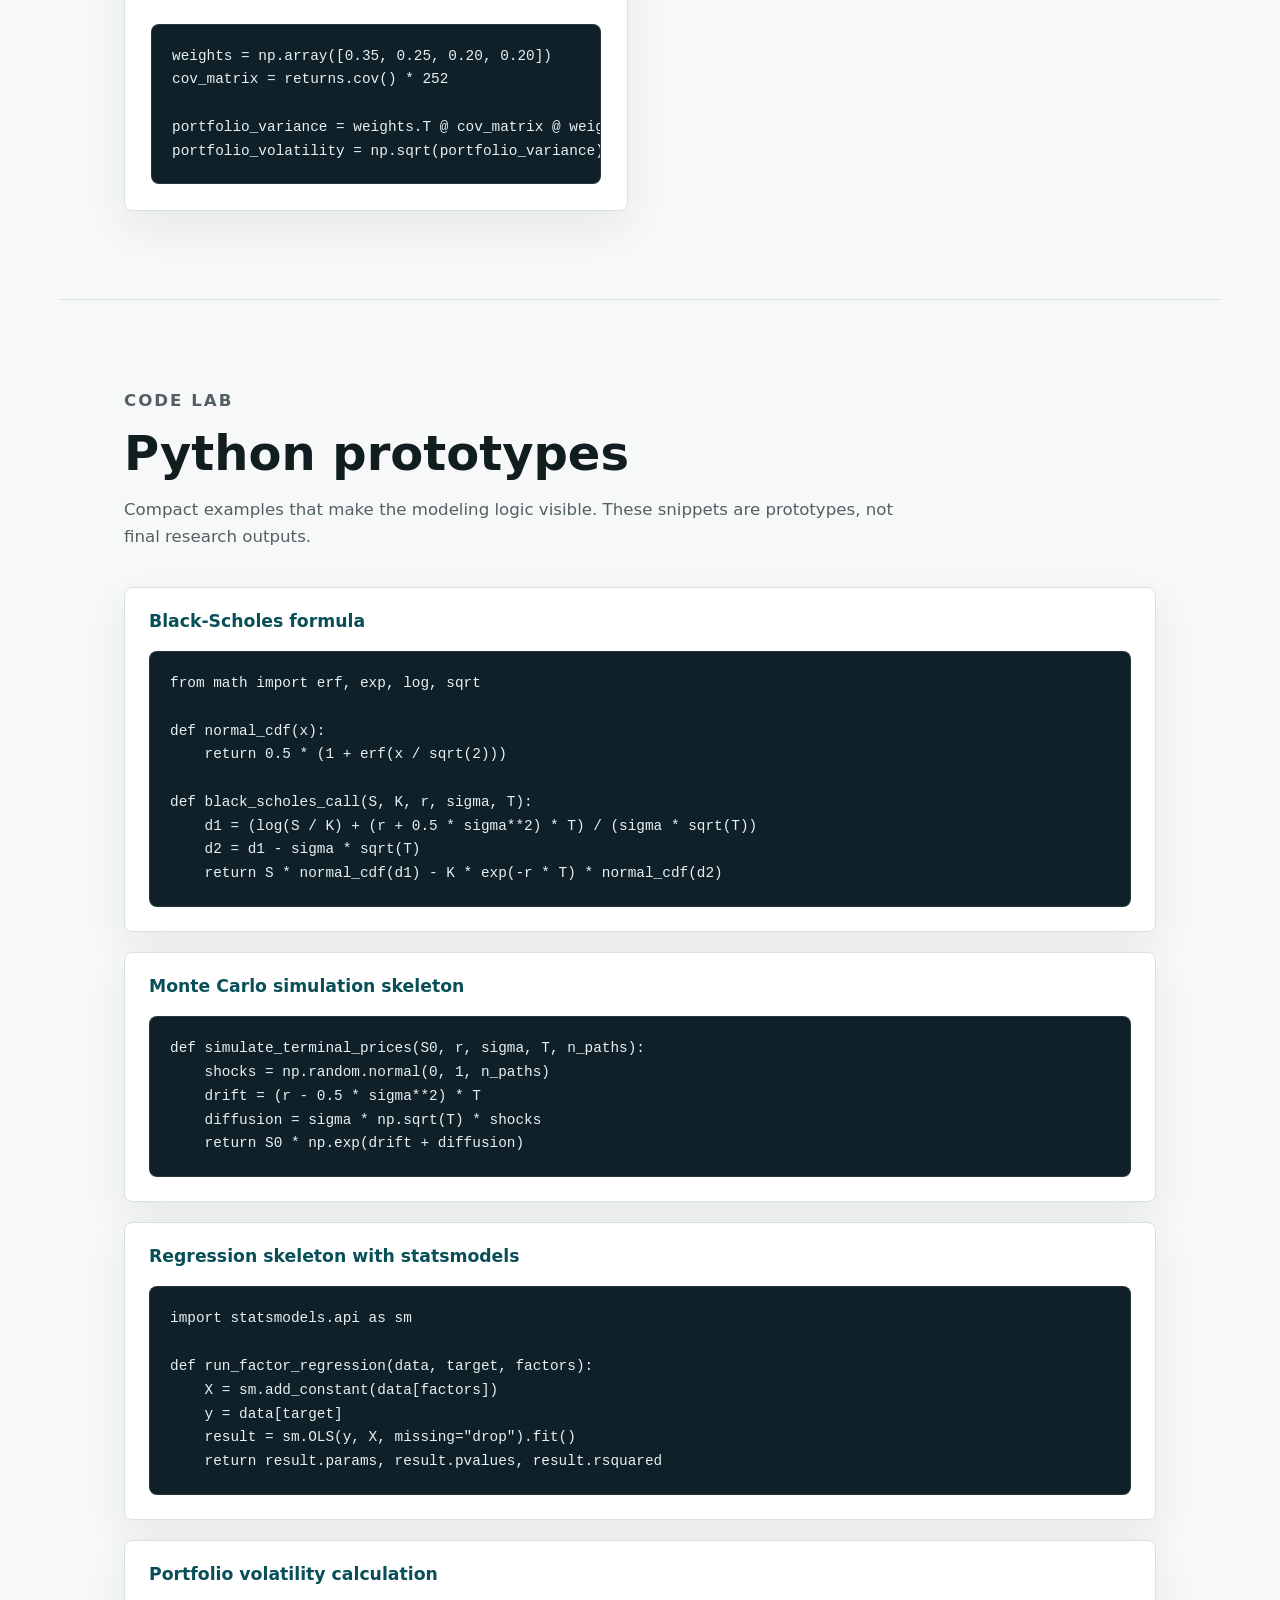
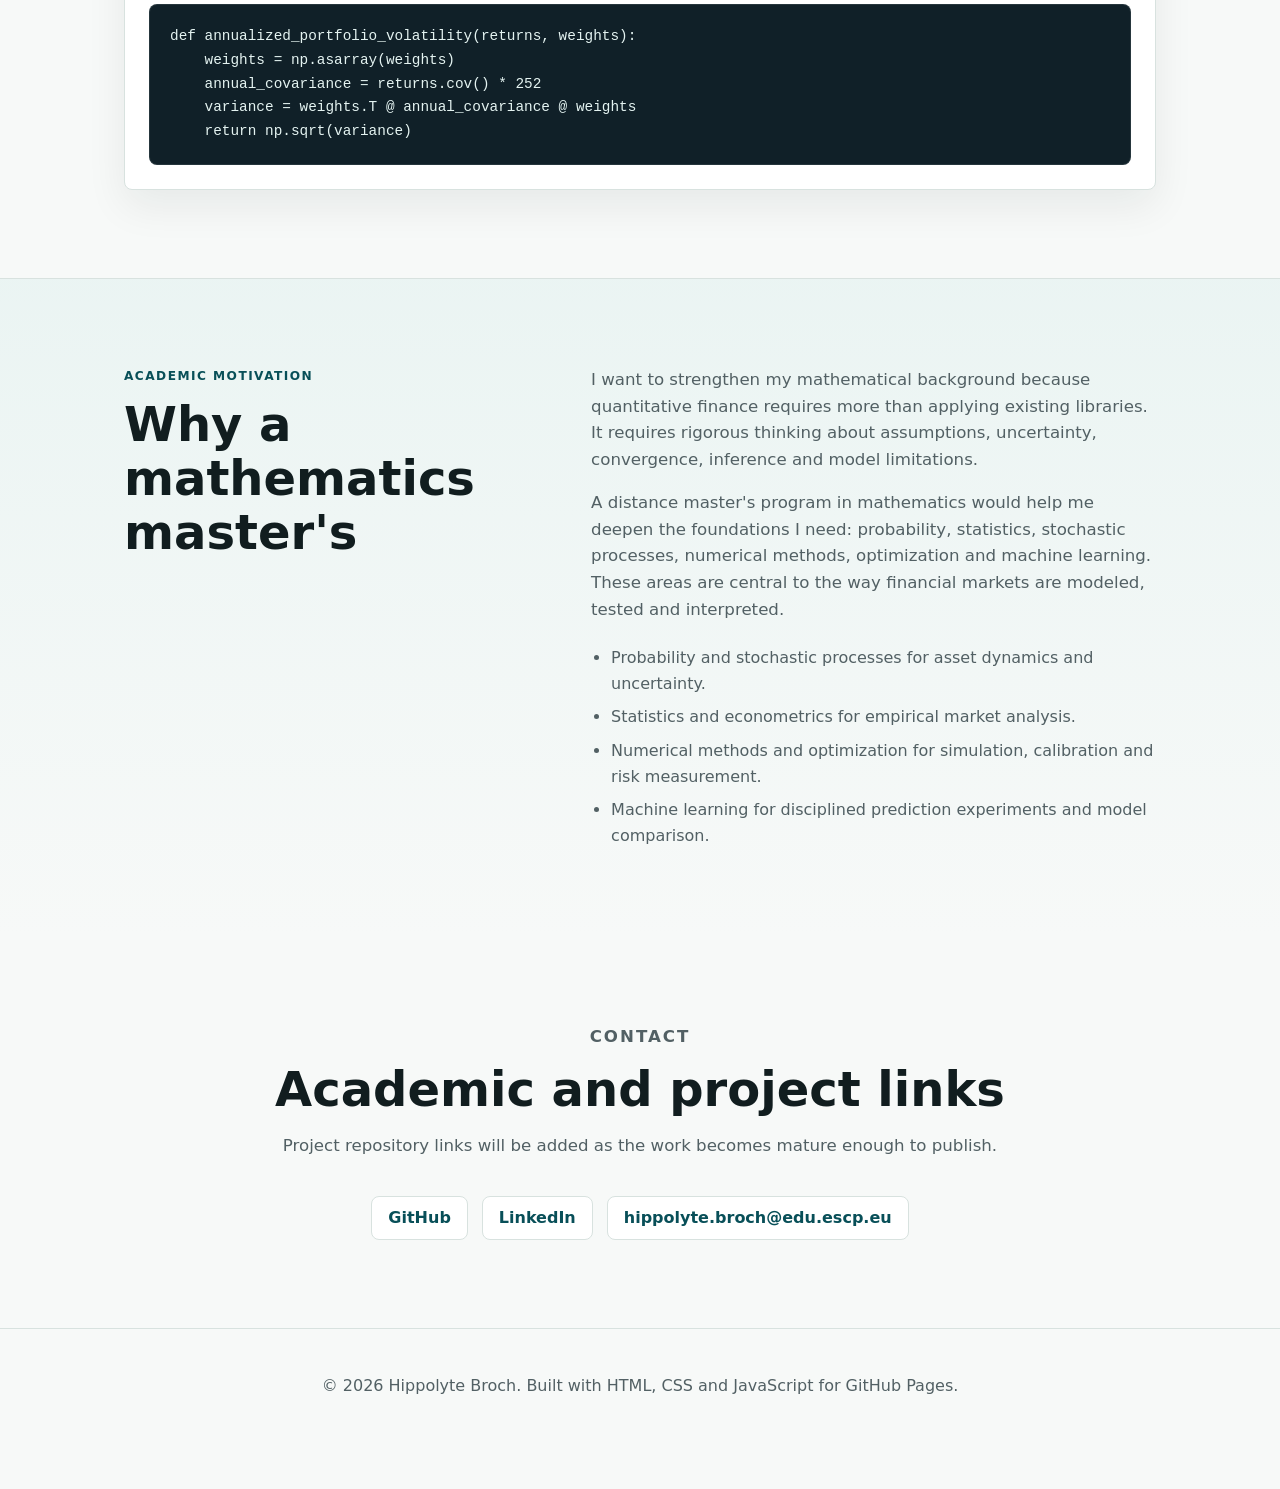
==== commit ffead5ae: "Add second project section and update project links Updated project links and added a new section fo" ====
--- a/index.html
+++ b/index.html
@@ -23,7 +23,8 @@
 
       <nav class="site-nav" aria-label="Main navigation">
         <a href="#about">About</a>
-        <a href="#first-project">First Project</a>
+        <a href="#first-project">Project I</a>
+        <a href="#second-project">Project II</a>
         <a href="#projects">Projects</a>
         <a href="#code-lab">Code Lab</a>
         <a href="#motivation">Motivation</a>
@@ -184,7 +185,132 @@
           </figure>
         </div>
       </section>
-
+      <section id="second-project" class="section project-report">
+        <div class="section-heading">
+          <p class="eyebrow">Second notebook project</p>
+          <h2>Black-Scholes and Heston implied volatility surfaces</h2>
+          <p>
+            A quantitative notebook comparing constant-volatility Black-Scholes surfaces with Heston
+            stochastic-volatility surfaces. The project implements Black-76 implied-volatility inversion,
+            Heston semi-closed pricing, Monte Carlo simulation under stochastic variance and sensitivity
+            analysis for key Heston parameters.
+          </p>
+        </div>
+      
+        <div class="report-layout">
+          <article class="report-card">
+            <div class="card-heading">
+              <h3>Project summary</h3>
+              <span class="status complete">second project</span>
+            </div>
+      
+            <div class="project-notes">
+              <p><strong>Objective:</strong> compare how Black-Scholes and Heston generate implied-volatility surfaces across log-moneyness and maturity.</p>
+              <p><strong>Mathematical framework:</strong> Black-76 pricing, implied-volatility inversion, stochastic variance, Heston characteristic function and Monte Carlo simulation.</p>
+              <p><strong>Models compared:</strong> constant-volatility Black-Scholes, Heston semi-closed formula and Heston Monte Carlo with full truncation Euler discretization.</p>
+              <p><strong>Assumptions:</strong> synthetic input parameters, flat interest rate, flat dividend yield, fixed Heston parameters and simplified numerical integration settings.</p>
+              <p><strong>Important limitation:</strong> this is a numerical prototype, not a calibrated production model. The parameters are chosen for learning and comparison, not fitted to live market data.</p>
+            </div>
+      
+            <div class="metric-grid">
+              <div>
+                <span>Models</span>
+                <strong>3</strong>
+              </div>
+              <div>
+                <span>Maturities</span>
+                <strong>7</strong>
+              </div>
+              <div>
+                <span>Log-moneyness grid</span>
+                <strong>80</strong>
+              </div>
+              <div>
+                <span>MC paths</span>
+                <strong>20,000</strong>
+              </div>
+              <div>
+                <span>Time steps</span>
+                <strong>126</strong>
+              </div>
+              <div>
+                <span>Status</span>
+                <strong>prototype</strong>
+              </div>
+            </div>
+          </article>
+      
+          <article class="report-card">
+            <h3>Core notebook code</h3>
+            <pre><code class="language-python">def implied_vol_black76(price, F, K, T, r, option_type):
+          intrinsic = black76_intrinsic(F, K, T, r, option_type)
+          time_value = price - intrinsic
+      
+          if time_value &lt; min_time_value:
+              return np.nan
+      
+          lo, hi = 1e-8, 5.0
+      
+          for _ in range(200):
+              mid = 0.5 * (lo + hi)
+              model_price = black76_price(F, K, T, r, mid, option_type)
+      
+              if abs(model_price - price) &lt; 1e-8:
+                  return mid
+      
+              if model_price &gt; price:
+                  hi = mid
+              else:
+                  lo = mid
+      
+          return 0.5 * (lo + hi)</code></pre>
+          </article>
+        </div>
+      
+        <div class="output-grid">
+          <figure class="output-card wide-output main-output">
+            <img src="heston_semiclosed_surface.png" alt="Heston semi-closed implied volatility surface." />
+            <figcaption>
+              Heston semi-closed implied-volatility surface generated from the characteristic-function pricing approach.
+            </figcaption>
+          </figure>
+      
+          <figure class="output-card wide-output">
+            <img src="heston_montecarlo_surface.png" alt="Heston Monte Carlo implied volatility surface." />
+            <figcaption>
+              Heston Monte Carlo implied-volatility surface generated with full truncation Euler simulation.
+            </figcaption>
+          </figure>
+      
+          <figure class="output-card">
+            <img src="smiles_comparison_1M.png" alt="One-month implied volatility smiles comparing Black-Scholes, Heston semi-closed and Heston Monte Carlo." />
+            <figcaption>
+              One-month smile comparison between Black-Scholes, Heston semi-closed pricing and Heston Monte Carlo.
+            </figcaption>
+          </figure>
+      
+          <figure class="output-card">
+            <img src="heston_semiclosed_vs_mc_iv_difference.png" alt="Absolute implied volatility difference between Heston semi-closed and Monte Carlo methods." />
+            <figcaption>
+              Absolute implied-volatility difference between Heston semi-closed and Monte Carlo estimates.
+            </figcaption>
+          </figure>
+      
+          <figure class="output-card">
+            <img src="heston_rho_sensitivity_1M.png" alt="Sensitivity of the Heston implied volatility smile to correlation rho." />
+            <figcaption>
+              Sensitivity of the Heston one-month smile to the correlation parameter rho.
+            </figcaption>
+          </figure>
+      
+          <figure class="output-card">
+            <img src="heston_xi_sensitivity_1M.png" alt="Sensitivity of the Heston implied volatility smile to vol-of-vol xi." />
+            <figcaption>
+              Sensitivity of the Heston one-month smile to the volatility-of-volatility parameter xi.
+            </figcaption>
+          </figure>
+        </div>
+      </section>
       <section id="projects" class="section">
         <div class="section-heading">
           <p class="eyebrow">Projects roadmap</p>
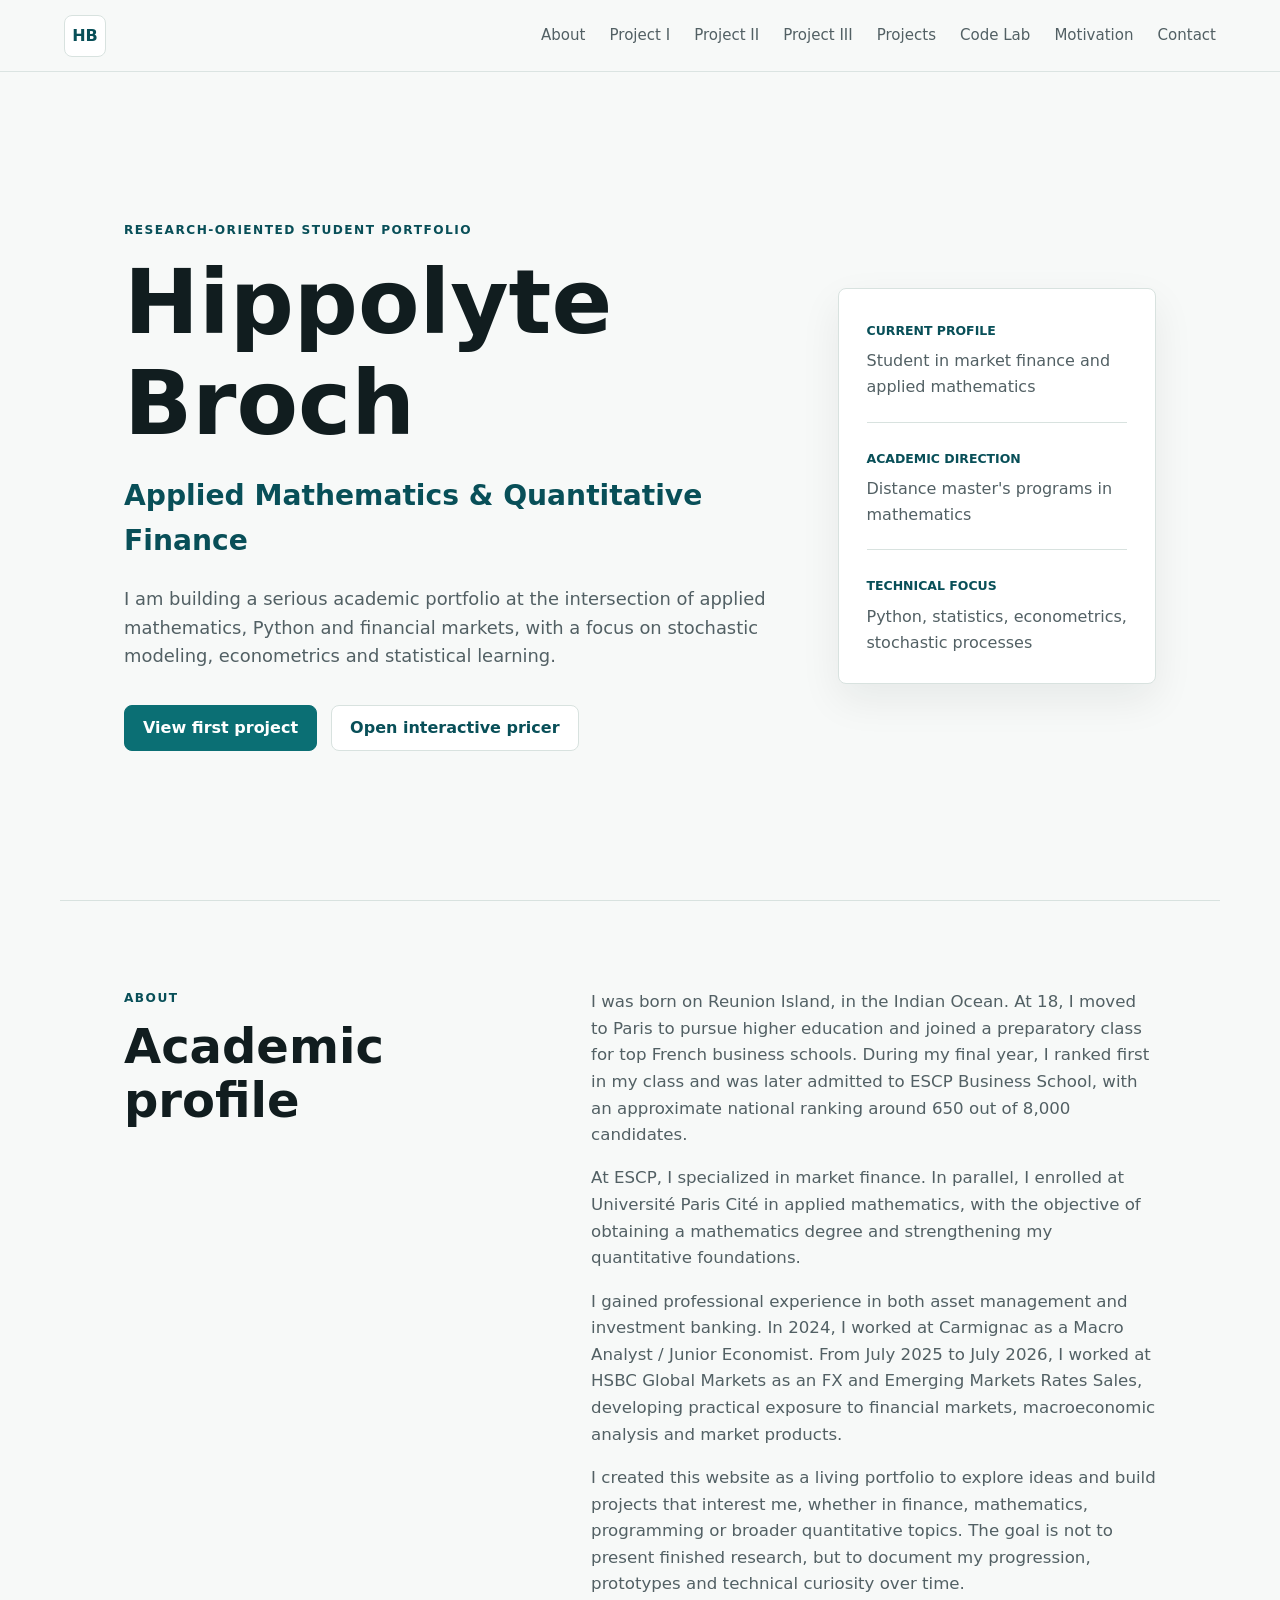
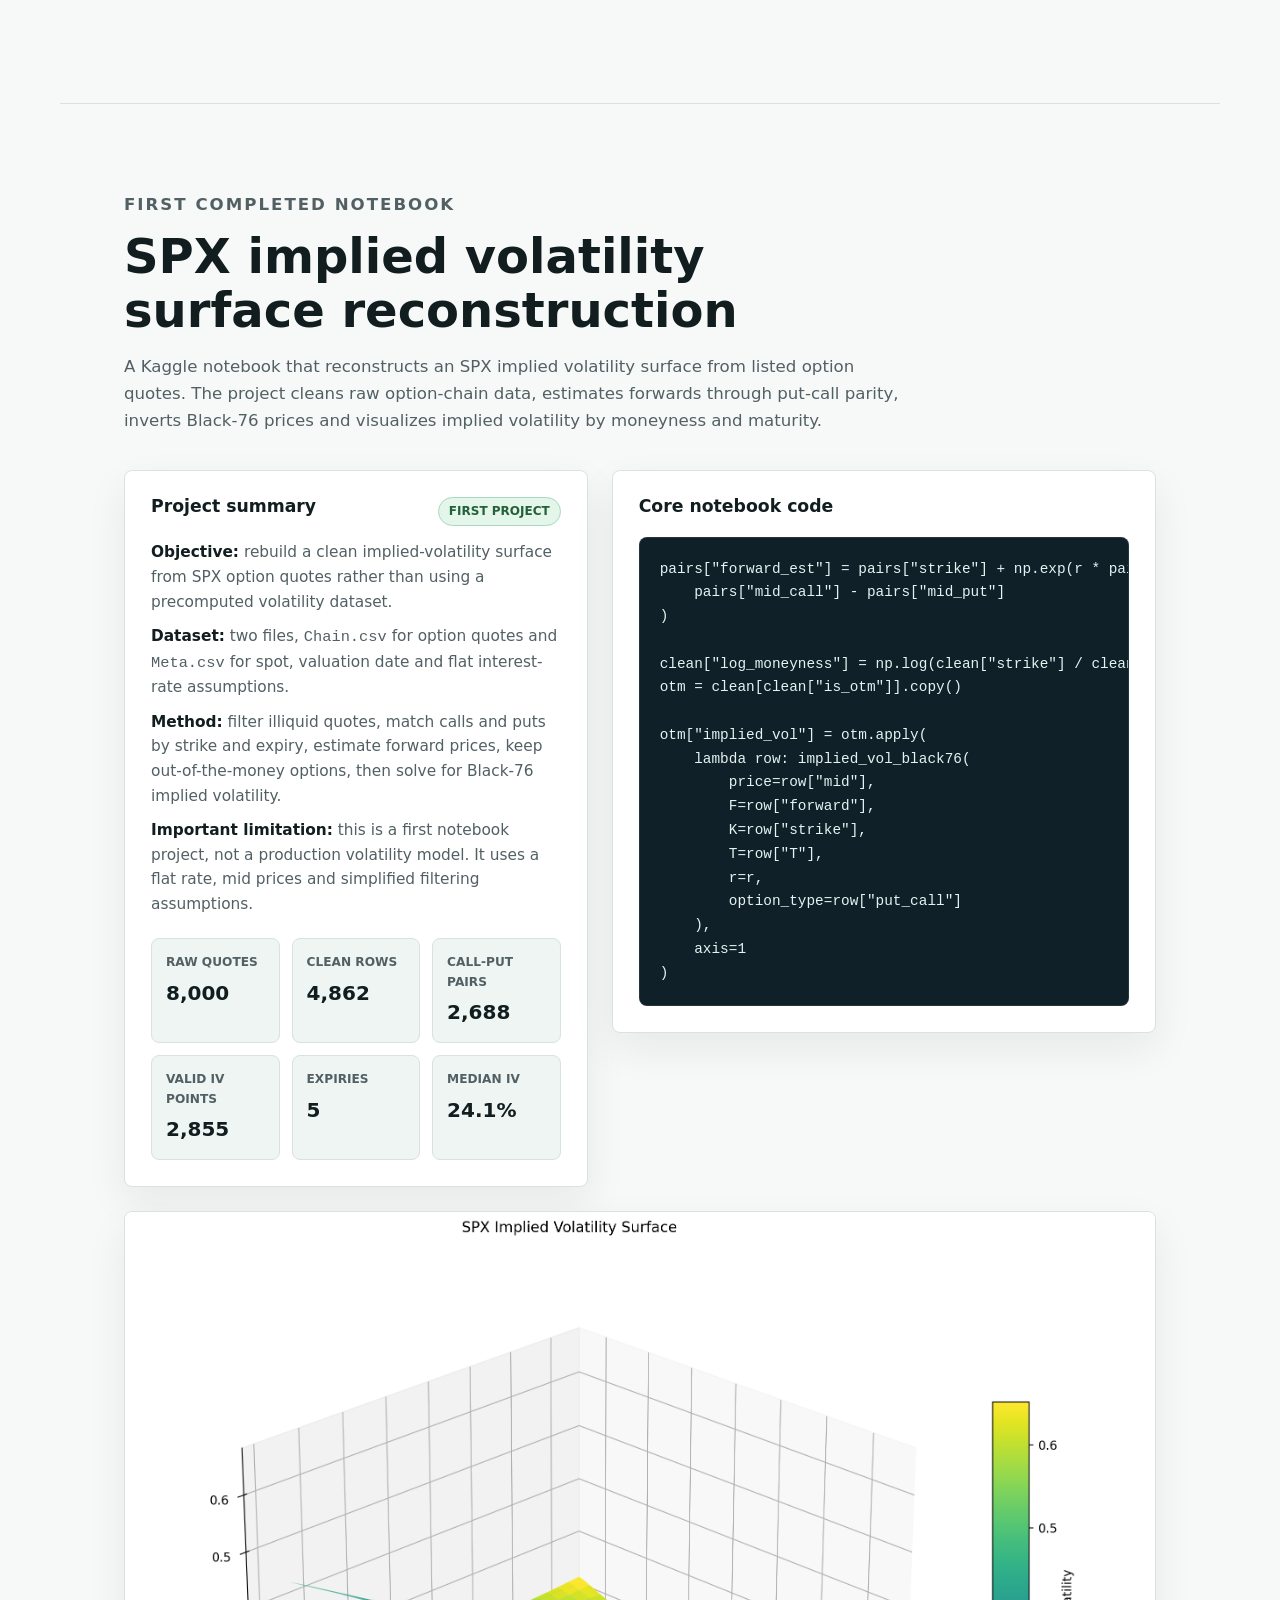
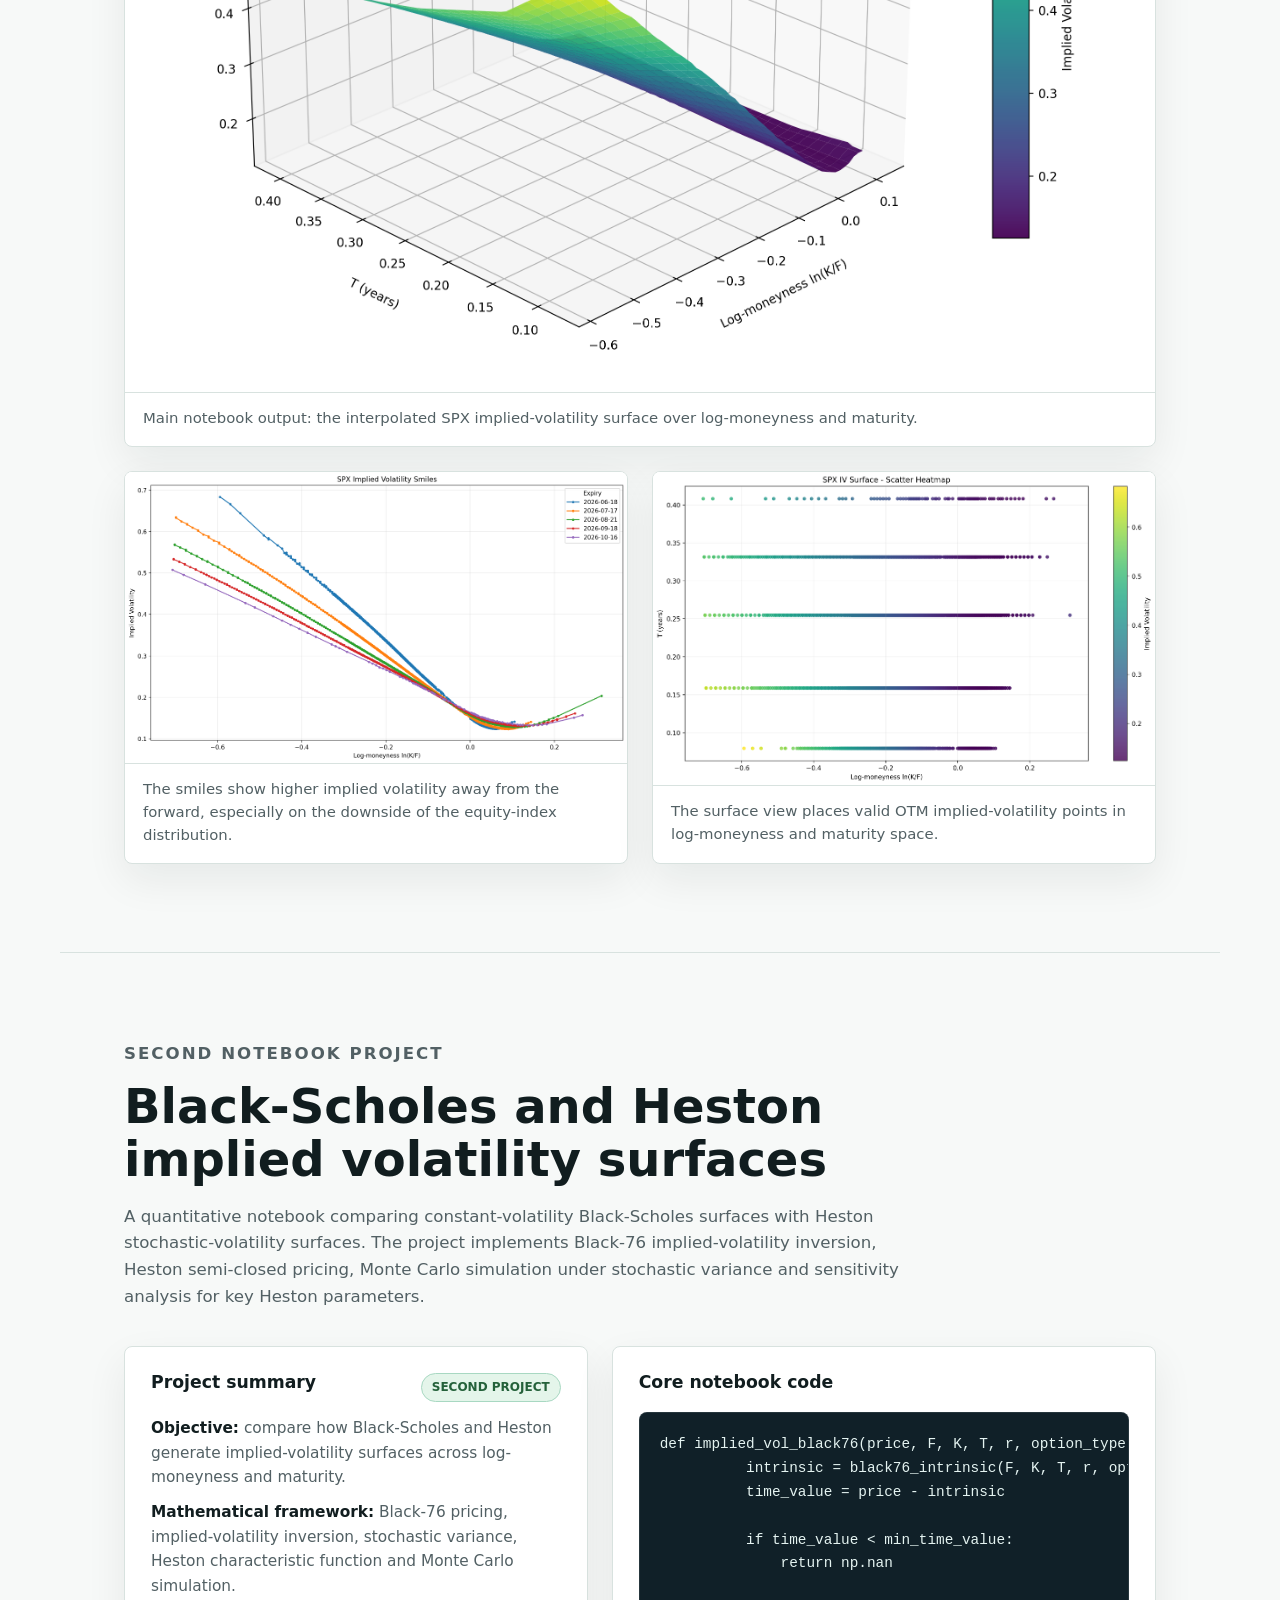
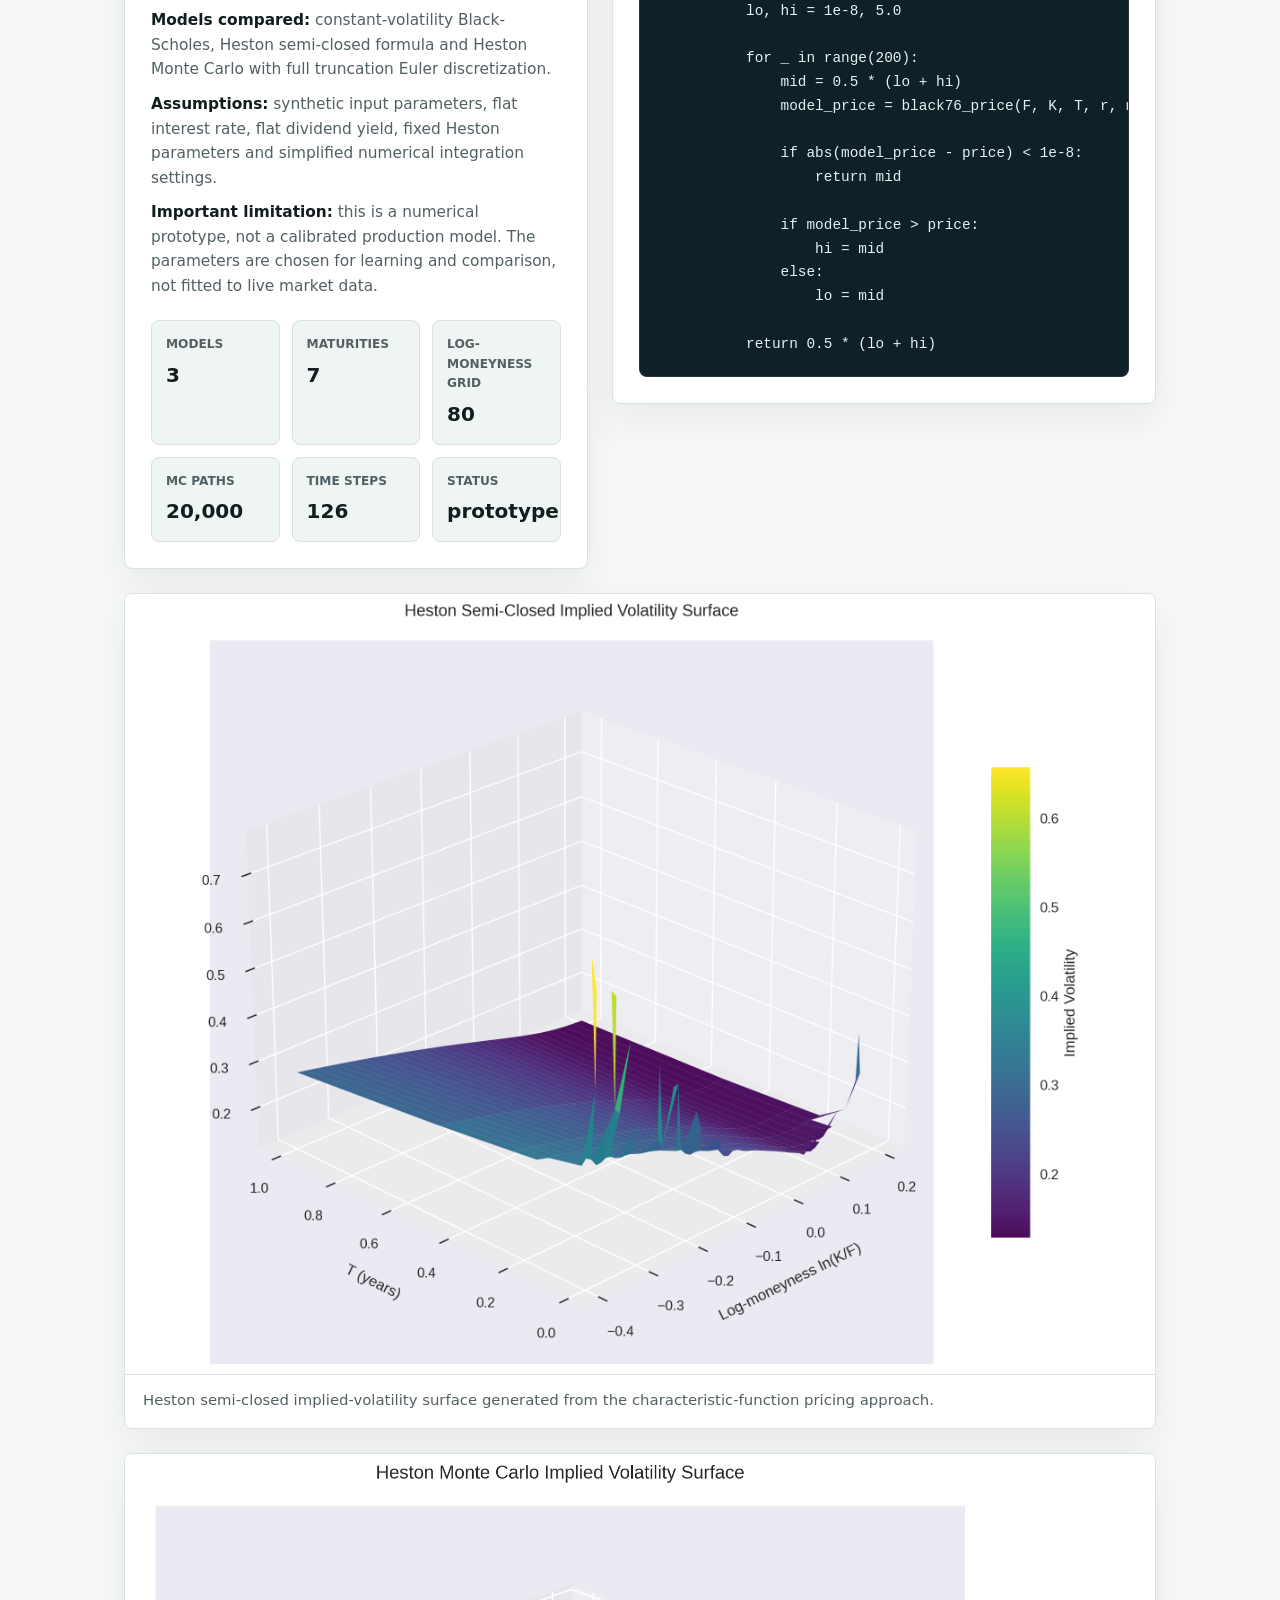
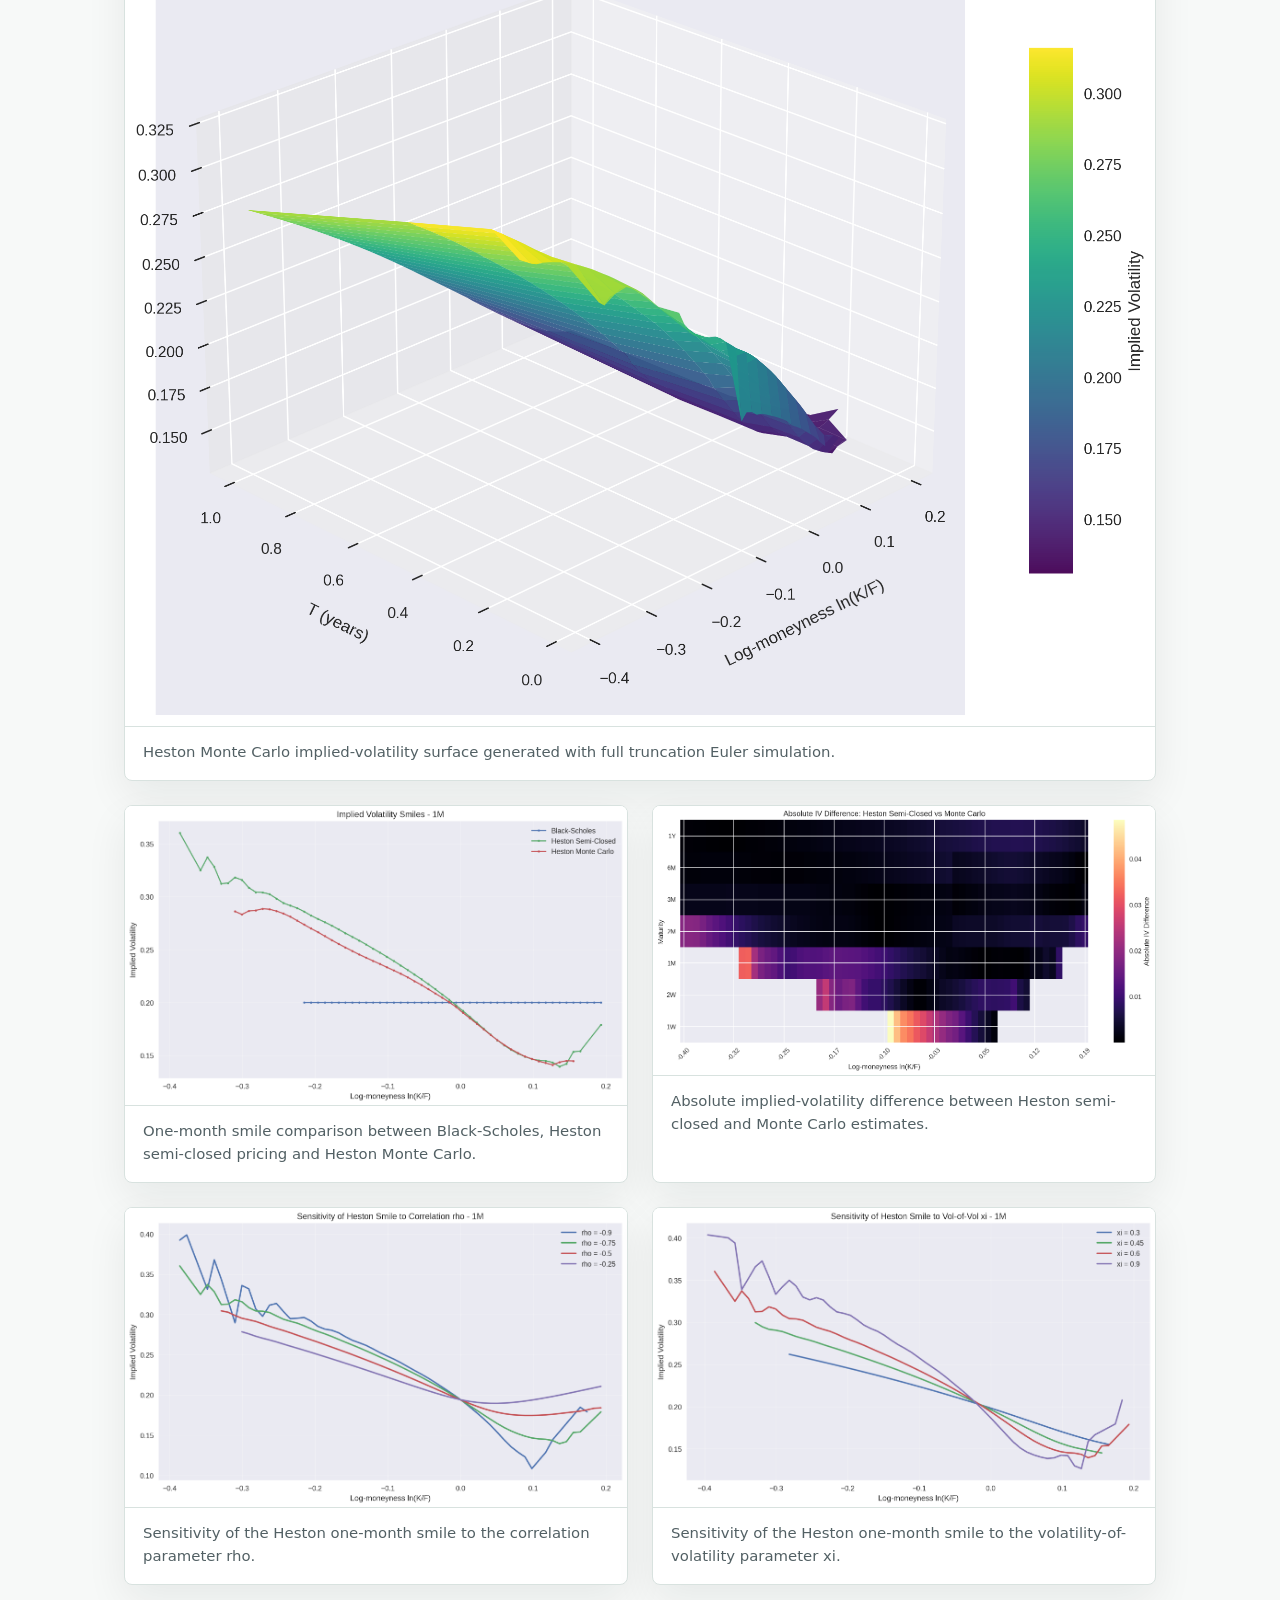
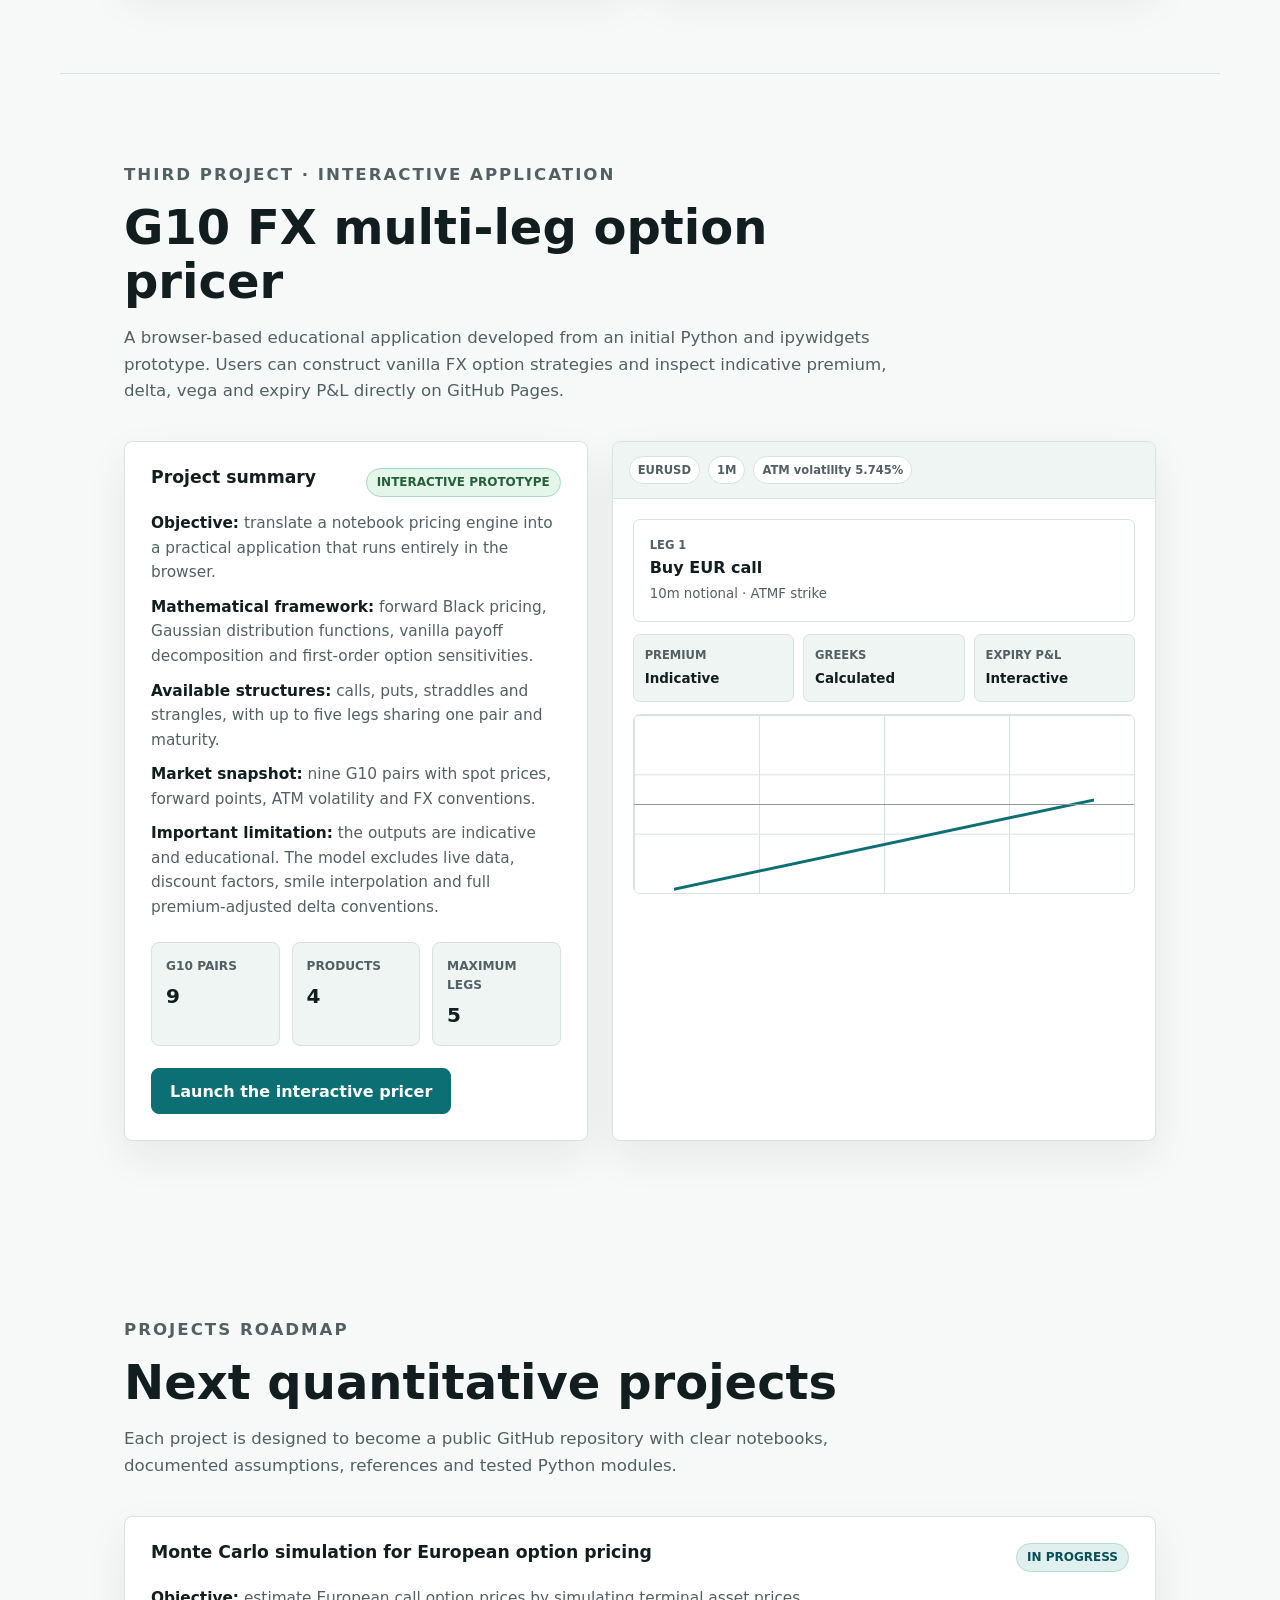
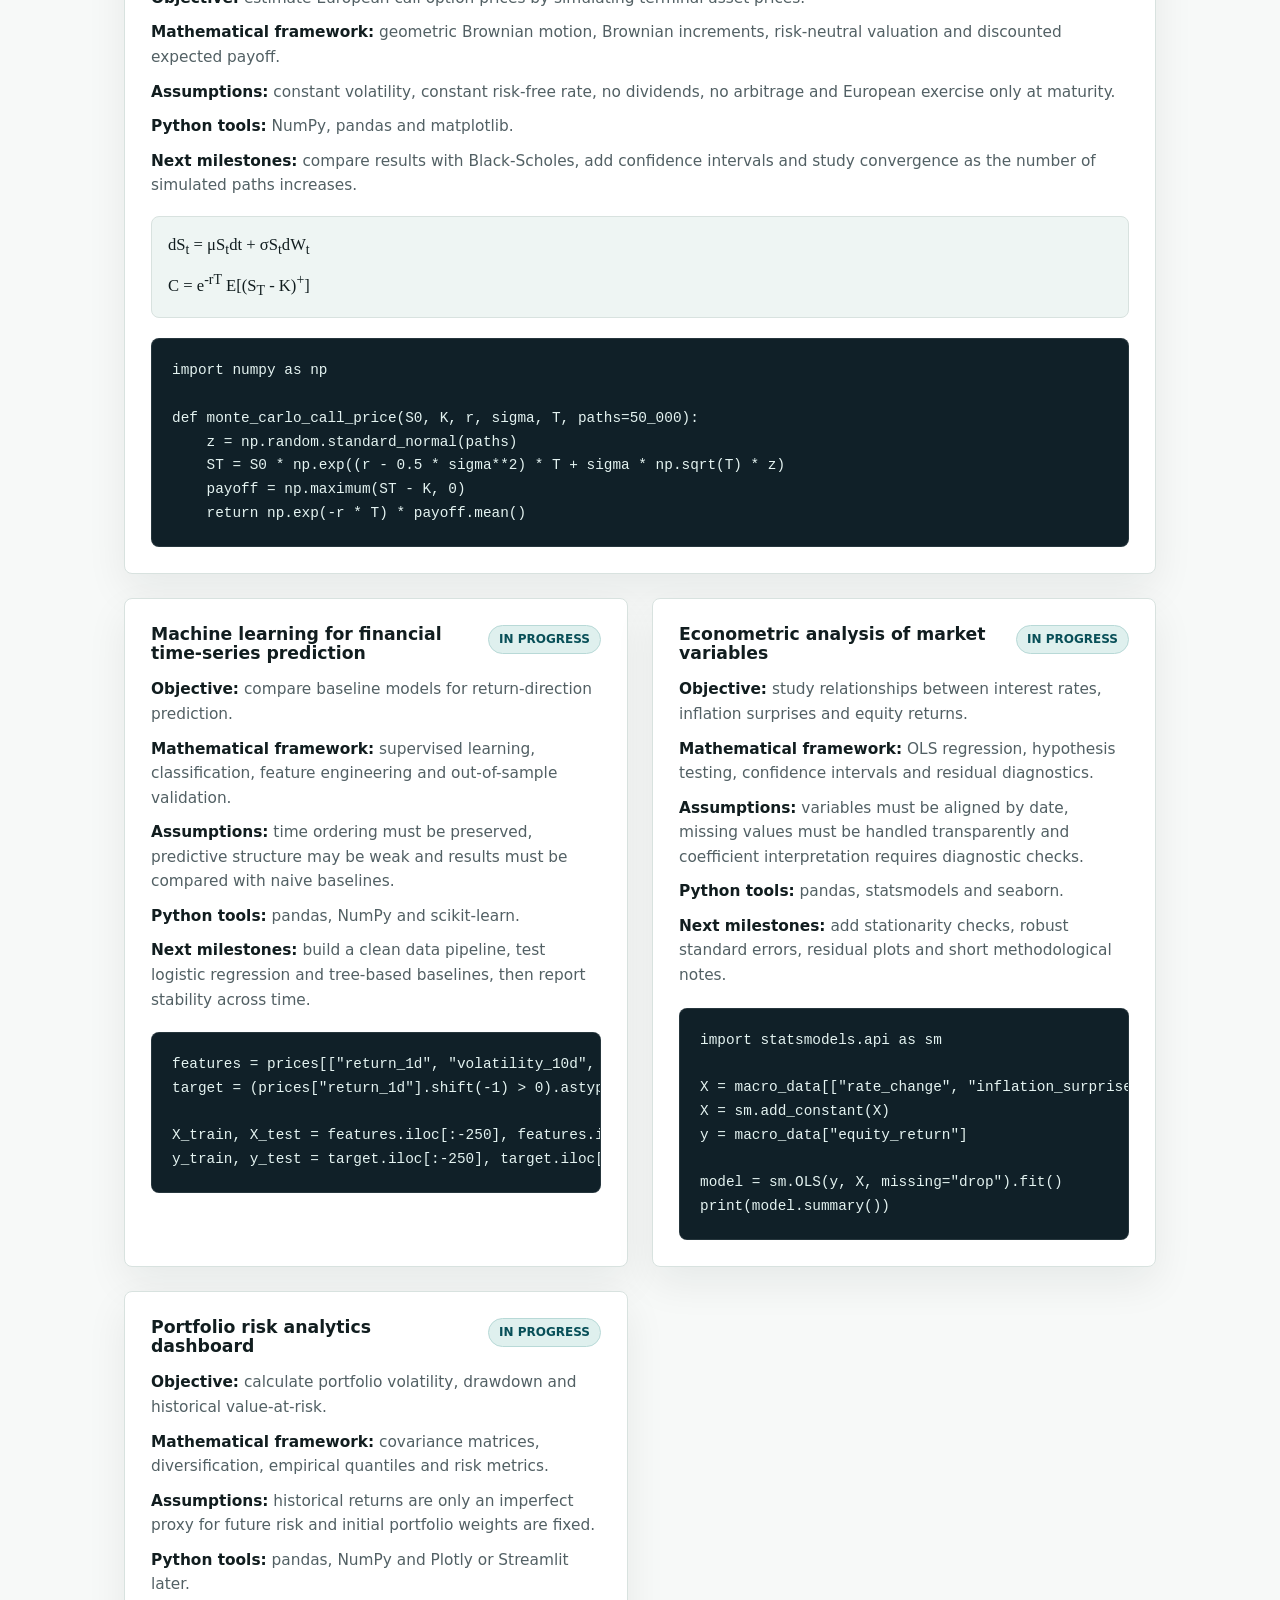
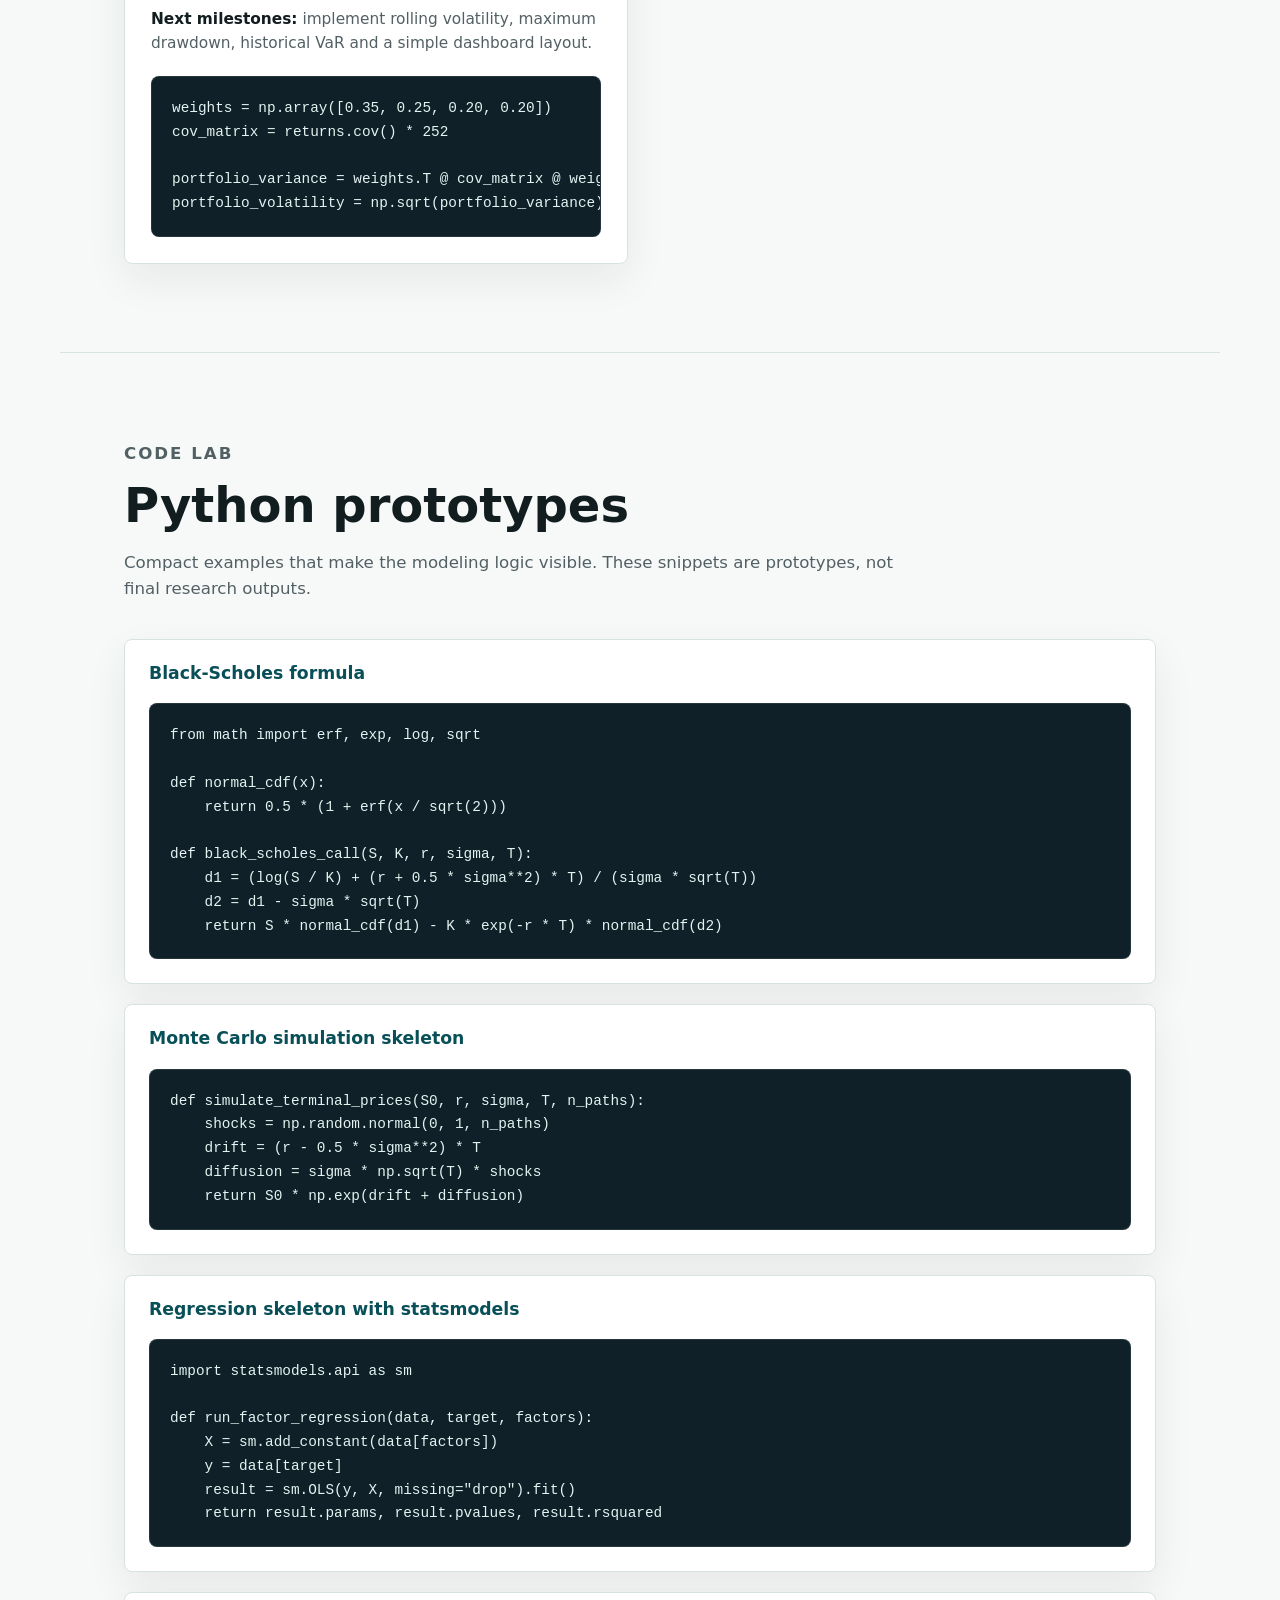
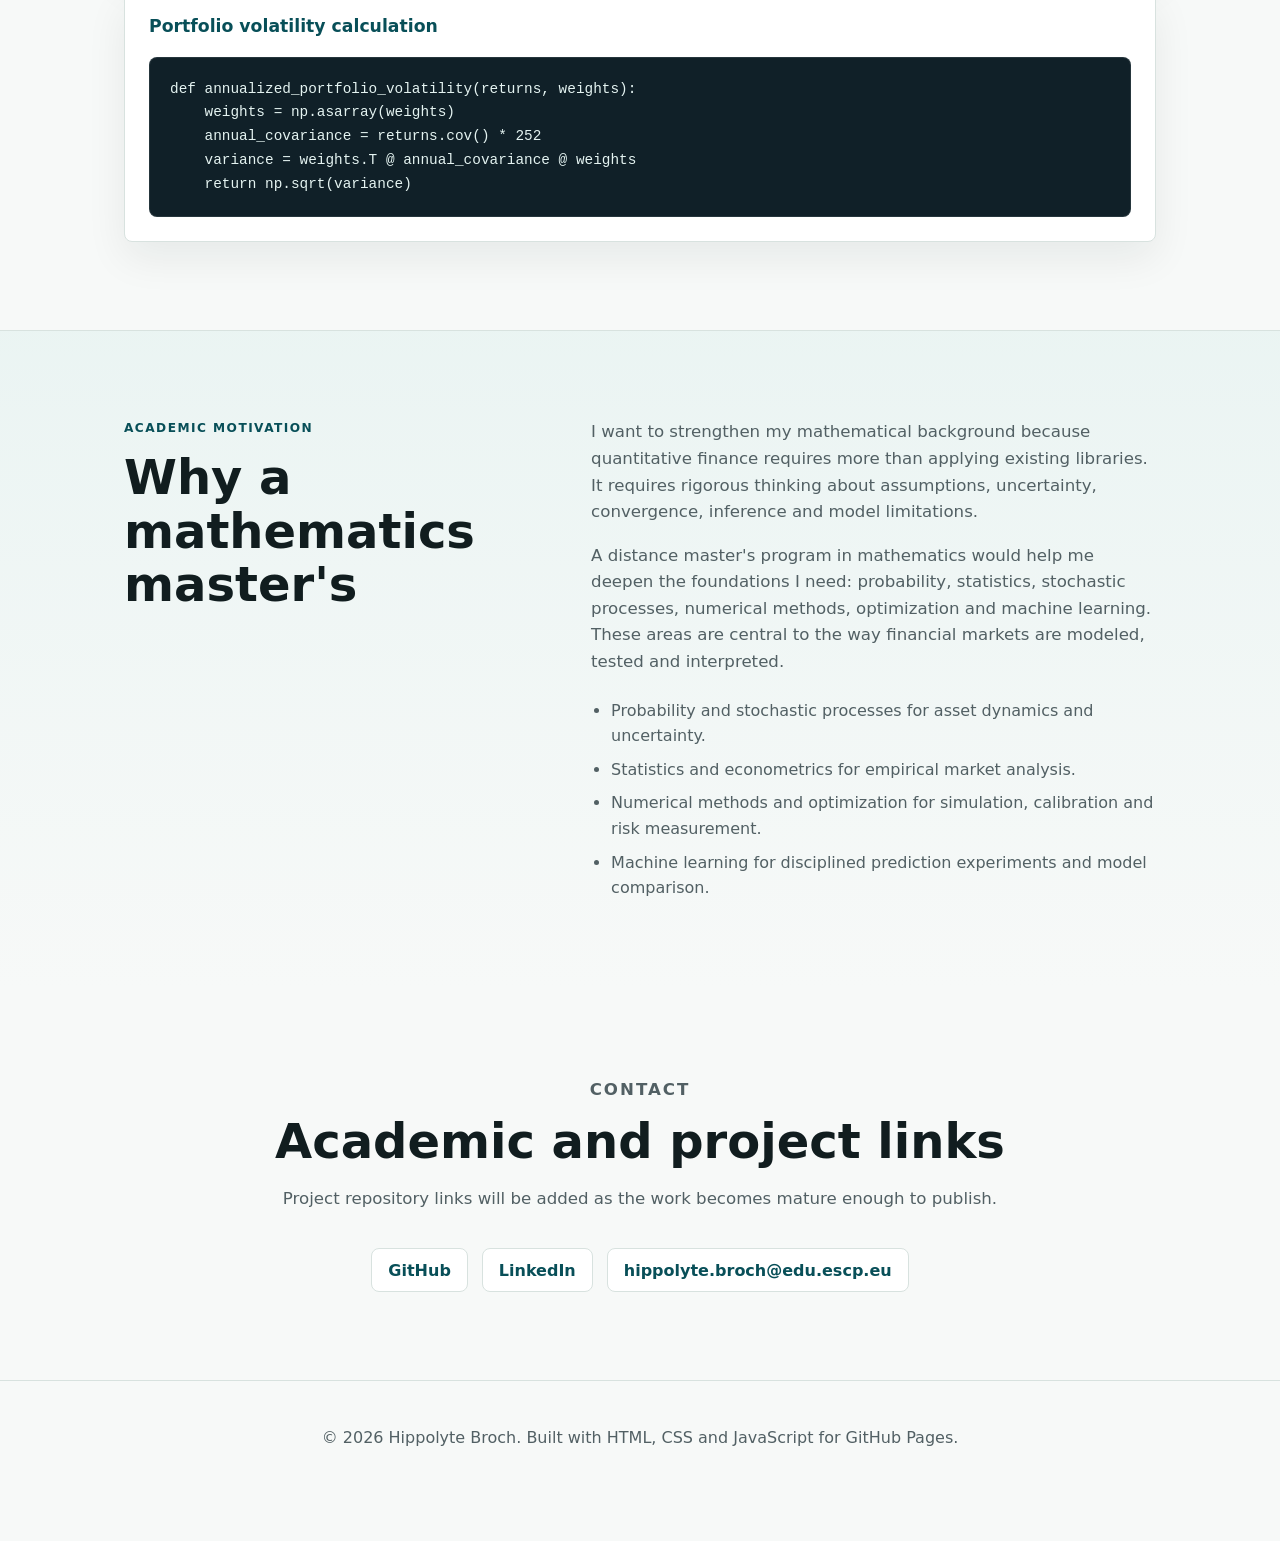
==== commit 7ff40d92: "Add files via upload" ====
--- a/index.html
+++ b/index.html
@@ -25,6 +25,7 @@
         <a href="#about">About</a>
         <a href="#first-project">Project I</a>
         <a href="#second-project">Project II</a>
+        <a href="#third-project">Project III</a>
         <a href="#projects">Projects</a>
         <a href="#code-lab">Code Lab</a>
         <a href="#motivation">Motivation</a>
@@ -46,7 +47,7 @@
 
           <div class="hero-actions">
             <a class="button button-primary" href="#first-project">View first project</a>
-            <a class="button button-secondary" href="#code-lab">Read Python prototypes</a>
+            <a class="button button-secondary" href="fx-pricer.html">Open interactive pricer</a>
           </div>
         </div>
 
@@ -311,6 +312,66 @@
           </figure>
         </div>
       </section>
+      <section id="third-project" class="section project-report interactive-project">
+        <div class="section-heading">
+          <p class="eyebrow">Third project · Interactive application</p>
+          <h2>G10 FX multi-leg option pricer</h2>
+          <p>
+            A browser-based educational application developed from an initial Python and ipywidgets
+            prototype. Users can construct vanilla FX option strategies and inspect indicative
+            premium, delta, vega and expiry P&amp;L directly on GitHub Pages.
+          </p>
+        </div>
+
+        <div class="interactive-project-layout">
+          <article class="report-card">
+            <div class="card-heading">
+              <h3>Project summary</h3>
+              <span class="status complete">interactive prototype</span>
+            </div>
+
+            <div class="project-notes">
+              <p><strong>Objective:</strong> translate a notebook pricing engine into a practical application that runs entirely in the browser.</p>
+              <p><strong>Mathematical framework:</strong> forward Black pricing, Gaussian distribution functions, vanilla payoff decomposition and first-order option sensitivities.</p>
+              <p><strong>Available structures:</strong> calls, puts, straddles and strangles, with up to five legs sharing one pair and maturity.</p>
+              <p><strong>Market snapshot:</strong> nine G10 pairs with spot prices, forward points, ATM volatility and FX conventions.</p>
+              <p><strong>Important limitation:</strong> the outputs are indicative and educational. The model excludes live data, discount factors, smile interpolation and full premium-adjusted delta conventions.</p>
+            </div>
+
+            <div class="metric-grid">
+              <div><span>G10 pairs</span><strong>9</strong></div>
+              <div><span>Products</span><strong>4</strong></div>
+              <div><span>Maximum legs</span><strong>5</strong></div>
+            </div>
+
+            <a class="button button-primary project-launch" href="fx-pricer.html">
+              Launch the interactive pricer
+            </a>
+          </article>
+
+          <div class="app-preview" aria-label="Preview of the interactive FX option pricer">
+            <div class="preview-toolbar">
+              <span>EURUSD</span>
+              <span>1M</span>
+              <span>ATM volatility 5.745%</span>
+            </div>
+            <div class="preview-body">
+              <div class="preview-leg">
+                <span>Leg 1</span>
+                <strong>Buy EUR call</strong>
+                <small>10m notional · ATMF strike</small>
+              </div>
+              <div class="preview-results">
+                <div><span>Premium</span><strong>Indicative</strong></div>
+                <div><span>Greeks</span><strong>Calculated</strong></div>
+                <div><span>Expiry P&amp;L</span><strong>Interactive</strong></div>
+              </div>
+              <div class="preview-chart" aria-hidden="true"><i></i></div>
+            </div>
+          </div>
+        </div>
+      </section>
+
       <section id="projects" class="section">
         <div class="section-heading">
           <p class="eyebrow">Projects roadmap</p>
--- a/style.css
+++ b/style.css
@@ -322,6 +322,123 @@
 
 .wide-output {
   grid-column: 1 / -1;
+}
+
+.interactive-project-layout {
+  display: grid;
+  grid-template-columns: minmax(0, 0.92fr) minmax(420px, 1.08fr);
+  gap: 24px;
+  align-items: stretch;
+}
+
+.project-launch {
+  margin-top: 22px;
+}
+
+.app-preview {
+  align-self: stretch;
+  overflow: hidden;
+  border: 1px solid var(--line);
+  border-radius: 8px;
+  background: var(--paper);
+  box-shadow: var(--shadow);
+}
+
+.preview-toolbar {
+  display: flex;
+  flex-wrap: wrap;
+  gap: 8px;
+  padding: 14px 16px;
+  border-bottom: 1px solid var(--line);
+  background: var(--paper-soft);
+}
+
+.preview-toolbar span {
+  padding: 4px 8px;
+  border: 1px solid var(--line);
+  border-radius: 999px;
+  background: var(--paper);
+  color: var(--muted);
+  font-size: 0.72rem;
+  font-weight: 750;
+}
+
+.preview-body {
+  padding: 20px;
+}
+
+.preview-leg {
+  display: grid;
+  padding: 16px;
+  border: 1px solid var(--line);
+  border-radius: 7px;
+}
+
+.preview-leg span,
+.preview-results span {
+  color: var(--muted);
+  font-size: 0.72rem;
+  font-weight: 800;
+  text-transform: uppercase;
+}
+
+.preview-leg small {
+  margin-top: 3px;
+  color: var(--muted);
+}
+
+.preview-results {
+  display: grid;
+  grid-template-columns: repeat(3, minmax(0, 1fr));
+  gap: 9px;
+  margin-top: 12px;
+}
+
+.preview-results div {
+  display: grid;
+  gap: 4px;
+  padding: 11px;
+  border: 1px solid var(--line);
+  border-radius: 7px;
+  background: var(--paper-soft);
+}
+
+.preview-results strong {
+  font-size: 0.84rem;
+}
+
+.preview-chart {
+  position: relative;
+  height: 180px;
+  margin-top: 12px;
+  overflow: hidden;
+  border: 1px solid var(--line);
+  border-radius: 7px;
+  background-color: #ffffff;
+  background-image:
+    linear-gradient(var(--line) 1px, transparent 1px),
+    linear-gradient(90deg, var(--line) 1px, transparent 1px);
+  background-size: 25% 33.333%;
+}
+
+.preview-chart::after {
+  position: absolute;
+  top: 50%;
+  right: 0;
+  left: 0;
+  height: 1px;
+  background: #8c999b;
+  content: "";
+}
+
+.preview-chart i {
+  position: absolute;
+  right: 8%;
+  bottom: 26%;
+  width: 84%;
+  height: 48%;
+  border-bottom: 3px solid var(--accent);
+  transform: skewY(-12deg);
 }
 
 .project-grid {
@@ -520,7 +637,8 @@
   .split-section,
   .project-grid,
   .report-layout,
-  .output-grid {
+  .output-grid,
+  .interactive-project-layout {
     grid-template-columns: 1fr;
   }
 
@@ -571,4 +689,8 @@
   .contact-links a {
     width: 100%;
   }
-}
+
+  .preview-results {
+    grid-template-columns: 1fr;
+  }
+}
